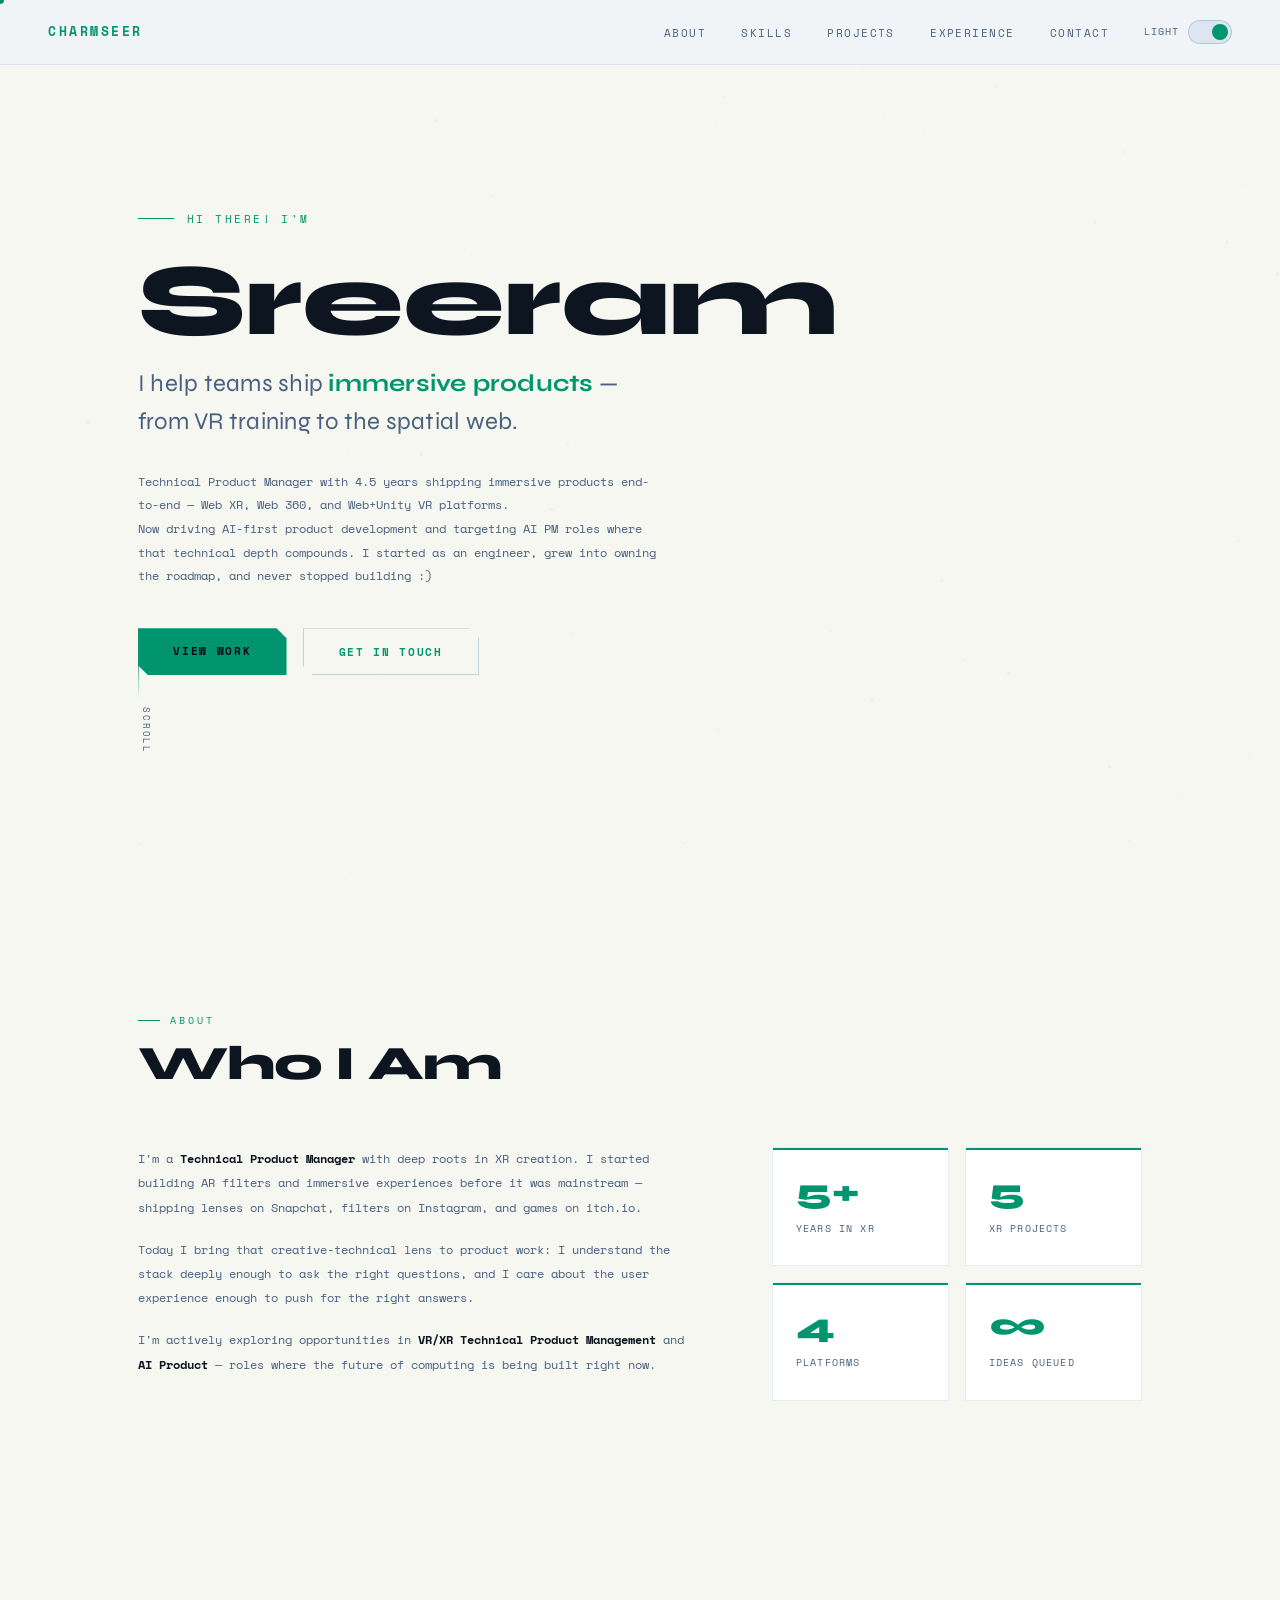
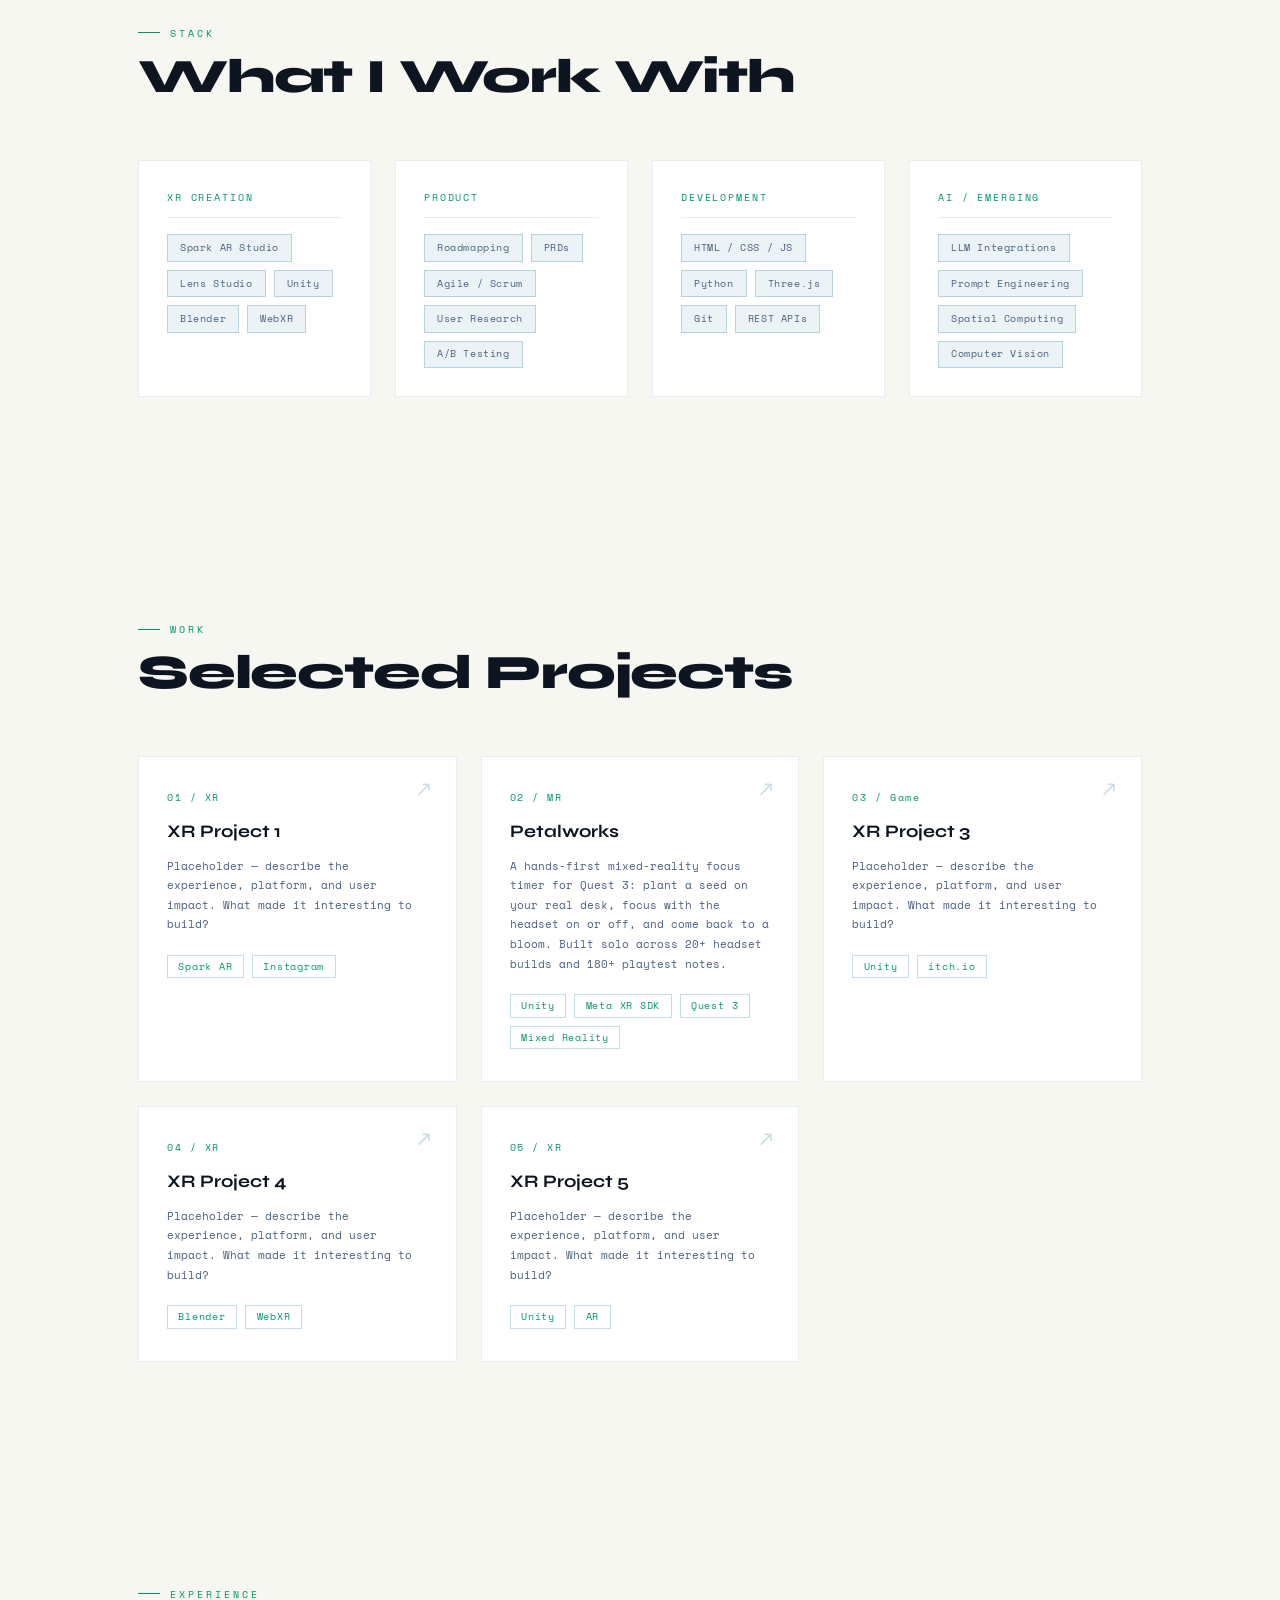
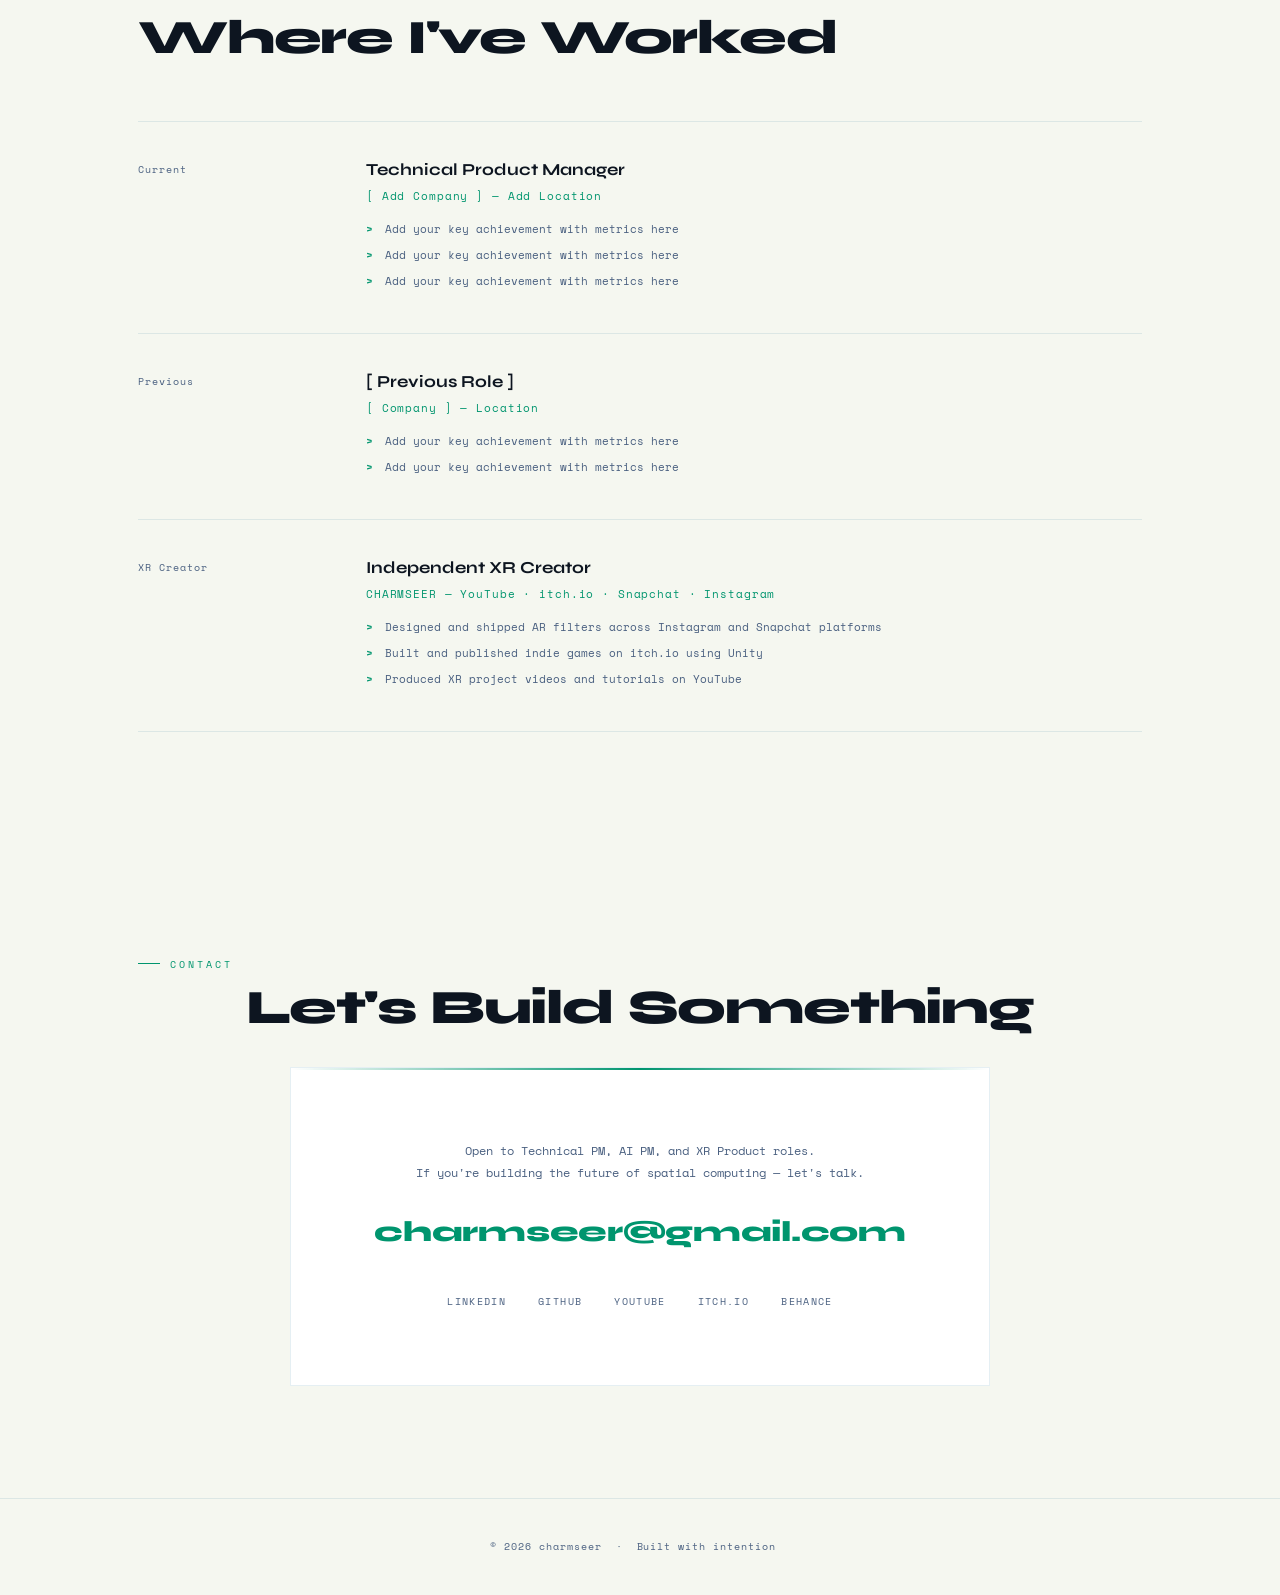
==== index.html @ 752b2494 "Restore Petalworks hero icon and version CSS/JS links Bring back the large app icon beside the hero " ====
<!DOCTYPE html>
<html lang="en">
<head>
  <meta charset="utf-8"/>
  <meta name="viewport" content="width=device-width, initial-scale=1.0"/>
  <meta name="description" content="Sreeram Hrithwik — Technical Product Manager & XR Producer. Building the spatial web with AR, VR, and immersive experiences."/>
  <title>Sreeram Hrithwik — TPM & XR Producer</title>
  <link rel="shortcut icon" type="image/png" href="favicon.png"/>
  <link rel="preconnect" href="https://fonts.googleapis.com"/>
  <link href="https://fonts.googleapis.com/css2?family=Space+Mono:wght@400;700&family=Syne:wght@400;700;800&display=swap" rel="stylesheet"/>
  <link rel="stylesheet" href="style.css?v=2026-11-18"/>
</head>
<body>

  <div class="cursor" id="cursor"></div>
  <canvas id="starfield"></canvas>

  <!-- NAV -->
  <nav id="navbar">
    <div class="nav-logo">CHARMSEER</div>
    <ul class="nav-links">
      <li><a href="#about">About</a></li>
      <li><a href="#skills">Skills</a></li>
      <li><a href="#projects">Projects</a></li>
      <li><a href="#experience">Experience</a></li>
      <li><a href="#contact">Contact</a></li>
      <li>
        <div class="toggle-wrap">
          <span class="toggle-label" id="mode-label">Dark</span>
          <div class="toggle" id="theme-toggle" role="button" aria-label="Toggle light/dark theme">
            <div class="toggle-thumb"></div>
          </div>
        </div>
      </li>
    </ul>
    <button class="nav-mobile-btn" id="nav-mobile-btn" aria-label="Open menu">&#9776;</button>
  </nav>

  <!-- MOBILE MENU -->
  <div class="mobile-menu" id="mobile-menu">
    <a href="#about" class="mobile-link">About</a>
    <a href="#skills" class="mobile-link">Skills</a>
    <a href="#projects" class="mobile-link">Projects</a>
    <a href="#experience" class="mobile-link">Experience</a>
    <a href="#contact" class="mobile-link">Contact</a>
    <div class="toggle-wrap" style="justify-content:center;margin-top:1rem;">
      <span class="toggle-label" id="mode-label-mobile">Dark</span>
      <div class="toggle" id="theme-toggle-mobile" role="button" aria-label="Toggle light/dark theme">
        <div class="toggle-thumb"></div>
      </div>
    </div>
  </div>

  <main>

    <!-- HERO -->
    <section id="hero">
      <div class="hero-tag"> Hi there! I'm </div>
      <h1 class="hero-name">Sreeram</h1>
      <h2 class="hero-title">I help teams ship <span>immersive products</span> —<br>from VR training to the spatial web.</h2>
      <p class="hero-desc">
        Technical Product Manager with 4.5 years shipping immersive products end-to-end — Web XR, Web 360, and Web+Unity VR platforms.<br>
        Now driving AI-first product development and targeting AI PM roles where that technical depth compounds. I started as an engineer, grew into owning the roadmap, and never stopped building :)
      </p>
      <div class="hero-cta">
        <a href="#projects" class="btn-primary">View Work</a>
        <a href="#contact" class="btn-outline">Get in Touch</a>
      </div>
      <div class="hero-scroll-hint">
        <span class="scroll-line"></span>
        <span class="scroll-text">scroll</span>
      </div>
    </section>

    <!-- ABOUT -->
    <section id="about">
      <div class="reveal">
        <div class="section-tag">About</div>
        <h3 class="section-heading">Who I Am</h3>
      </div>
      <div class="about-grid reveal">
        <div class="about-text">
          <p>I'm a <strong>Technical Product Manager</strong> with deep roots in XR creation. I started building AR filters and immersive experiences before it was mainstream — shipping lenses on Snapchat, filters on Instagram, and games on itch.io.</p>
          <p>Today I bring that creative-technical lens to product work: I understand the stack deeply enough to ask the right questions, and I care about the user experience enough to push for the right answers.</p>
          <p>I'm actively exploring opportunities in <strong>VR/XR Technical Product Management</strong> and <strong>AI Product</strong> — roles where the future of computing is being built right now.</p>
        </div>
        <div class="about-stats">
          <div class="stat-card">
            <span class="stat-number">5+</span>
            <span class="stat-label">Years in XR</span>
          </div>
          <div class="stat-card">
            <span class="stat-number">5</span>
            <span class="stat-label">XR Projects</span>
          </div>
          <div class="stat-card">
            <span class="stat-number">4</span>
            <span class="stat-label">Platforms</span>
          </div>
          <div class="stat-card">
            <span class="stat-number">∞</span>
            <span class="stat-label">Ideas Queued</span>
          </div>
        </div>
      </div>
    </section>

    <!-- SKILLS -->
    <section id="skills">
      <div class="reveal">
        <div class="section-tag">Stack</div>
        <h3 class="section-heading">What I Work With</h3>
      </div>
      <div class="skills-grid reveal">
        <div class="skill-group">
          <div class="skill-group-title">XR Creation</div>
          <div class="skill-tags">
            <span class="skill-tag">Spark AR Studio</span>
            <span class="skill-tag">Lens Studio</span>
            <span class="skill-tag">Unity</span>
            <span class="skill-tag">Blender</span>
            <span class="skill-tag">WebXR</span>
          </div>
        </div>
        <div class="skill-group">
          <div class="skill-group-title">Product</div>
          <div class="skill-tags">
            <span class="skill-tag">Roadmapping</span>
            <span class="skill-tag">PRDs</span>
            <span class="skill-tag">Agile / Scrum</span>
            <span class="skill-tag">User Research</span>
            <span class="skill-tag">A/B Testing</span>
          </div>
        </div>
        <div class="skill-group">
          <div class="skill-group-title">Development</div>
          <div class="skill-tags">
            <span class="skill-tag">HTML / CSS / JS</span>
            <span class="skill-tag">Python</span>
            <span class="skill-tag">Three.js</span>
            <span class="skill-tag">Git</span>
            <span class="skill-tag">REST APIs</span>
          </div>
        </div>
        <div class="skill-group">
          <div class="skill-group-title">AI / Emerging</div>
          <div class="skill-tags">
            <span class="skill-tag">LLM Integrations</span>
            <span class="skill-tag">Prompt Engineering</span>
            <span class="skill-tag">Spatial Computing</span>
            <span class="skill-tag">Computer Vision</span>
          </div>
        </div>
      </div>
    </section>

    <!-- PROJECTS -->
    <section id="projects">
      <div class="reveal">
        <div class="section-tag">Work</div>
        <h3 class="section-heading">Selected Projects</h3>
      </div>
      <div class="projects-grid reveal">

        <div class="project-card">
          <span class="project-num">01 / XR</span>
          <div class="project-arrow">&#8599;</div>
          <div class="project-name">XR Project 1</div>
          <p class="project-desc">Placeholder — describe the experience, platform, and user impact. What made it interesting to build?</p>
          <div class="project-tags">
            <span class="project-tag">Spark AR</span>
            <span class="project-tag">Instagram</span>
          </div>
        </div>

        <a href="petalworks/" class="project-card">
          <span class="project-num">02 / MR</span>
          <div class="project-arrow">&#8599;</div>
          <div class="project-name">Petalworks</div>
          <p class="project-desc">A hands-first mixed-reality focus timer for Quest 3: plant a seed on your real desk, focus with the headset on or off, and come back to a bloom. Built solo across 20+ headset builds and 180+ playtest notes.</p>
          <div class="project-tags">
            <span class="project-tag">Unity</span>
            <span class="project-tag">Meta XR SDK</span>
            <span class="project-tag">Quest 3</span>
            <span class="project-tag">Mixed Reality</span>
          </div>
        </a>

        <div class="project-card">
          <span class="project-num">03 / Game</span>
          <div class="project-arrow">&#8599;</div>
          <div class="project-name">XR Project 3</div>
          <p class="project-desc">Placeholder — describe the experience, platform, and user impact. What made it interesting to build?</p>
          <div class="project-tags">
            <span class="project-tag">Unity</span>
            <span class="project-tag">itch.io</span>
          </div>
        </div>

        <div class="project-card">
          <span class="project-num">04 / XR</span>
          <div class="project-arrow">&#8599;</div>
          <div class="project-name">XR Project 4</div>
          <p class="project-desc">Placeholder — describe the experience, platform, and user impact. What made it interesting to build?</p>
          <div class="project-tags">
            <span class="project-tag">Blender</span>
            <span class="project-tag">WebXR</span>
          </div>
        </div>

        <div class="project-card">
          <span class="project-num">05 / XR</span>
          <div class="project-arrow">&#8599;</div>
          <div class="project-name">XR Project 5</div>
          <p class="project-desc">Placeholder — describe the experience, platform, and user impact. What made it interesting to build?</p>
          <div class="project-tags">
            <span class="project-tag">Unity</span>
            <span class="project-tag">AR</span>
          </div>
        </div>

      </div>
    </section>

    <!-- EXPERIENCE -->
    <section id="experience">
      <div class="reveal">
        <div class="section-tag">Experience</div>
        <h3 class="section-heading">Where I've Worked</h3>
      </div>
      <div class="exp-list reveal">

        <div class="exp-item">
          <div class="exp-period">Current</div>
          <div class="exp-content">
            <div class="exp-role">Technical Product Manager</div>
            <div class="exp-company">[ Add Company ] — Add Location</div>
            <ul class="exp-bullets">
              <li>Add your key achievement with metrics here</li>
              <li>Add your key achievement with metrics here</li>
              <li>Add your key achievement with metrics here</li>
            </ul>
          </div>
        </div>

        <div class="exp-item">
          <div class="exp-period">Previous</div>
          <div class="exp-content">
            <div class="exp-role">[ Previous Role ]</div>
            <div class="exp-company">[ Company ] — Location</div>
            <ul class="exp-bullets">
              <li>Add your key achievement with metrics here</li>
              <li>Add your key achievement with metrics here</li>
            </ul>
          </div>
        </div>

        <div class="exp-item">
          <div class="exp-period">XR Creator</div>
          <div class="exp-content">
            <div class="exp-role">Independent XR Creator</div>
            <div class="exp-company">CHARMSEER — YouTube · itch.io · Snapchat · Instagram</div>
            <ul class="exp-bullets">
              <li>Designed and shipped AR filters across Instagram and Snapchat platforms</li>
              <li>Built and published indie games on itch.io using Unity</li>
              <li>Produced XR project videos and tutorials on YouTube</li>
            </ul>
          </div>
        </div>

      </div>
    </section>

    <!-- CONTACT -->
    <section id="contact">
      <div class="reveal">
        <div class="section-tag">Contact</div>
        <h3 class="section-heading">Let's Build Something</h3>
        <div class="contact-inner">
          <p class="contact-sub">
            Open to Technical PM, AI PM, and XR Product roles.<br>
            If you're building the future of spatial computing — let's talk.
          </p>
          <a href="mailto:charmseer@gmail.com" class="contact-email">charmseer@gmail.com</a>
          <ul class="socials">
            <li><a href="https://www.linkedin.com/in/sreeram-hrithwik/" target="_blank" rel="noopener">LinkedIn</a></li>
            <li><a href="https://github.com/charmseer" target="_blank" rel="noopener">GitHub</a></li>
            <li><a href="https://www.youtube.com/channel/UCFRmp2Rfzau80TyzDO3rfqA" target="_blank" rel="noopener">YouTube</a></li>
            <li><a href="https://charmseer.itch.io/" target="_blank" rel="noopener">itch.io</a></li>
            <li><a href="https://www.behance.net/charmseer" target="_blank" rel="noopener">Behance</a></li>
          </ul>
        </div>
      </div>
    </section>

  </main>

  <footer>
    <span>© 2026 charmseer &nbsp;·&nbsp; Built with intention &nbsp;</span>
  </footer>

  <script src="script.js?v=2026-11-18"></script>
</body>
</html>
---- style.css ----
/* ============================================================
   CHARMSEER PORTFOLIO — style.css
   Theme: Clean Futuristic · Dark/Light Toggle
   ============================================================ */

/* === CSS VARIABLES === */
:root {
  --bg:           #080c12;
  --bg2:          #0d1520;
  --bg3:          #111d2e;
  --text:         #e8edf5;
  --text2:        #8a9ab5;
  --accent:       #00c896; /* #00d4ff; cool cyan*/
  --accent2:      #00a07a; /* #0099bb; */
  --accent-glow:  rgba(0, 200, 150, 0.12);
  --border:       rgba(0, 200, 150, 0.18);
  --border2:      rgba(0, 200, 150, 0.08); 
  /* --accent-glow:  rgba(0, 212, 255, 0.12);
  --border:       rgba(0, 212, 255, 0.18);
  --border2:      rgba(0, 212, 255, 0.08); */
  --card:         rgba(13, 21, 32, 0.95);
  --toggle-bg:    #1a2a3a;
  --nav-bg:       rgba(8, 12, 18, 0.88);
  --clip:         polygon(0 0, calc(100% - 10px) 0, 100% 10px, 100% 100%, 10px 100%, 0 calc(100% - 10px));
}

[data-theme="light"] {
  /* --bg:           #f0f4f8; */
  --bg:           #f5f7f0;  
  --bg2:          #ffffff;
  /* --bg3:          #e4ecf5; */
  --bg3:          #eaf0e8;
  --text:         #0d1520;
  --text2:        #4a6080;
  /* --accent:       #006688;
  --accent2:      #0088aa; */
  --accent:       #00956e;
  --accent2:      #007a5a;
  --accent-glow:  rgba(0, 102, 136, 0.08);
  --border:       rgba(0, 102, 136, 0.22);
  --border2:      rgba(0, 102, 136, 0.10);
  --card:         rgba(255, 255, 255, 0.97);
  --toggle-bg:    #dde6f0;
  --nav-bg:       rgba(240, 244, 248, 0.92);
}

/* === RESET & BASE === */
*, *::before, *::after {
  margin: 0;
  padding: 0;
  box-sizing: border-box;
}

html {
  scroll-behavior: smooth;
  font-size: 16px;
}

body {
  font-family: 'Syne', sans-serif;
  background: var(--bg);
  color: var(--text);
  transition: background 0.4s ease, color 0.4s ease;
  overflow-x: hidden;
  line-height: 1.6;
}

/* === STARFIELD CANVAS === */
#starfield {
  position: fixed;
  top: 0; left: 0;
  width: 100%; height: 100%;
  pointer-events: none;
  z-index: 0;
  opacity: 0.55;
  transition: opacity 0.4s;
}
[data-theme="light"] #starfield {
  opacity: 0.12;
}

/* === CUSTOM CURSOR === */
.cursor {
  width: 8px;
  height: 8px;
  background: var(--accent);
  border-radius: 50%;
  position: fixed;
  pointer-events: none;
  z-index: 9999;
  transform: translate(-50%, -50%);
  transition: transform 0.08s linear;
  mix-blend-mode: screen;
}
[data-theme="light"] .cursor {
  mix-blend-mode: multiply;
}

/* === NAVIGATION === */
nav {
  position: fixed;
  top: 0; left: 0; right: 0;
  z-index: 200;
  display: flex;
  align-items: center;
  justify-content: space-between;
  padding: 1.2rem 3rem;
  background: var(--nav-bg);
  backdrop-filter: blur(18px);
  -webkit-backdrop-filter: blur(18px);
  border-bottom: 1px solid var(--border2);
  transition: background 0.4s, border-color 0.4s;
}

.nav-logo {
  font-family: 'Space Mono', monospace;
  font-size: 0.8rem;
  font-weight: 700;
  color: var(--accent);
  letter-spacing: 0.2em;
  text-transform: uppercase;
  text-decoration: none;
}

.nav-links {
  display: flex;
  gap: 2.2rem;
  list-style: none;
  align-items: center;
}

.nav-links a {
  font-family: 'Space Mono', monospace;
  font-size: 0.7rem;
  letter-spacing: 0.13em;
  text-transform: uppercase;
  color: var(--text2);
  text-decoration: none;
  transition: color 0.2s;
  position: relative;
}
.nav-links a::after {
  content: '';
  position: absolute;
  bottom: -3px; left: 0; right: 0;
  height: 1px;
  background: var(--accent);
  transform: scaleX(0);
  transition: transform 0.2s;
  transform-origin: left;
}
.nav-links a:hover { color: var(--accent); }
.nav-links a:hover::after { transform: scaleX(1); }

/* Dark/light toggle */
.toggle-wrap {
  display: flex;
  align-items: center;
  gap: 0.55rem;
}
.toggle-label {
  font-family: 'Space Mono', monospace;
  font-size: 0.62rem;
  color: var(--text2);
  letter-spacing: 0.1em;
  text-transform: uppercase;
  user-select: none;
}
.toggle {
  width: 44px;
  height: 24px;
  background: var(--toggle-bg);
  border-radius: 12px;
  border: 1px solid var(--border);
  cursor: pointer;
  position: relative;
  transition: background 0.3s, border-color 0.3s;
  flex-shrink: 0;
}
.toggle-thumb {
  position: absolute;
  top: 3px; left: 3px;
  width: 16px; height: 16px;
  border-radius: 50%;
  background: var(--accent);
  transition: transform 0.3s ease, background 0.3s;
}
[data-theme="light"] .toggle-thumb {
  transform: translateX(20px);
}

/* Mobile hamburger */
.nav-mobile-btn {
  display: none;
  background: none;
  border: 1px solid var(--border);
  color: var(--accent);
  font-size: 1.2rem;
  padding: 0.3rem 0.6rem;
  cursor: pointer;
  border-radius: 4px;
}

/* Mobile menu overlay */
.mobile-menu {
  display: none;
  position: fixed;
  top: 65px; left: 0; right: 0;
  z-index: 190;
  background: var(--nav-bg);
  backdrop-filter: blur(18px);
  -webkit-backdrop-filter: blur(18px);
  border-bottom: 1px solid var(--border2);
  flex-direction: column;
  padding: 1.5rem 2rem;
  gap: 1.2rem;
}
.mobile-menu.open { display: flex; }
.mobile-link {
  font-family: 'Space Mono', monospace;
  font-size: 0.78rem;
  letter-spacing: 0.12em;
  text-transform: uppercase;
  color: var(--text2);
  text-decoration: none;
  transition: color 0.2s;
}
.mobile-link:hover { color: var(--accent); }

/* === MAIN WRAPPER === */
main { position: relative; z-index: 1; }

/* === SECTIONS COMMON === */
section {
  max-width: 1100px;
  margin: 0 auto;
  padding: 7rem 3rem;
}

.section-tag {
  font-family: 'Space Mono', monospace;
  font-size: 0.65rem;
  letter-spacing: 0.28em;
  text-transform: uppercase;
  color: var(--accent);
  margin-bottom: 0.6rem;
  display: flex;
  align-items: center;
  gap: 0.65rem;
}
.section-tag::before {
  content: '';
  display: inline-block;
  width: 22px;
  height: 1px;
  background: var(--accent);
  flex-shrink: 0;
}

h3.section-heading {
  font-size: clamp(1.9rem, 4.5vw, 3rem);
  font-weight: 800;
  color: var(--text);
  margin-bottom: 3.5rem;
  letter-spacing: -0.025em;
  line-height: 1.1;
}

/* === HERO === */
#hero {
  min-height: 100vh;
  display: flex;
  flex-direction: column;
  justify-content: center;
  align-items: flex-start;
  padding: 9rem 3rem 5rem;
  max-width: 1100px;
  margin: 0 auto;
  position: relative;
}

.hero-tag {
  font-family: 'Space Mono', monospace;
  font-size: 0.7rem;
  letter-spacing: 0.22em;
  text-transform: uppercase;
  color: var(--accent);
  margin-bottom: 1.5rem;
  display: flex;
  align-items: center;
  gap: 0.8rem;
  opacity: 0;
  animation: fadeUp 0.8s 0.2s forwards;
}
.hero-tag::before {
  content: '';
  display: inline-block;
  width: 36px;
  height: 1px;
  background: var(--accent);
}

h1.hero-name {
  font-size: clamp(3.2rem, 8vw, 6.5rem);
  font-weight: 800;
  line-height: 0.95;
  letter-spacing: -0.01em; /* default was -0.03em */
  color: var(--text);
  margin-bottom: 1rem;
  opacity: 0;
  animation: fadeUp 0.8s 0.35s forwards;
}

h2.hero-title {
  font-size: clamp(1rem, 2.5vw, 1.5rem);
  font-weight: 400;
  color: var(--text2);
  margin-bottom: 1.75rem;
  letter-spacing: 0.01em;
  line-height: 1.6;  /* default was -0.03em */
  opacity: 0;
  animation: fadeUp 0.8s 0.5s forwards;
}
h2.hero-title span {
  color: var(--accent);
  font-weight: 700;
}

.hero-desc {
  font-family: 'Space Mono', monospace;
  font-size: 0.78rem;
  color: var(--text2);
  line-height: 1.9;
  max-width: 520px;
  margin-bottom: 2.5rem;
  opacity: 0;
  animation: fadeUp 0.8s 0.65s forwards;
}

.hero-cta {
  display: flex;
  gap: 1rem;
  flex-wrap: wrap;
  opacity: 0;
  animation: fadeUp 0.8s 0.8s forwards;
}

/* Scroll hint */
.hero-scroll-hint {
  position: relative;
  bottom: auto;
  left: auto;
  display: flex;
  flex-direction: column;
  align-items: flex-start;
  gap: 0.5rem;
  margin-top: -1.5rem;
  opacity: 0;
  animation: fadeIn 1s 1.4s forwards;
}
/* .hero-scroll-hint {
  position: absolute;
  bottom: 3rem;
  left: 3rem;
  display: flex;
  flex-direction: column;
  align-items: center;
  gap: 0.5rem;
  opacity: 0;
  animation: fadeIn 1s 1.4s forwards;
} */

.scroll-line {
  width: 1px;
  height: 48px;
  background: linear-gradient(to bottom, var(--accent), transparent);
  animation: scrollPulse 2s ease-in-out infinite;
}
.scroll-text {
  font-family: 'Space Mono', monospace;
  font-size: 0.58rem;
  letter-spacing: 0.2em;
  text-transform: uppercase;
  color: var(--text2);
  writing-mode: vertical-rl;
}

/* === BUTTONS === */
.btn-primary {
  display: inline-block;
  padding: 0.85rem 2.2rem;
  background: var(--accent);
  color: #080c12;
  font-family: 'Space Mono', monospace;
  font-size: 0.7rem;
  font-weight: 700;
  letter-spacing: 0.15em;
  text-transform: uppercase;
  text-decoration: none;
  border: none;
  cursor: pointer;
  clip-path: var(--clip);
  transition: opacity 0.2s, transform 0.2s;
}
.btn-primary:hover {
  opacity: 0.85;
  transform: translateY(-2px);
}

.btn-outline {
  display: inline-block;
  padding: 0.85rem 2.2rem;
  background: transparent;
  color: var(--accent);
  font-family: 'Space Mono', monospace;
  font-size: 0.7rem;
  font-weight: 700;
  letter-spacing: 0.15em;
  text-transform: uppercase;
  text-decoration: none;
  border: 1px solid var(--border);
  cursor: pointer;
  clip-path: var(--clip);
  transition: background 0.2s, transform 0.2s;
}
.btn-outline:hover {
  background: var(--accent-glow);
  transform: translateY(-2px);
}

/* === ABOUT === */
#about .about-grid {
  display: grid;
  grid-template-columns: 1.2fr 0.8fr;
  gap: 5rem;
  align-items: start;
}

.about-text p {
  font-family: 'Space Mono', monospace;
  font-size: 0.78rem;
  line-height: 1.95;
  color: var(--text2);
  margin-bottom: 1.1rem;
}
.about-text p strong { color: var(--text); }

.about-stats {
  display: grid;
  grid-template-columns: 1fr 1fr;
  gap: 1rem;
}

.stat-card {
  background: var(--card);
  border: 1px solid var(--border2);
  padding: 1.6rem 1.4rem;
  position: relative;
  overflow: hidden;
  transition: border-color 0.3s;
}
.stat-card::before {
  content: '';
  position: absolute;
  top: 0; left: 0; right: 0;
  height: 2px;
  background: var(--accent);
}
.stat-card:hover { border-color: var(--border); }

.stat-number {
  font-size: 2.2rem;
  font-weight: 800;
  color: var(--accent);
  display: block;
  margin-bottom: 0.3rem;
  line-height: 1;
}
.stat-label {
  font-family: 'Space Mono', monospace;
  font-size: 0.62rem;
  letter-spacing: 0.12em;
  text-transform: uppercase;
  color: var(--text2);
}

/* === SKILLS === */
#skills .skills-grid {
  display: grid;
  grid-template-columns: repeat(auto-fit, minmax(220px, 1fr));
  gap: 1.5rem;
}

.skill-group {
  background: var(--card);
  border: 1px solid var(--border2);
  padding: 1.75rem;
  transition: border-color 0.3s, transform 0.3s;
}
.skill-group:hover {
  border-color: var(--accent);
  transform: translateY(-3px);
}

.skill-group-title {
  font-family: 'Space Mono', monospace;
  font-size: 0.65rem;
  letter-spacing: 0.18em;
  text-transform: uppercase;
  color: var(--accent);
  margin-bottom: 1rem;
  padding-bottom: 0.75rem;
  border-bottom: 1px solid var(--border2);
}

.skill-tags {
  display: flex;
  flex-wrap: wrap;
  gap: 0.5rem;
}

.skill-tag {
  font-family: 'Space Mono', monospace;
  font-size: 0.62rem;
  padding: 0.3rem 0.75rem;
  background: var(--accent-glow);
  border: 1px solid var(--border);
  color: var(--text2);
  letter-spacing: 0.06em;
  transition: color 0.2s, border-color 0.2s;
}
.skill-tag:hover { color: var(--accent); border-color: var(--accent); }

/* === PROJECTS === */
#projects .projects-grid {
  display: grid;
  grid-template-columns: repeat(auto-fit, minmax(300px, 1fr));
  gap: 1.5rem;
}

.project-card {
  background: var(--card);
  border: 1px solid var(--border2);
  padding: 2rem 1.75rem;
  position: relative;
  overflow: hidden;
  transition: border-color 0.3s, transform 0.3s;
  text-decoration: none;
  display: block;
  color: inherit;
}
.project-card::after {
  content: '';
  position: absolute;
  inset: 0;
  background: linear-gradient(135deg, var(--accent-glow) 0%, transparent 60%);
  opacity: 0;
  transition: opacity 0.3s;
  pointer-events: none;
}
.project-card:hover {
  border-color: var(--accent);
  transform: translateY(-5px);
}
.project-card:hover::after { opacity: 1; }

.project-num {
  font-family: 'Space Mono', monospace;
  font-size: 0.65rem;
  color: var(--accent);
  letter-spacing: 0.15em;
  margin-bottom: 0.75rem;
  display: block;
}

.project-arrow {
  position: absolute;
  top: 1.5rem; right: 1.5rem;
  font-size: 1.3rem;
  color: var(--border);
  transition: color 0.3s, transform 0.3s;
  line-height: 1;
}
.project-card:hover .project-arrow {
  color: var(--accent);
  transform: translate(3px, -3px);
}

.project-name {
  font-size: 1.1rem;
  font-weight: 700;
  color: var(--text);
  margin-bottom: 0.6rem;
  padding-right: 2rem;
}

.project-desc {
  font-family: 'Space Mono', monospace;
  font-size: 0.7rem;
  color: var(--text2);
  line-height: 1.75;
  margin-bottom: 1.3rem;
}

.project-tags {
  display: flex;
  gap: 0.5rem;
  flex-wrap: wrap;
}

.project-tag {
  font-family: 'Space Mono', monospace;
  font-size: 0.6rem;
  padding: 0.2rem 0.65rem;
  border: 1px solid var(--border);
  color: var(--accent);
  letter-spacing: 0.08em;
}

/* === EXPERIENCE === */
#experience .exp-list {
  display: flex;
  flex-direction: column;
}

.exp-item {
  display: grid;
  grid-template-columns: 180px 1fr;
  gap: 3rem;
  padding: 2.2rem 0;
  border-bottom: 1px solid var(--border2);
  transition: border-color 0.3s;
}
.exp-item:first-child { border-top: 1px solid var(--border2); }
.exp-item:hover { border-color: var(--border); }

.exp-period {
  font-family: 'Space Mono', monospace;
  font-size: 0.65rem;
  color: var(--text2);
  letter-spacing: 0.1em;
  padding-top: 0.25rem;
  flex-shrink: 0;
}

.exp-role {
  font-size: 1.05rem;
  font-weight: 700;
  color: var(--text);
  margin-bottom: 0.25rem;
}

.exp-company {
  font-family: 'Space Mono', monospace;
  font-size: 0.68rem;
  color: var(--accent);
  margin-bottom: 0.9rem;
  letter-spacing: 0.08em;
}

.exp-bullets {
  list-style: none;
}
.exp-bullets li {
  font-family: 'Space Mono', monospace;
  font-size: 0.7rem;
  color: var(--text2);
  line-height: 1.75;
  padding-left: 1.2rem;
  position: relative;
  margin-bottom: 0.4rem;
}
.exp-bullets li::before {
  content: '>';
  position: absolute;
  left: 0;
  color: var(--accent);
  font-weight: 700;
}

/* === CONTACT === */
#contact { text-align: center; }

.contact-inner {
  background: var(--card);
  border: 1px solid var(--border2);
  padding: 4.5rem 3rem;
  position: relative;
  overflow: hidden;
  max-width: 700px;
  margin: 0 auto;
}
.contact-inner::before {
  content: '';
  position: absolute;
  top: 0; left: 0; right: 0;
  height: 2px;
  background: linear-gradient(90deg, transparent, var(--accent), transparent);
}

#contact h3.section-heading { margin-bottom: 2rem; }

.contact-sub {
  font-family: 'Space Mono', monospace;
  font-size: 0.75rem;
  color: var(--text2);
  line-height: 1.9;
  margin-bottom: 0.5rem;
}

.contact-email {
  font-size: clamp(1.1rem, 3vw, 1.8rem);
  font-weight: 800;
  color: var(--accent);
  text-decoration: none;
  letter-spacing: -0.01em;
  display: block;
  margin: 1.5rem 0 2rem;
  transition: opacity 0.2s;
}
.contact-email:hover { opacity: 0.65; }

.socials {
  display: flex;
  justify-content: center;
  gap: 2rem;
  list-style: none;
  flex-wrap: wrap;
}
.socials a {
  font-family: 'Space Mono', monospace;
  font-size: 0.65rem;
  letter-spacing: 0.13em;
  text-transform: uppercase;
  color: var(--text2);
  text-decoration: none;
  transition: color 0.2s;
  position: relative;
}
.socials a::after {
  content: '';
  position: absolute;
  bottom: -2px; left: 0; right: 0;
  height: 1px;
  background: var(--accent);
  transform: scaleX(0);
  transition: transform 0.2s;
}
.socials a:hover { color: var(--accent); }
.socials a:hover::after { transform: scaleX(1); }

/* === FOOTER === */
footer {
  text-align: center;
  padding: 2.5rem 3rem;
  border-top: 1px solid var(--border2);
  font-family: 'Space Mono', monospace;
  font-size: 0.62rem;
  letter-spacing: 0.1em;
  color: var(--text2);
  position: relative;
  z-index: 1;
}

/* === SCROLL REVEAL === */
.reveal {
  opacity: 0;
  transform: translateY(28px);
  transition: opacity 0.75s ease, transform 0.75s ease;
}
.reveal.visible {
  opacity: 1;
  transform: translateY(0);
}

/* === KEYFRAMES === */
@keyframes fadeUp {
  to { opacity: 1; transform: translateY(0); }
  from { opacity: 0; transform: translateY(20px); }
}
@keyframes fadeIn {
  to { opacity: 1; }
  from { opacity: 0; }
}
@keyframes scrollPulse {
  0%, 100% { opacity: 1; transform: scaleY(1); }
  50%       { opacity: 0.4; transform: scaleY(0.7); }
}

/* === RESPONSIVE === */
@media (max-width: 768px) {
  nav { padding: 1rem 1.5rem; }

  .nav-links { display: none; }
  .nav-mobile-btn { display: block; }

  #hero { padding: 7rem 1.5rem 4rem; }
  section { padding: 5rem 1.5rem; }

  #about .about-grid {
    grid-template-columns: 1fr;
    gap: 2.5rem;
  }

  .exp-item {
    grid-template-columns: 1fr;
    gap: 0.4rem;
  }
  .exp-period { padding-top: 0; }

  .contact-inner { padding: 3rem 1.5rem; }

  .socials { gap: 1.25rem; }

  .hero-scroll-hint { display: none; }
}

@media (max-width: 480px) {
  h1.hero-name { font-size: 2.8rem; }
  .about-stats { grid-template-columns: 1fr 1fr; }
  .projects-grid { grid-template-columns: 1fr; }
}

/* ============================================================
   PETALWORKS PROJECT PAGE  (petalworks/index.html)
   Portfolio layout with the Petalworks palette as accents:
   Sage #8FAE8B · Deep fern #46634A · Clay #C97B5A · Cream #F4EFE6
   ============================================================ */
.page-petalworks {
  --accent:       #8FAE8B;
  --accent2:      #6F9070;
  --accent-glow:  rgba(143, 174, 139, 0.12);
  --border:       rgba(143, 174, 139, 0.24);
  --border2:      rgba(143, 174, 139, 0.10);
  --pw-clay:      #C97B5A;
  --pw-on-accent: #080c12;
  --star-colors:  143,174,139 | 201,123,90 | 242,181,196;
}
[data-theme="light"] .page-petalworks {
  --bg:           #F4EFE6;
  --bg2:          #FBF8F2;
  --bg3:          #EBE4D6;
  --text:         #2E2A26;
  --text2:        #6E665E;
  --accent:       #46634A;
  --accent2:      #3A523E;
  --accent-glow:  rgba(70, 99, 74, 0.08);
  --border:       rgba(70, 99, 74, 0.26);
  --border2:      rgba(70, 99, 74, 0.12);
  --card:         rgba(251, 248, 242, 0.97);
  --toggle-bg:    #E2DACB;
  --nav-bg:       rgba(244, 239, 230, 0.92);
  --pw-clay:      #A65D3F;
  --pw-on-accent: #F4EFE6;
}
[data-theme="light"] .page-petalworks #starfield { opacity: 0.35; }

.page-petalworks .btn-primary { color: var(--pw-on-accent); }
.page-petalworks h2.hero-title span { color: var(--pw-clay); }
.page-petalworks .section-tag::before { background: var(--pw-clay); }

/* Hero */
.pw-hero { min-height: 92vh; }
h1.pw-wordmark {
  font-family: 'Fraunces', Georgia, serif;
  font-weight: 600;
  font-optical-sizing: auto;
  font-variation-settings: "SOFT" 100;
  letter-spacing: -0.02em;
}
.pw-hero .hero-desc { max-width: 560px; margin-bottom: 1.5rem; }
.pw-hero-grid {
  width: 100%;
  display: grid;
  grid-template-columns: 1fr auto;
  gap: 4rem;
  align-items: center;
}
.pw-hero-art {
  opacity: 0;
  animation: fadeUp 0.9s 0.5s forwards;
}
.pw-hero-art img {
  display: block;
  width: clamp(180px, 24vw, 280px);
  height: auto;
  border-radius: 22%;
  box-shadow: 0 24px 60px rgba(29, 181, 132, 0.25), 0 0 0 1px var(--border2);
  transform: rotate(-4deg);
  transition: transform 0.4s ease;
}
.pw-hero-art img:hover { transform: rotate(0deg) scale(1.03); }
.pw-hero-tags {
  display: flex;
  flex-wrap: wrap;
  gap: 0.5rem;
  margin-bottom: 2.2rem;
  opacity: 0;
  animation: fadeUp 0.8s 0.72s forwards;
}

/* Shared prose (long-form text, same voice as .about-text) */
.pw-prose p,
.pw-prose li {
  font-family: 'Space Mono', monospace;
  font-size: 0.78rem;
  line-height: 1.95;
  color: var(--text2);
}
.pw-prose p { margin-bottom: 1.1rem; }
.pw-prose p:last-child { margin-bottom: 0; }
.pw-prose strong { color: var(--text); }
.pw-prose em { color: var(--text); font-style: italic; }
.pw-prose ul { list-style: none; margin-bottom: 1.1rem; }
.pw-prose ul:last-child { margin-bottom: 0; }
.pw-prose li {
  position: relative;
  padding-left: 1.2rem;
  margin-bottom: 0.55rem;
}
.pw-prose li::before {
  content: '>';
  position: absolute;
  left: 0;
  color: var(--accent);
  font-weight: 700;
}

/* Video */
.pw-video {
  position: relative;
  aspect-ratio: 16 / 9;
  background: var(--card);
  border: 1px solid var(--border);
  overflow: hidden;
}
.pw-video iframe,
.pw-video video {
  position: absolute;
  inset: 0;
  width: 100%;
  height: 100%;
  border: 0;
}
.pw-video-placeholder {
  position: absolute;
  inset: 0;
  display: flex;
  flex-direction: column;
  align-items: center;
  justify-content: center;
  gap: 0.6rem;
  text-align: center;
  padding: 1rem;
  background:
    linear-gradient(rgba(8, 12, 18, 0.55), rgba(8, 12, 18, 0.55)),
    url('petalworks/images/banner.webp') center / cover no-repeat,
    var(--bg3);
}
/* With the banner behind it, the play button and label sit in a strip under the logo */
.pw-video-placeholder {
  justify-content: flex-end;
  padding-bottom: 5%;
  background:
    linear-gradient(to bottom, rgba(8, 12, 18, 0) 55%, rgba(8, 12, 18, 0.7)),
    url('petalworks/images/banner.webp') center / cover no-repeat,
    var(--bg3);
}
.pw-video-placeholder .pw-play {
  width: 56px;
  height: 56px;
  font-size: 1.1rem;
  margin-bottom: 0.2rem;
  border-color: #fff;
  color: #fff;
  background: rgba(8, 12, 18, 0.35);
}
.pw-video-placeholder .pw-ph-label { color: #fff; }
.pw-video-placeholder .pw-ph-sub { color: rgba(255, 255, 255, 0.82); }
.pw-play {
  width: 72px;
  height: 72px;
  border-radius: 50%;
  border: 1px solid var(--accent);
  color: var(--accent);
  display: flex;
  align-items: center;
  justify-content: center;
  font-size: 1.4rem;
  padding-left: 0.3rem;
  margin-bottom: 0.4rem;
  background: var(--accent-glow);
}
.pw-ph-label {
  font-family: 'Space Mono', monospace;
  font-size: 0.72rem;
  font-weight: 700;
  letter-spacing: 0.18em;
  text-transform: uppercase;
  color: var(--text);
}
.pw-ph-sub {
  font-family: 'Space Mono', monospace;
  font-size: 0.62rem;
  letter-spacing: 0.08em;
  color: var(--text2);
}

/* At a glance */
.pw-glance {
  display: grid;
  grid-template-columns: 1fr 1fr;
  gap: 3rem;
  align-items: start;
}
.pw-stats {
  display: grid;
  grid-template-columns: 1fr 1fr;
  gap: 1rem;
}
.pw-stats .stat-card:nth-child(even)::before { background: var(--pw-clay); }
.pw-facts { border-top: 1px solid var(--border2); }
.pw-facts > div {
  display: grid;
  grid-template-columns: 110px 1fr;
  gap: 1.5rem;
  padding: 1.15rem 0;
  border-bottom: 1px solid var(--border2);
}
.pw-facts dt {
  font-family: 'Space Mono', monospace;
  font-size: 0.62rem;
  letter-spacing: 0.15em;
  text-transform: uppercase;
  color: var(--accent);
  padding-top: 0.15rem;
}
.pw-facts dd {
  font-family: 'Space Mono', monospace;
  font-size: 0.74rem;
  line-height: 1.7;
  color: var(--text);
}

/* Story blocks (same rhythm as the Experience list) */
.pw-blocks { border-top: 1px solid var(--border2); }
.pw-block {
  display: grid;
  grid-template-columns: 180px 1fr;
  gap: 3rem;
  padding: 2.4rem 0;
  border-bottom: 1px solid var(--border2);
  transition: border-color 0.3s;
}
.pw-block:hover { border-color: var(--border); }
h4.pw-block-title {
  font-size: 1.05rem;
  font-weight: 700;
  color: var(--text);
  line-height: 1.3;
  padding-top: 0.1rem;
}

/* Gallery placeholders */
.pw-gallery {
  display: grid;
  grid-template-columns: repeat(3, 1fr);
  gap: 1.5rem;
}
.pw-shot { margin: 0; }
.pw-shot img,
.pw-shot-ph {
  display: block;
  width: 100%;
  aspect-ratio: 16 / 9;
  object-fit: cover;
  border: 1px solid var(--border2);
  transition: border-color 0.3s, transform 0.3s;
}
.pw-shot:hover img,
.pw-shot:hover .pw-shot-ph {
  border-color: var(--accent);
  transform: translateY(-3px);
}
.pw-shot-ph {
  position: relative;
  background: linear-gradient(160deg, var(--bg3), var(--card));
}
.pw-shot-ph::before {
  content: '';
  position: absolute;
  inset: 34% 0 30%;
  background: url('petalworks/images/logo-white.png') center / contain no-repeat;
  opacity: 0.09;
}
[data-theme="light"] .pw-shot-ph::before { filter: brightness(0.3) sepia(1) hue-rotate(60deg); opacity: 0.1; }
.pw-shot-ph span {
  position: absolute;
  top: 0.8rem;
  left: 0.9rem;
  font-family: 'Space Mono', monospace;
  font-size: 0.6rem;
  letter-spacing: 0.15em;
  color: var(--accent);
}
.pw-shot-ph::after {
  content: 'Screenshot coming soon';
  position: absolute;
  bottom: 0.8rem;
  right: 0.9rem;
  font-family: 'Space Mono', monospace;
  font-size: 0.55rem;
  letter-spacing: 0.12em;
  text-transform: uppercase;
  color: var(--text2);
}
.pw-shot figcaption {
  font-family: 'Space Mono', monospace;
  font-size: 0.66rem;
  line-height: 1.6;
  color: var(--text2);
  margin-top: 0.75rem;
}

/* Hand interactions */
.pw-lead { max-width: 760px; margin-bottom: 2.5rem; }
.pw-steps {
  display: grid;
  grid-template-columns: repeat(auto-fit, minmax(170px, 1fr));
  gap: 1rem;
  margin-bottom: 1.5rem;
}
.pw-step {
  background: var(--card);
  border: 1px solid var(--border2);
  padding: 1.5rem 1.35rem;
  position: relative;
  transition: border-color 0.3s, transform 0.3s;
}
.pw-step::before {
  content: '';
  position: absolute;
  top: 0; left: 0; right: 0;
  height: 2px;
  background: var(--accent);
}
.pw-step:hover { border-color: var(--accent); transform: translateY(-3px); }
.pw-step-num {
  display: block;
  font-family: 'Space Mono', monospace;
  font-size: 0.65rem;
  letter-spacing: 0.18em;
  text-transform: uppercase;
  color: var(--accent);
  margin-bottom: 0.8rem;
}
.pw-step p,
.pw-caps .skill-group p {
  font-family: 'Space Mono', monospace;
  font-size: 0.68rem;
  line-height: 1.8;
  color: var(--text2);
}
.pw-callout {
  background: var(--card);
  border: 1px solid var(--border2);
  border-left: 2px solid var(--pw-clay);
  padding: 1.75rem 2rem;
}
.pw-callout-title {
  font-family: 'Space Mono', monospace;
  font-size: 0.65rem;
  letter-spacing: 0.18em;
  text-transform: uppercase;
  color: var(--pw-clay);
  margin-bottom: 0.8rem;
}
.pw-callout p {
  font-family: 'Space Mono', monospace;
  font-size: 0.74rem;
  line-height: 1.9;
  color: var(--text2);
}

/* Get it / Meta Quest Store */
.pw-store {
  background: var(--card);
  border: 1px solid var(--border2);
  padding: 2.5rem;
  position: relative;
  overflow: hidden;
}
.pw-store::before {
  content: '';
  position: absolute;
  top: 0; left: 0; right: 0;
  height: 2px;
  background: linear-gradient(90deg, #FFD59A, #8FC46A, #1DB584);
}
.pw-store-head {
  display: flex;
  flex-wrap: wrap;
  align-items: center;
  gap: 1rem 1.1rem;
  padding-bottom: 1.6rem;
  margin-bottom: 1.6rem;
  border-bottom: 1px solid var(--border2);
}
.pw-store-icon {
  width: 56px;
  height: 56px;
  border-radius: 22%;
  box-shadow: 0 0 0 1px var(--border2);
}
.pw-store-title {
  display: flex;
  flex-direction: column;
  gap: 0.15rem;
}
.pw-store-name {
  font-family: 'Fraunces', Georgia, serif;
  font-weight: 600;
  font-variation-settings: "SOFT" 100;
  font-size: 1.35rem;
  line-height: 1.1;
  color: var(--text);
}
.pw-store-meta {
  font-family: 'Space Mono', monospace;
  font-size: 0.62rem;
  letter-spacing: 0.08em;
  color: var(--text2);
}
.pw-store-badge {
  display: inline-block;
  margin-left: auto;
  font-family: 'Space Mono', monospace;
  font-size: 0.6rem;
  font-weight: 700;
  letter-spacing: 0.15em;
  text-transform: uppercase;
  color: var(--pw-clay);
  border: 1px solid var(--pw-clay);
  padding: 0.3rem 0.75rem;
}
.pw-store-lead {
  font-size: clamp(1.15rem, 2.2vw, 1.5rem);
  font-weight: 700;
  line-height: 1.35;
  color: var(--text);
  margin-bottom: 1.4rem;
  max-width: 520px;
}
.pw-store-facts {
  list-style: none;
  display: grid;
  grid-template-columns: 1fr 1fr;
  gap: 0 2rem;
  margin-bottom: 2rem;
}
.pw-store-facts li {
  font-family: 'Space Mono', monospace;
  font-size: 0.72rem;
  line-height: 1.8;
  color: var(--text2);
  padding-left: 1.2rem;
  position: relative;
  margin-bottom: 0.3rem;
}
.pw-store-facts li::before {
  content: '>';
  position: absolute;
  left: 0;
  color: var(--accent);
  font-weight: 700;
}
.pw-store-btn { margin-right: 1rem; }
.pw-store-note {
  display: inline-block;
  font-family: 'Space Mono', monospace;
  font-size: 0.6rem;
  letter-spacing: 0.08em;
  color: var(--text2);
  margin-top: 0.8rem;
}

/* Meta capabilities */
.pw-caps {
  display: grid;
  grid-template-columns: repeat(3, 1fr);
  gap: 1.5rem;
}

/* Why VR */
.pw-why {
  background: var(--card);
  border: 1px solid var(--border2);
  padding: 3.5rem 3rem;
  position: relative;
  overflow: hidden;
}
.pw-why::before {
  content: '';
  position: absolute;
  top: 0; left: 0; right: 0;
  height: 2px;
  background: linear-gradient(90deg, transparent, var(--accent), var(--pw-clay), transparent);
}
.pw-why .pw-prose { max-width: 760px; }
.pw-why-cta {
  display: flex;
  flex-wrap: wrap;
  gap: 1rem;
  margin-top: 2.5rem;
}

.pw-footer-link { color: var(--accent); text-decoration: none; }
.pw-footer-link:hover { text-decoration: underline; }

/* This page has more nav links than the homepage, so it switches to the menu button sooner */
.page-petalworks .nav-links a { white-space: nowrap; }
@media (max-width: 1024px) {
  .page-petalworks .nav-links { display: none; }
  .page-petalworks .nav-mobile-btn { display: block; }
}

@media (max-width: 900px) {
  .pw-glance { grid-template-columns: 1fr; gap: 2.5rem; }
  .pw-gallery,
  .pw-caps { grid-template-columns: repeat(2, 1fr); }
}
@media (max-width: 768px) {
  .pw-hero { min-height: auto; }
  .pw-hero-grid { grid-template-columns: 1fr; gap: 0; }
  .pw-hero-art { order: -1; margin-bottom: 1.75rem; }
  .pw-hero-art img { width: 96px; transform: none; border-radius: 22%; }
  .pw-store { padding: 1.75rem 1.5rem; }
  .pw-store-badge { margin-left: 0; }
  .pw-store-facts { grid-template-columns: 1fr; }
  .pw-block { grid-template-columns: 1fr; gap: 0.8rem; padding: 2rem 0; }
  .pw-why { padding: 2.5rem 1.5rem; }
  .pw-callout { padding: 1.5rem 1.25rem; }
}
@media (max-width: 560px) {
  .pw-gallery,
  .pw-caps { grid-template-columns: 1fr; }
  .pw-facts > div { grid-template-columns: 1fr; gap: 0.3rem; }
}
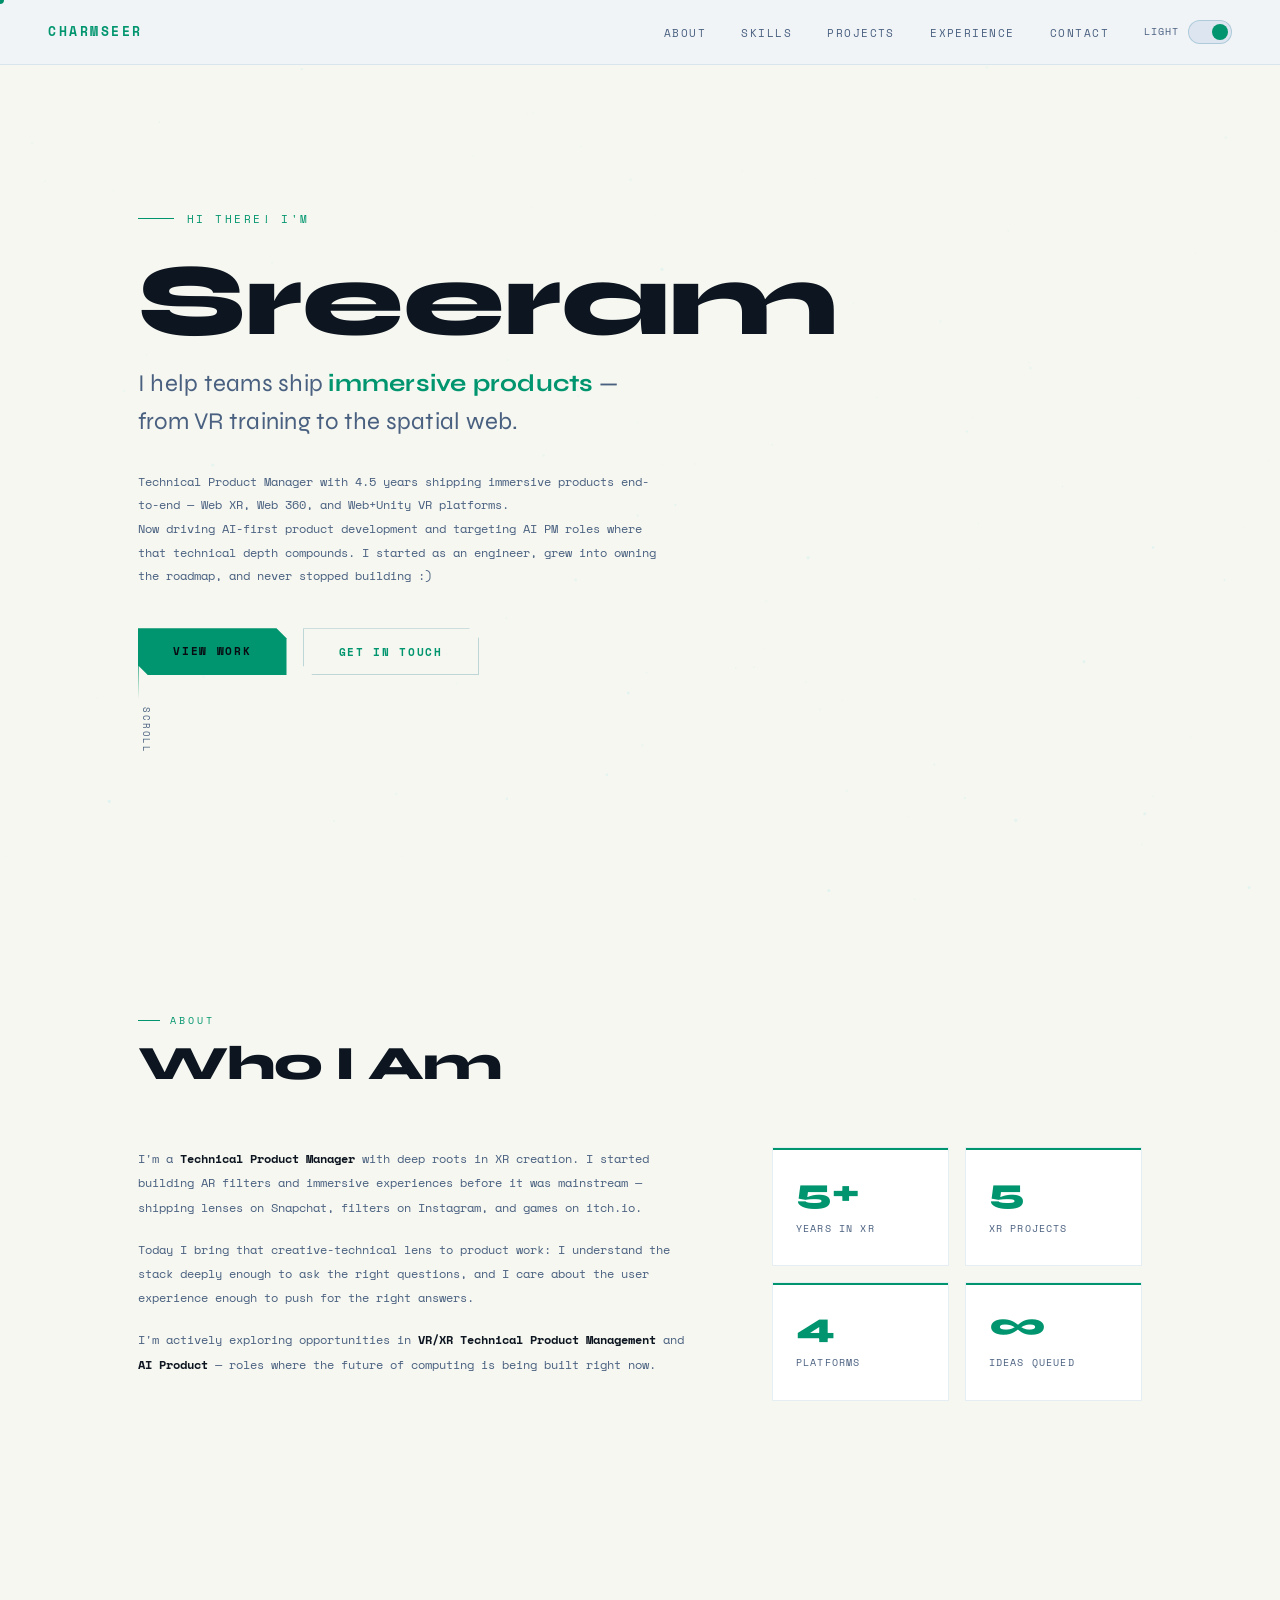
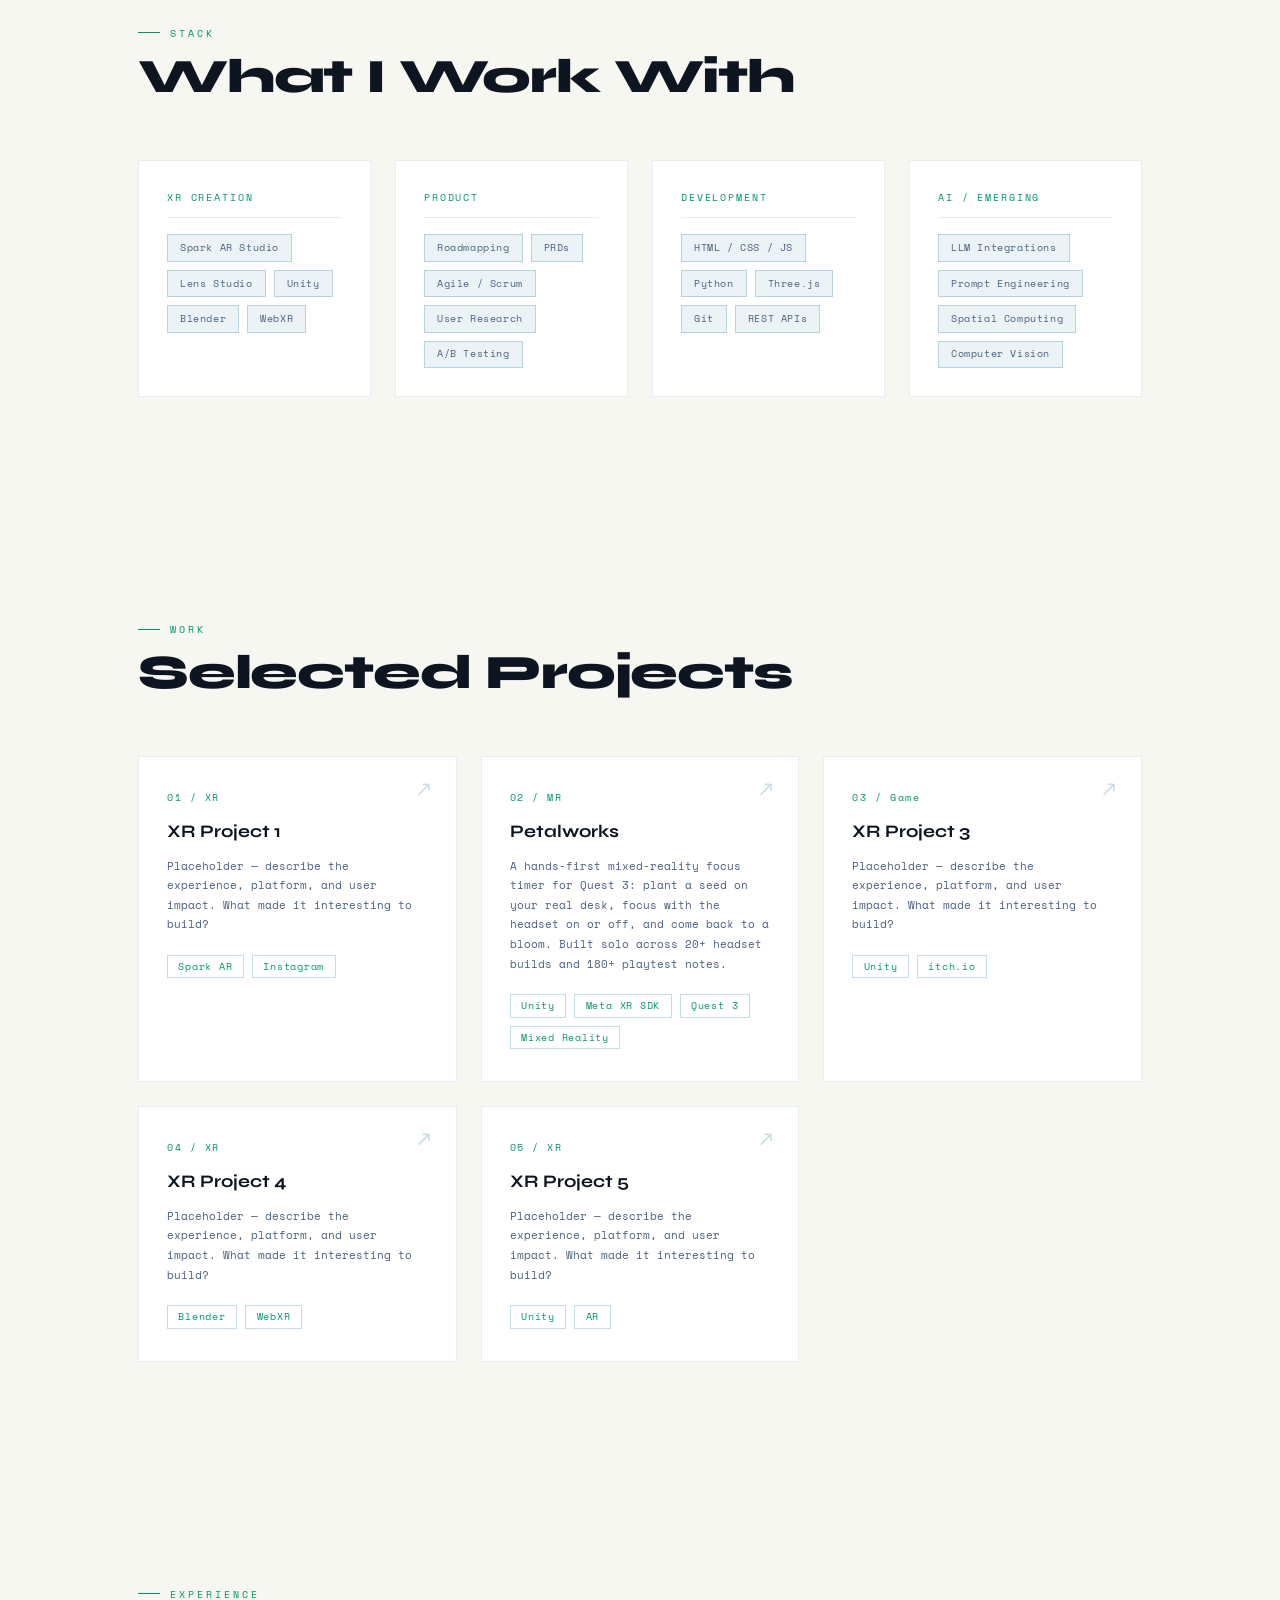
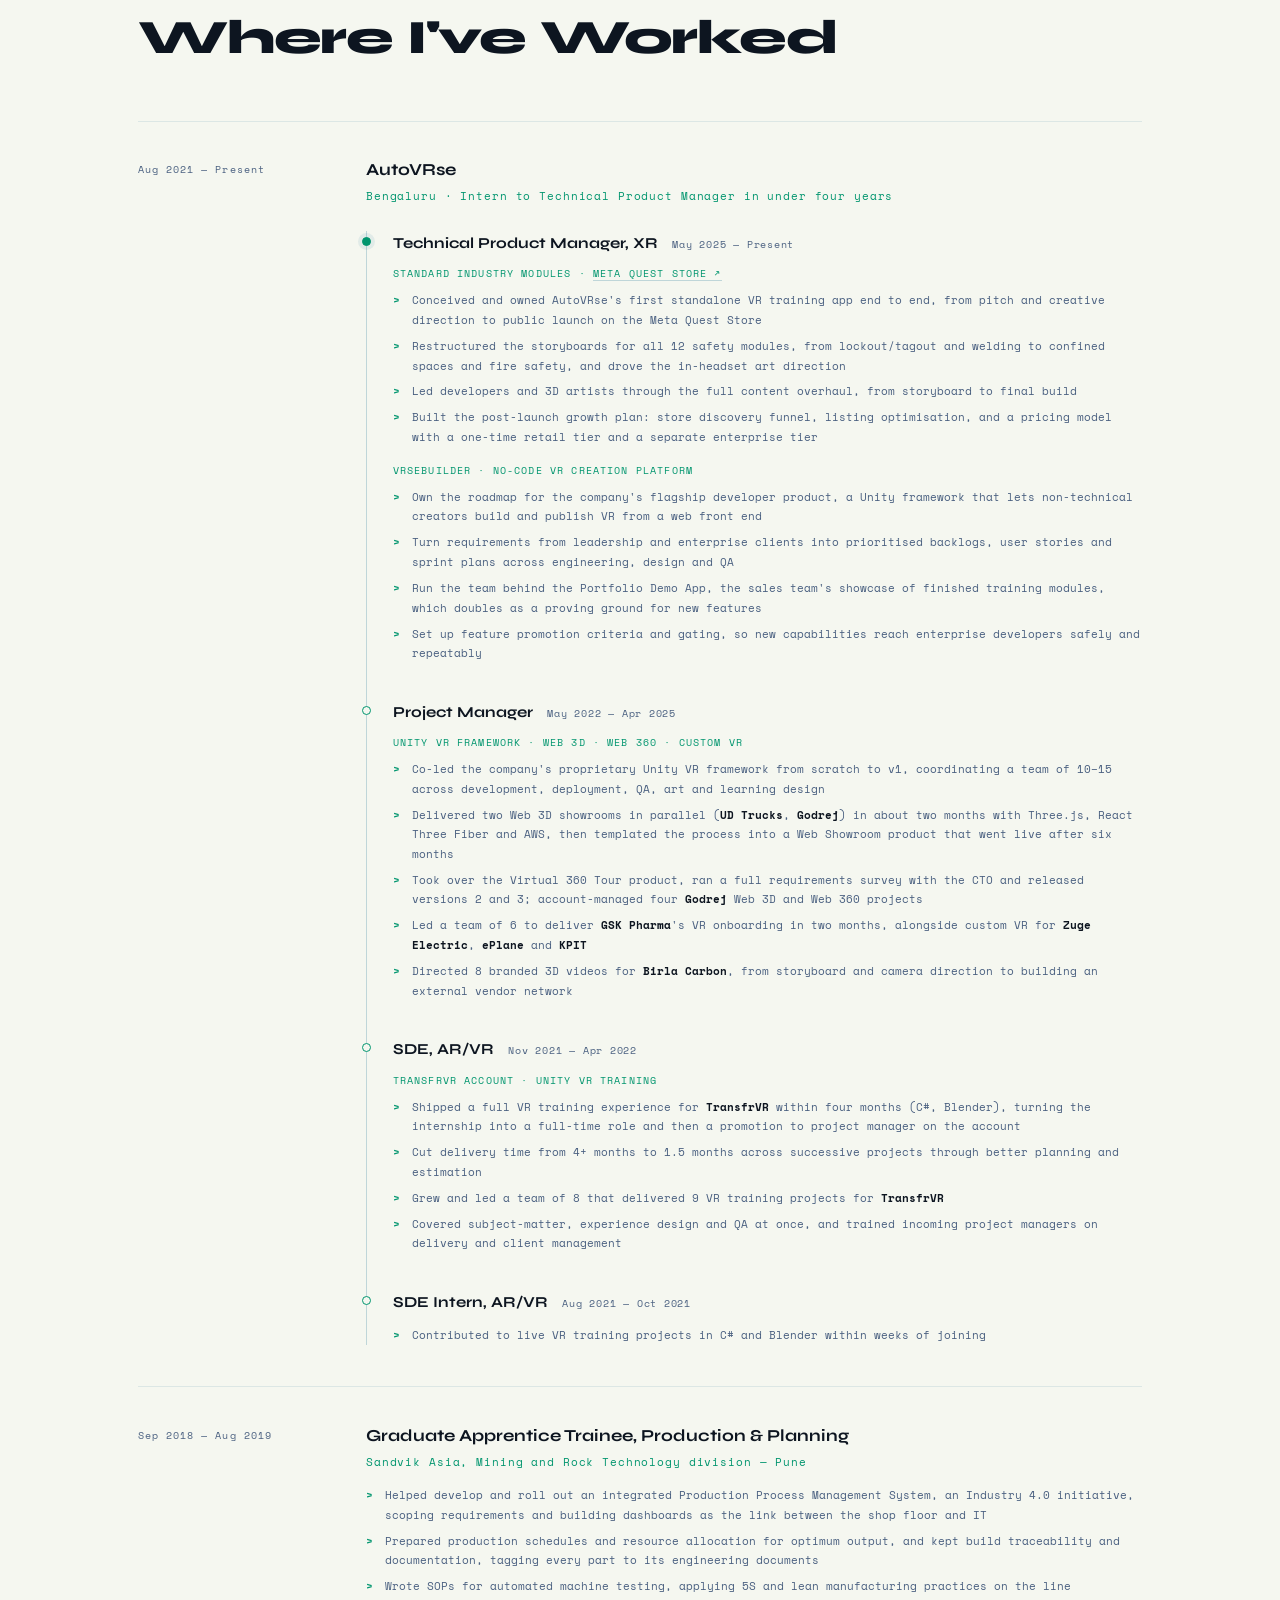
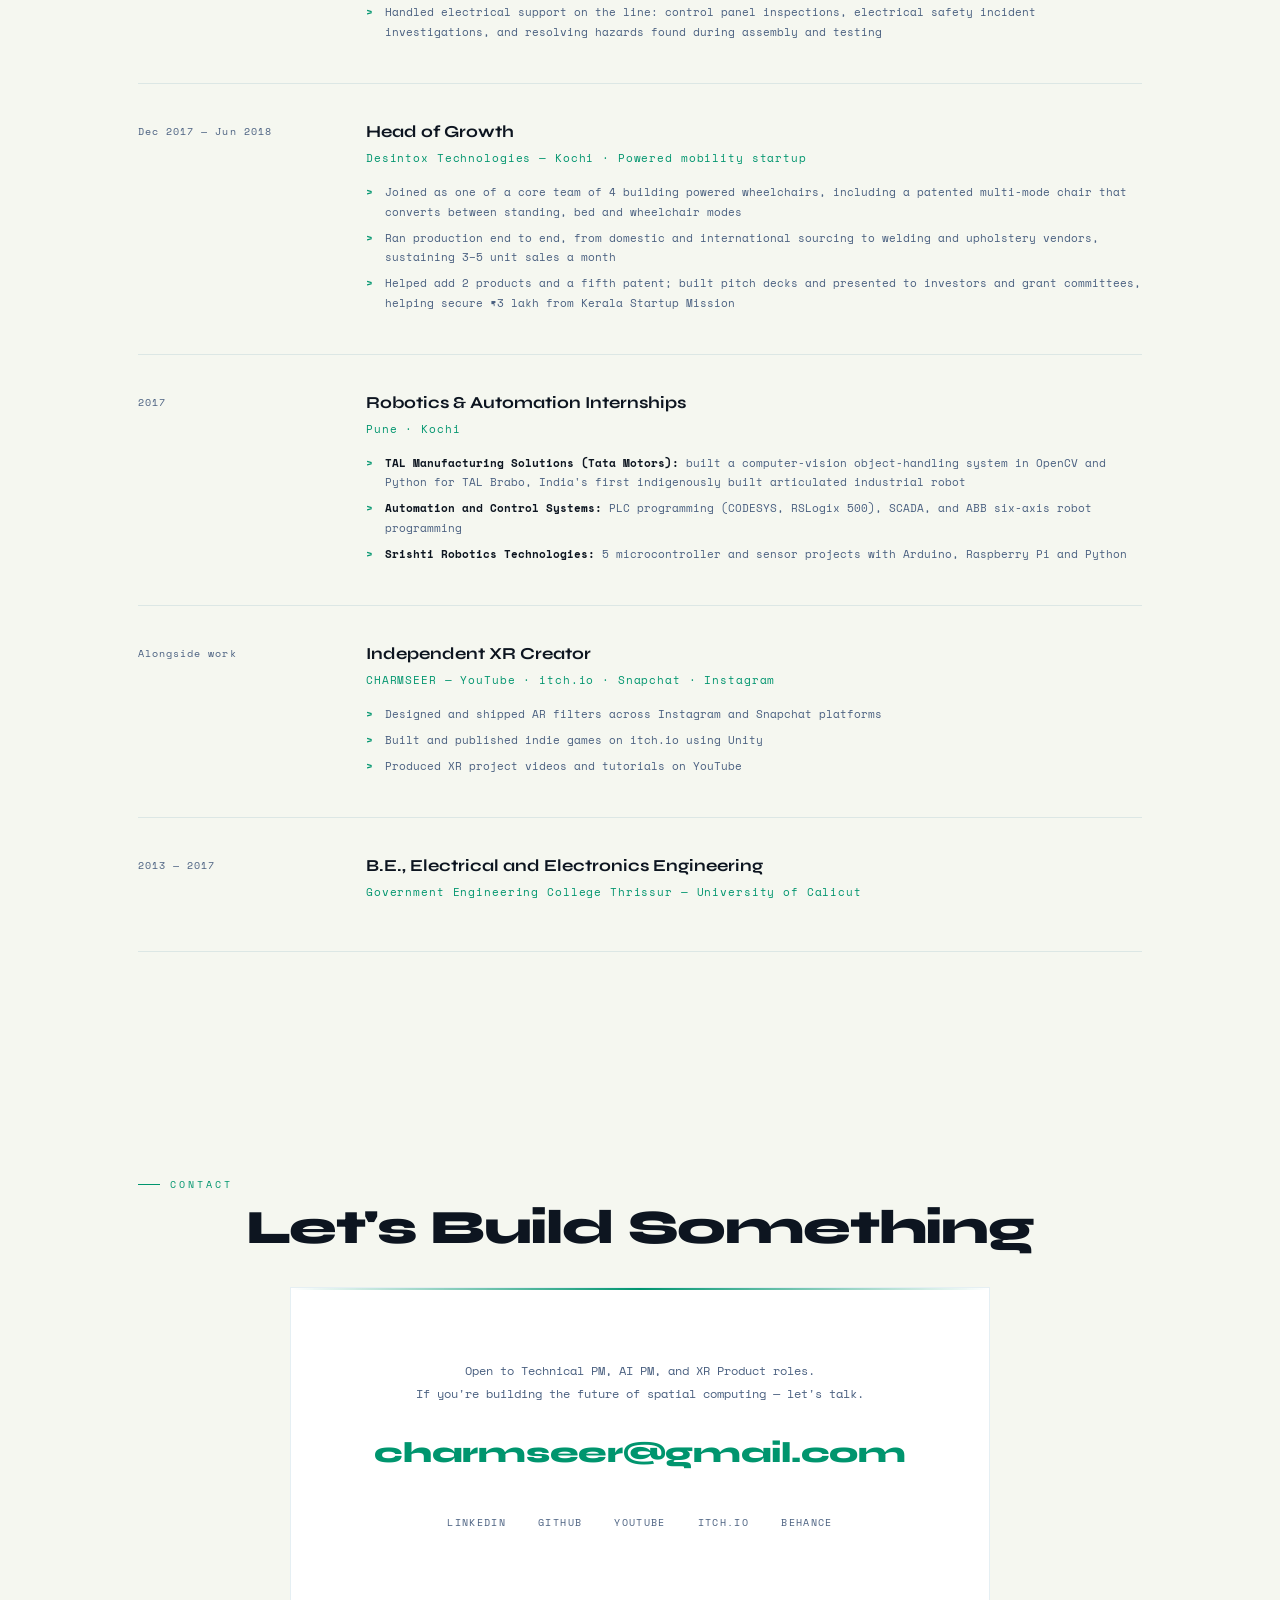
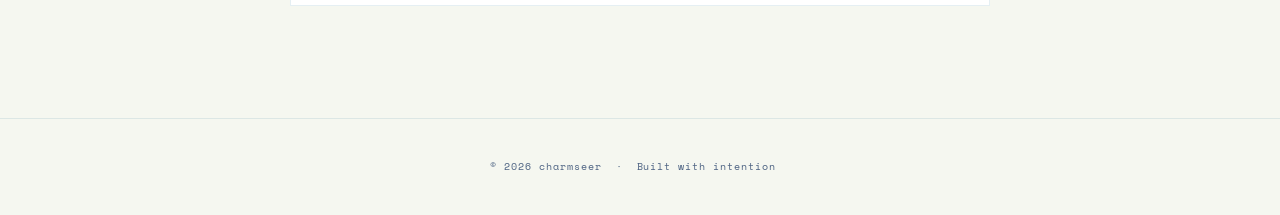
==== commit 47b75614: "Fill in the Experience section with real work history Replace the placeholder jobs with AutoVRse (sh" ====
--- a/index.html
+++ b/index.html
@@ -8,7 +8,7 @@
   <link rel="shortcut icon" type="image/png" href="favicon.png"/>
   <link rel="preconnect" href="https://fonts.googleapis.com"/>
   <link href="https://fonts.googleapis.com/css2?family=Space+Mono:wght@400;700&family=Syne:wght@400;700;800&display=swap" rel="stylesheet"/>
-  <link rel="stylesheet" href="style.css?v=2026-11-18"/>
+  <link rel="stylesheet" href="style.css?v=2026-11-26"/>
 </head>
 <body>
 
@@ -230,33 +230,123 @@
       </div>
       <div class="exp-list reveal">
 
-        <div class="exp-item">
-          <div class="exp-period">Current</div>
-          <div class="exp-content">
-            <div class="exp-role">Technical Product Manager</div>
-            <div class="exp-company">[ Add Company ] — Add Location</div>
+        <!-- AutoVRse: one company, four roles shown as a ladder (newest first) -->
+        <div class="exp-item">
+          <div class="exp-period">Aug 2021 — Present</div>
+          <div class="exp-content">
+            <div class="exp-role">AutoVRse</div>
+            <div class="exp-company">Bengaluru · Intern to Technical Product Manager in under four years</div>
+
+            <div class="exp-ladder">
+
+              <div class="exp-step exp-step-current">
+                <div class="exp-step-head">
+                  <span class="exp-step-title">Technical Product Manager, XR</span>
+                  <span class="exp-step-date">May 2025 — Present</span>
+                </div>
+
+                <div class="exp-project">Standard Industry Modules · <a href="https://www.meta.com/en-gb/experiences/autovrse-standard-industry-modules/1046743811173548/" target="_blank" rel="noopener">Meta Quest Store &#8599;</a></div>
+                <ul class="exp-bullets">
+                  <li>Conceived and owned AutoVRse's first standalone VR training app end to end, from pitch and creative direction to public launch on the Meta Quest Store</li>
+                  <li>Restructured the storyboards for all 12 safety modules, from lockout/tagout and welding to confined spaces and fire safety, and drove the in-headset art direction</li>
+                  <li>Led developers and 3D artists through the full content overhaul, from storyboard to final build</li>
+                  <li>Built the post-launch growth plan: store discovery funnel, listing optimisation, and a pricing model with a one-time retail tier and a separate enterprise tier</li>
+                </ul>
+
+                <div class="exp-project">VRsebuilder · No-code VR creation platform</div>
+                <ul class="exp-bullets">
+                  <li>Own the roadmap for the company's flagship developer product, a Unity framework that lets non-technical creators build and publish VR from a web front end</li>
+                  <li>Turn requirements from leadership and enterprise clients into prioritised backlogs, user stories and sprint plans across engineering, design and QA</li>
+                  <li>Run the team behind the Portfolio Demo App, the sales team's showcase of finished training modules, which doubles as a proving ground for new features</li>
+                  <li>Set up feature promotion criteria and gating, so new capabilities reach enterprise developers safely and repeatably</li>
+                </ul>
+              </div>
+
+              <div class="exp-step">
+                <div class="exp-step-head">
+                  <span class="exp-step-title">Project Manager</span>
+                  <span class="exp-step-date">May 2022 — Apr 2025</span>
+                </div>
+                <div class="exp-project">Unity VR framework · Web 3D · Web 360 · Custom VR</div>
+                <ul class="exp-bullets">
+                  <li>Co-led the company's proprietary Unity VR framework from scratch to v1, coordinating a team of 10–15 across development, deployment, QA, art and learning design</li>
+                  <li>Delivered two Web 3D showrooms in parallel (<strong>UD Trucks</strong>, <strong>Godrej</strong>) in about two months with Three.js, React Three Fiber and AWS, then templated the process into a Web Showroom product that went live after six months</li>
+                  <li>Took over the Virtual 360 Tour product, ran a full requirements survey with the CTO and released versions 2 and 3; account-managed four <strong>Godrej</strong> Web 3D and Web 360 projects</li>
+                  <li>Led a team of 6 to deliver <strong>GSK Pharma</strong>'s VR onboarding in two months, alongside custom VR for <strong>Zuge Electric</strong>, <strong>ePlane</strong> and <strong>KPIT</strong></li>
+                  <li>Directed 8 branded 3D videos for <strong>Birla Carbon</strong>, from storyboard and camera direction to building an external vendor network</li>
+                </ul>
+              </div>
+
+              <div class="exp-step">
+                <div class="exp-step-head">
+                  <span class="exp-step-title">SDE, AR/VR</span>
+                  <span class="exp-step-date">Nov 2021 — Apr 2022</span>
+                </div>
+                <div class="exp-project">TransfrVR account · Unity VR training</div>
+                <ul class="exp-bullets">
+                  <li>Shipped a full VR training experience for <strong>TransfrVR</strong> within four months (C#, Blender), turning the internship into a full-time role and then a promotion to project manager on the account</li>
+                  <li>Cut delivery time from 4+ months to 1.5 months across successive projects through better planning and estimation</li>
+                  <li>Grew and led a team of 8 that delivered 9 VR training projects for <strong>TransfrVR</strong></li>
+                  <li>Covered subject-matter, experience design and QA at once, and trained incoming project managers on delivery and client management</li>
+                </ul>
+              </div>
+
+              <div class="exp-step">
+                <div class="exp-step-head">
+                  <span class="exp-step-title">SDE Intern, AR/VR</span>
+                  <span class="exp-step-date">Aug 2021 — Oct 2021</span>
+                </div>
+                <ul class="exp-bullets">
+                  <li>Contributed to live VR training projects in C# and Blender within weeks of joining</li>
+                </ul>
+              </div>
+
+            </div>
+          </div>
+        </div>
+
+        <div class="exp-item">
+          <div class="exp-period">Sep 2018 — Aug 2019</div>
+          <div class="exp-content">
+            <div class="exp-role">Graduate Apprentice Trainee, Production &amp; Planning</div>
+            <div class="exp-company">Sandvik Asia, Mining and Rock Technology division — Pune</div>
             <ul class="exp-bullets">
-              <li>Add your key achievement with metrics here</li>
-              <li>Add your key achievement with metrics here</li>
-              <li>Add your key achievement with metrics here</li>
+              <li>Helped develop and roll out an integrated Production Process Management System, an Industry 4.0 initiative, scoping requirements and building dashboards as the link between the shop floor and IT</li>
+              <li>Prepared production schedules and resource allocation for optimum output, and kept build traceability and documentation, tagging every part to its engineering documents</li>
+              <li>Wrote SOPs for automated machine testing, applying 5S and lean manufacturing practices on the line</li>
+              <li>Handled electrical support on the line: control panel inspections, electrical safety incident investigations, and resolving hazards found during assembly and testing</li>
             </ul>
           </div>
         </div>
 
         <div class="exp-item">
-          <div class="exp-period">Previous</div>
-          <div class="exp-content">
-            <div class="exp-role">[ Previous Role ]</div>
-            <div class="exp-company">[ Company ] — Location</div>
+          <div class="exp-period">Dec 2017 — Jun 2018</div>
+          <div class="exp-content">
+            <div class="exp-role">Head of Growth</div>
+            <div class="exp-company">Desintox Technologies — Kochi · Powered mobility startup</div>
             <ul class="exp-bullets">
-              <li>Add your key achievement with metrics here</li>
-              <li>Add your key achievement with metrics here</li>
+              <li>Joined as one of a core team of 4 building powered wheelchairs, including a patented multi-mode chair that converts between standing, bed and wheelchair modes</li>
+              <li>Ran production end to end, from domestic and international sourcing to welding and upholstery vendors, sustaining 3–5 unit sales a month</li>
+              <li>Helped add 2 products and a fifth patent; built pitch decks and presented to investors and grant committees, helping secure ₹3 lakh from Kerala Startup Mission</li>
             </ul>
           </div>
         </div>
 
         <div class="exp-item">
-          <div class="exp-period">XR Creator</div>
+          <div class="exp-period">2017</div>
+          <div class="exp-content">
+            <div class="exp-role">Robotics &amp; Automation Internships</div>
+            <div class="exp-company">Pune · Kochi</div>
+            <ul class="exp-bullets">
+              <li><strong>TAL Manufacturing Solutions (Tata Motors):</strong> built a computer-vision object-handling system in OpenCV and Python for TAL Brabo, India's first indigenously built articulated industrial robot</li>
+              <li><strong>Automation and Control Systems:</strong> PLC programming (CODESYS, RSLogix 500), SCADA, and ABB six-axis robot programming</li>
+              <li><strong>Srishti Robotics Technologies:</strong> 5 microcontroller and sensor projects with Arduino, Raspberry Pi and Python</li>
+            </ul>
+          </div>
+        </div>
+
+        <div class="exp-item">
+          <div class="exp-period">Alongside work</div>
           <div class="exp-content">
             <div class="exp-role">Independent XR Creator</div>
             <div class="exp-company">CHARMSEER — YouTube · itch.io · Snapchat · Instagram</div>
@@ -265,6 +355,14 @@
               <li>Built and published indie games on itch.io using Unity</li>
               <li>Produced XR project videos and tutorials on YouTube</li>
             </ul>
+          </div>
+        </div>
+
+        <div class="exp-item">
+          <div class="exp-period">2013 — 2017</div>
+          <div class="exp-content">
+            <div class="exp-role">B.E., Electrical and Electronics Engineering</div>
+            <div class="exp-company">Government Engineering College Thrissur — University of Calicut</div>
           </div>
         </div>
 
@@ -299,6 +397,6 @@
     <span>© 2026 charmseer &nbsp;·&nbsp; Built with intention &nbsp;</span>
   </footer>
 
-  <script src="script.js?v=2026-11-18"></script>
+  <script src="script.js?v=2026-11-26"></script>
 </body>
 </html>
--- a/style.css
+++ b/style.css
@@ -677,6 +677,69 @@
   color: var(--accent);
   font-weight: 700;
 }
+.exp-bullets strong { color: var(--text); font-weight: 700; }
+
+/* Several roles at one company, newest first, joined by a timeline line */
+.exp-ladder {
+  position: relative;
+  margin-top: 1.6rem;
+  padding-left: 1.6rem;
+  border-left: 1px solid var(--border);
+}
+.exp-step {
+  position: relative;
+  padding-bottom: 1.9rem;
+}
+.exp-step:last-child { padding-bottom: 0; }
+.exp-step::before {
+  content: '';
+  position: absolute;
+  left: calc(-1.6rem - 5px);
+  top: 0.38rem;
+  width: 9px;
+  height: 9px;
+  border-radius: 50%;
+  background: var(--bg);
+  border: 1px solid var(--accent);
+}
+.exp-step-current::before {
+  background: var(--accent);
+  box-shadow: 0 0 0 4px var(--accent-glow);
+}
+.exp-step-head {
+  display: flex;
+  flex-wrap: wrap;
+  align-items: baseline;
+  gap: 0.2rem 0.9rem;
+  margin-bottom: 0.7rem;
+}
+.exp-step-title {
+  font-size: 0.95rem;
+  font-weight: 700;
+  color: var(--text);
+}
+.exp-step-date {
+  font-family: 'Space Mono', monospace;
+  font-size: 0.62rem;
+  letter-spacing: 0.08em;
+  color: var(--text2);
+}
+.exp-project {
+  font-family: 'Space Mono', monospace;
+  font-size: 0.6rem;
+  letter-spacing: 0.12em;
+  text-transform: uppercase;
+  color: var(--accent);
+  margin: 1rem 0 0.55rem;
+}
+.exp-step-head + .exp-project { margin-top: 0; }
+.exp-project a {
+  color: inherit;
+  text-decoration: none;
+  border-bottom: 1px solid var(--border);
+  transition: border-color 0.2s;
+}
+.exp-project a:hover { border-color: var(--accent); }
 
 /* === CONTACT === */
 #contact { text-align: center; }
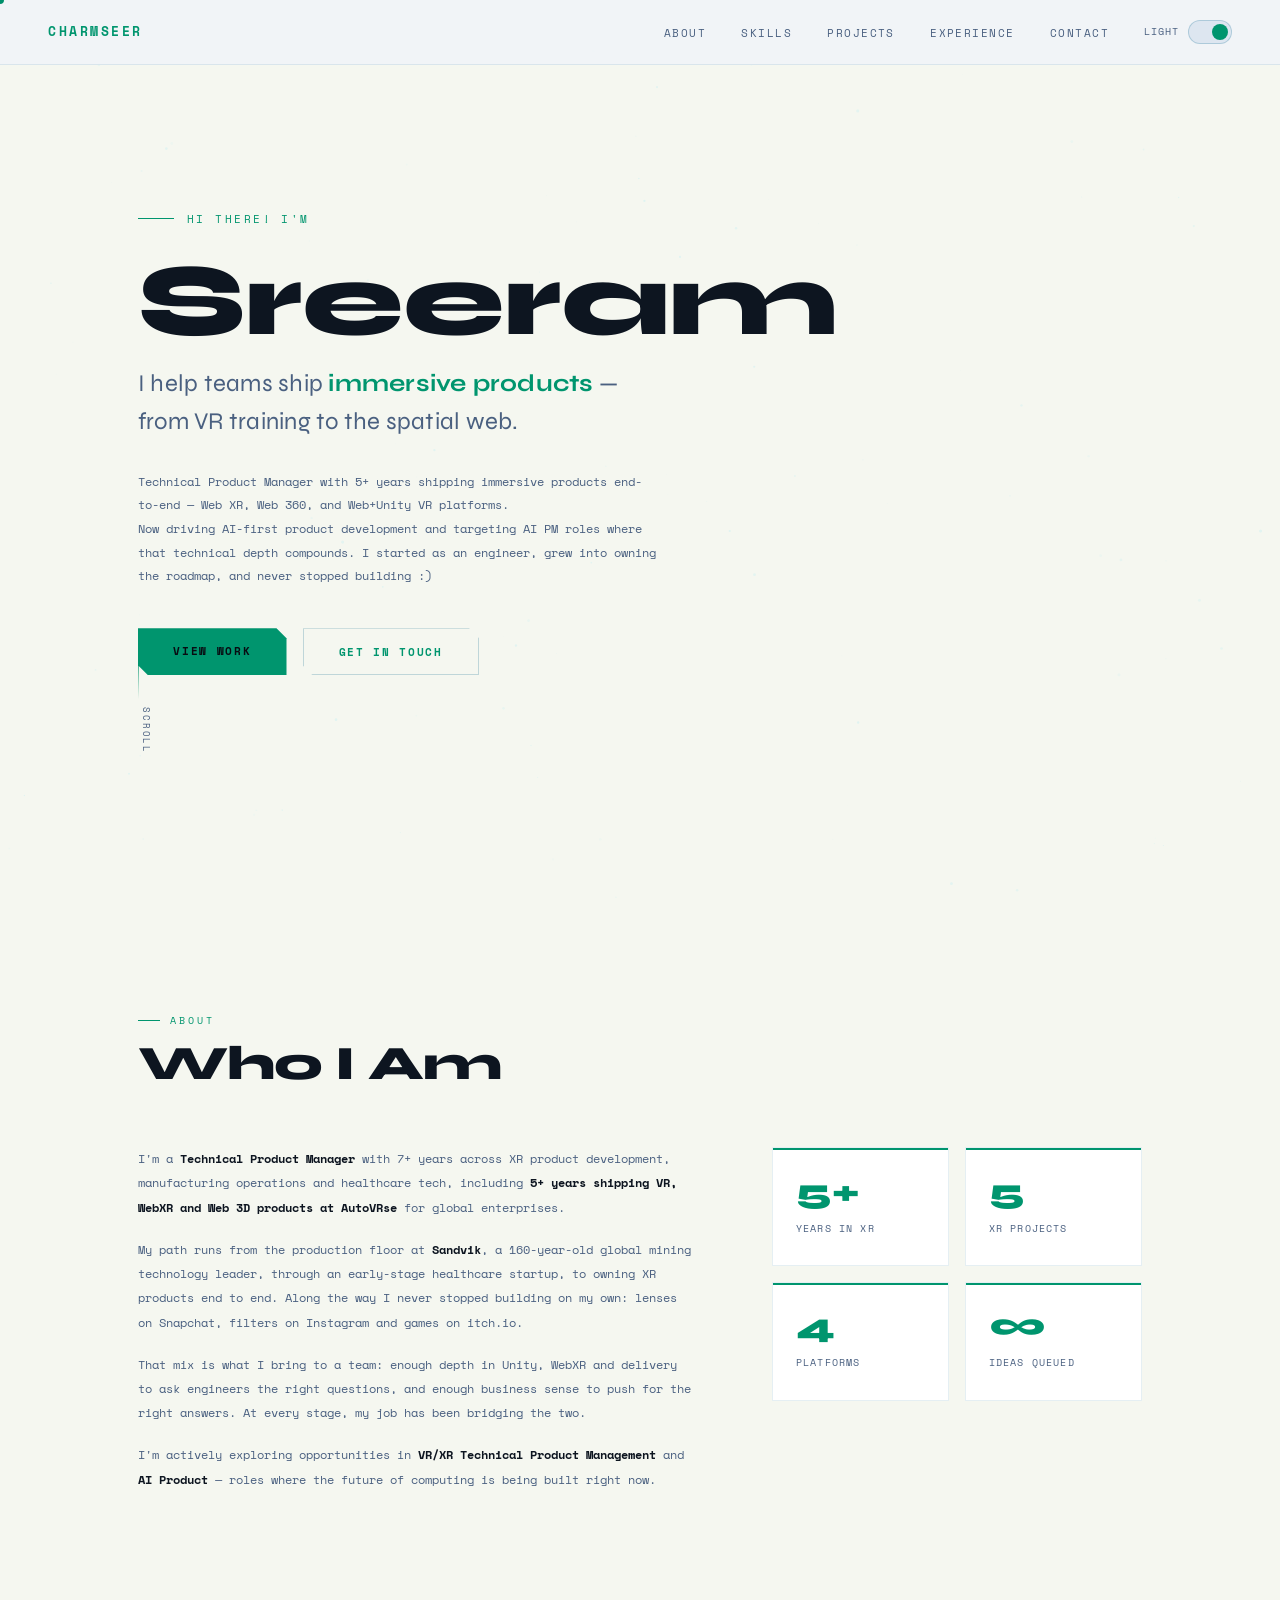
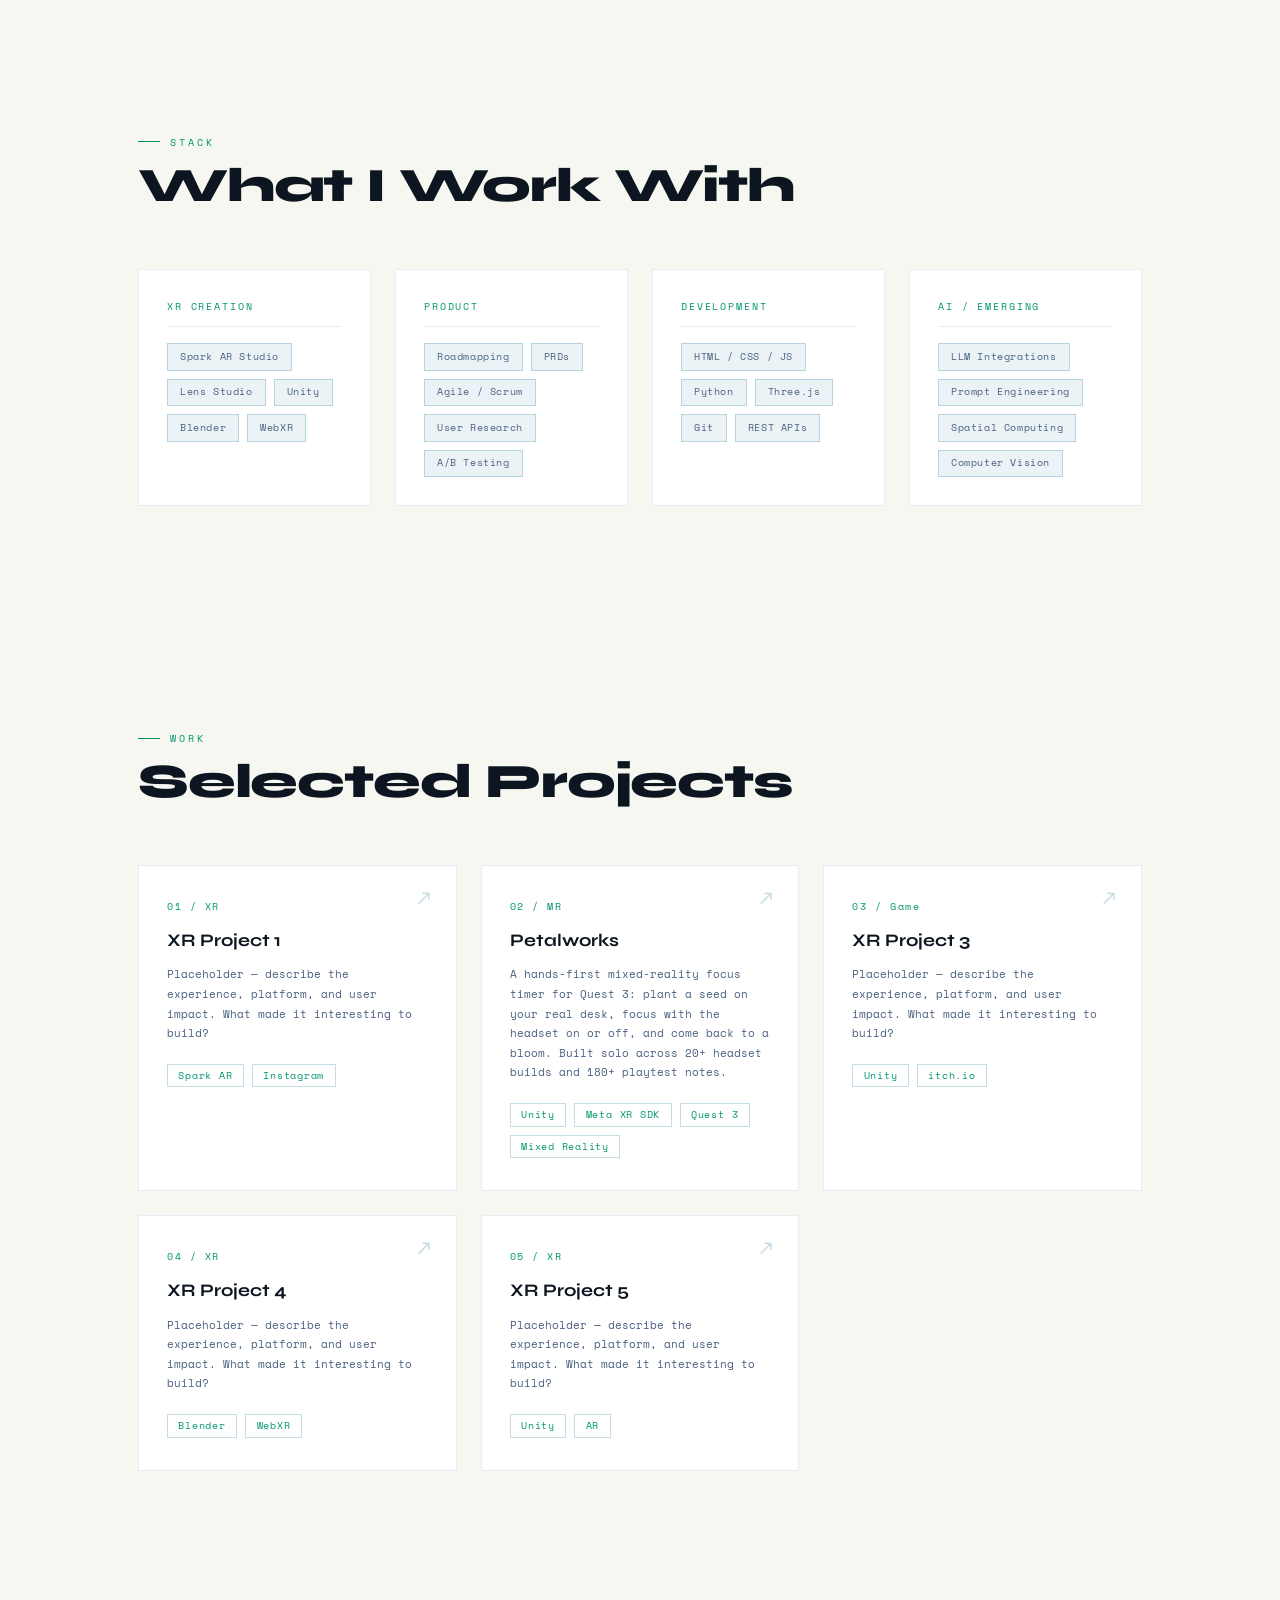
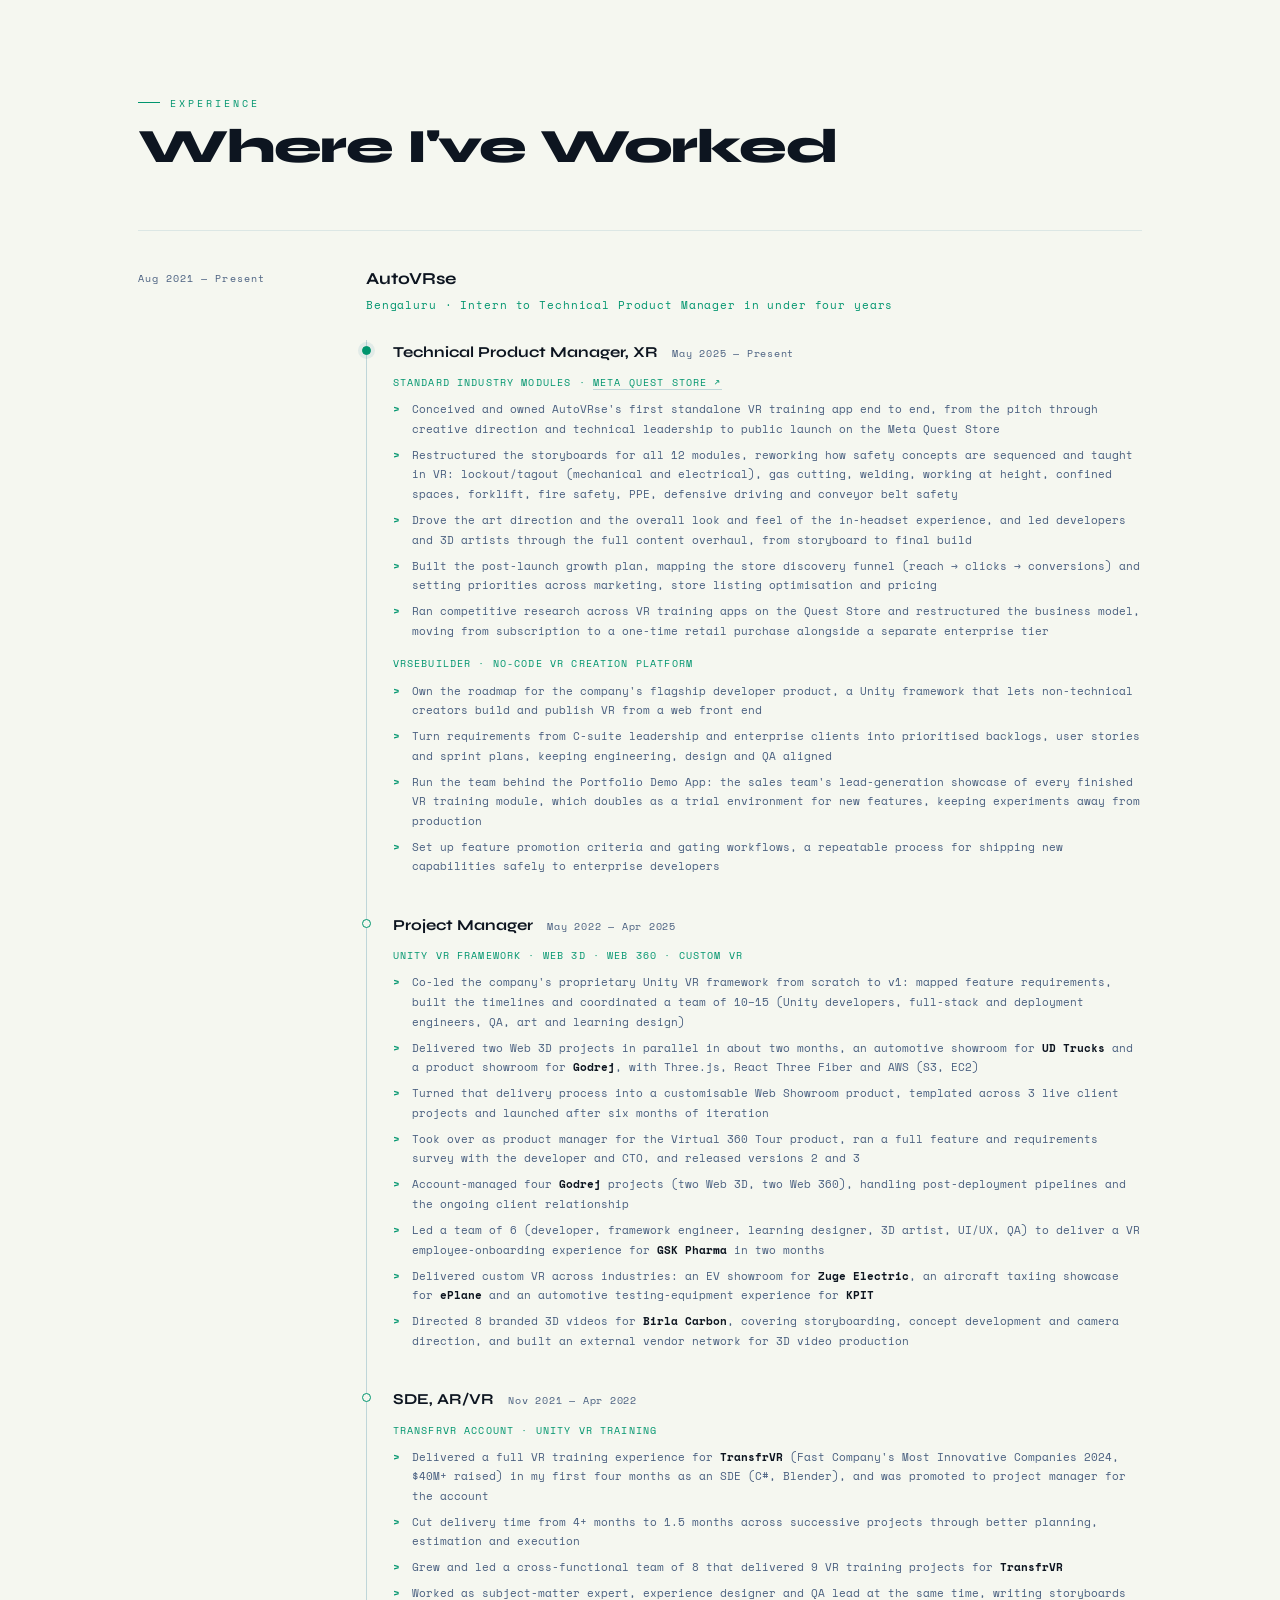
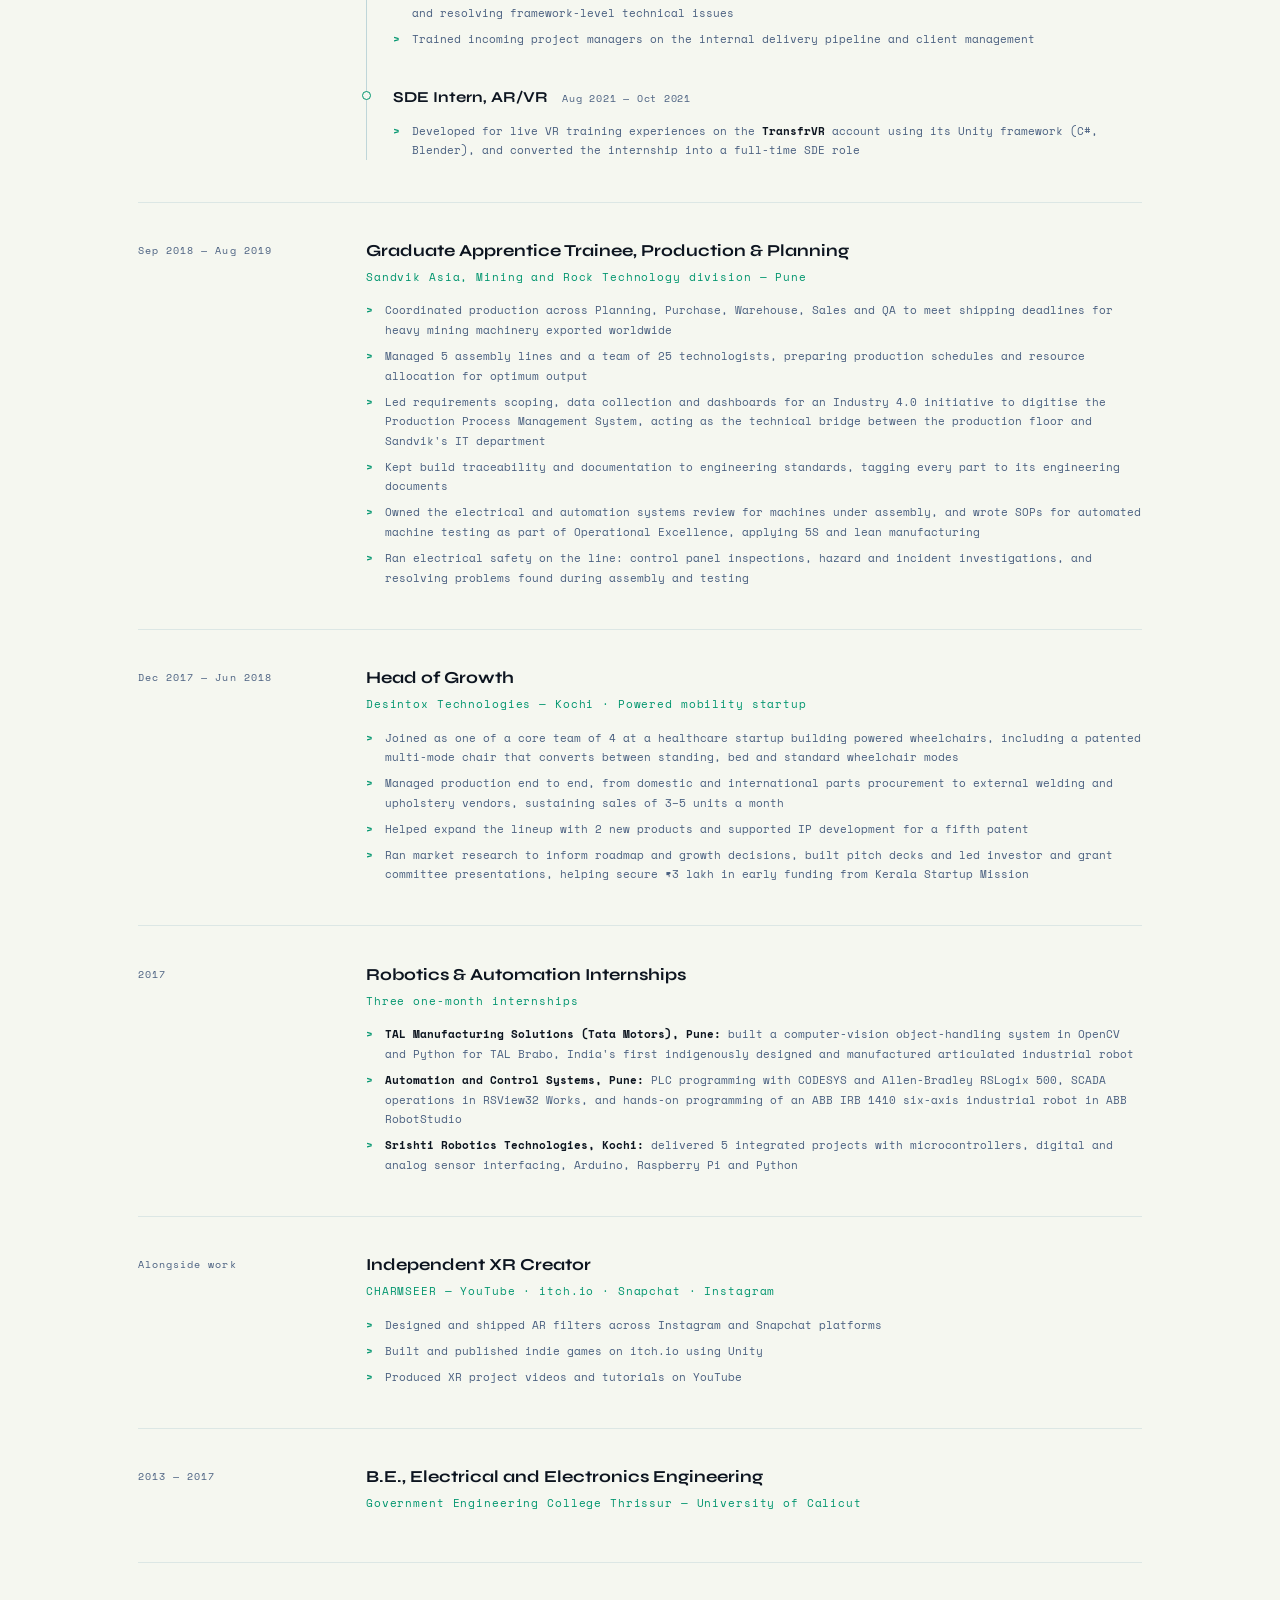
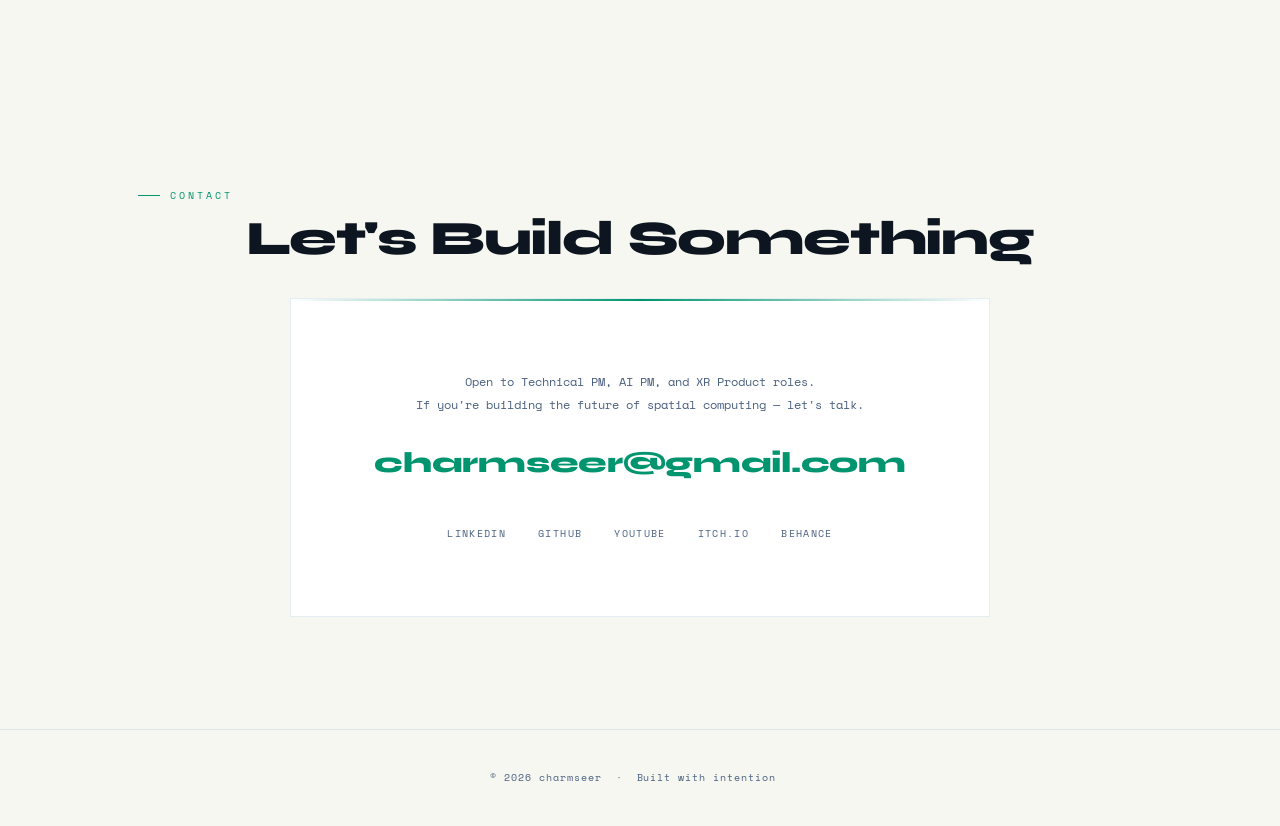
==== commit 249acba7: "Rewrite Who I Am and restore detail in Experience Draw the About text from the updated summary (7+ y" ====
--- a/index.html
+++ b/index.html
@@ -59,7 +59,7 @@
       <h1 class="hero-name">Sreeram</h1>
       <h2 class="hero-title">I help teams ship <span>immersive products</span> —<br>from VR training to the spatial web.</h2>
       <p class="hero-desc">
-        Technical Product Manager with 4.5 years shipping immersive products end-to-end — Web XR, Web 360, and Web+Unity VR platforms.<br>
+        Technical Product Manager with 5+ years shipping immersive products end-to-end — Web XR, Web 360, and Web+Unity VR platforms.<br>
         Now driving AI-first product development and targeting AI PM roles where that technical depth compounds. I started as an engineer, grew into owning the roadmap, and never stopped building :)
       </p>
       <div class="hero-cta">
@@ -80,8 +80,9 @@
       </div>
       <div class="about-grid reveal">
         <div class="about-text">
-          <p>I'm a <strong>Technical Product Manager</strong> with deep roots in XR creation. I started building AR filters and immersive experiences before it was mainstream — shipping lenses on Snapchat, filters on Instagram, and games on itch.io.</p>
-          <p>Today I bring that creative-technical lens to product work: I understand the stack deeply enough to ask the right questions, and I care about the user experience enough to push for the right answers.</p>
+          <p>I'm a <strong>Technical Product Manager</strong> with 7+ years across XR product development, manufacturing operations and healthcare tech, including <strong>5+ years shipping VR, WebXR and Web 3D products at AutoVRse</strong> for global enterprises.</p>
+          <p>My path runs from the production floor at <strong>Sandvik</strong>, a 160-year-old global mining technology leader, through an early-stage healthcare startup, to owning XR products end to end. Along the way I never stopped building on my own: lenses on Snapchat, filters on Instagram and games on itch.io.</p>
+          <p>That mix is what I bring to a team: enough depth in Unity, WebXR and delivery to ask engineers the right questions, and enough business sense to push for the right answers. At every stage, my job has been bridging the two.</p>
           <p>I'm actively exploring opportunities in <strong>VR/XR Technical Product Management</strong> and <strong>AI Product</strong> — roles where the future of computing is being built right now.</p>
         </div>
         <div class="about-stats">
@@ -247,18 +248,19 @@
 
                 <div class="exp-project">Standard Industry Modules · <a href="https://www.meta.com/en-gb/experiences/autovrse-standard-industry-modules/1046743811173548/" target="_blank" rel="noopener">Meta Quest Store &#8599;</a></div>
                 <ul class="exp-bullets">
-                  <li>Conceived and owned AutoVRse's first standalone VR training app end to end, from pitch and creative direction to public launch on the Meta Quest Store</li>
-                  <li>Restructured the storyboards for all 12 safety modules, from lockout/tagout and welding to confined spaces and fire safety, and drove the in-headset art direction</li>
-                  <li>Led developers and 3D artists through the full content overhaul, from storyboard to final build</li>
-                  <li>Built the post-launch growth plan: store discovery funnel, listing optimisation, and a pricing model with a one-time retail tier and a separate enterprise tier</li>
+                  <li>Conceived and owned AutoVRse's first standalone VR training app end to end, from the pitch through creative direction and technical leadership to public launch on the Meta Quest Store</li>
+                  <li>Restructured the storyboards for all 12 modules, reworking how safety concepts are sequenced and taught in VR: lockout/tagout (mechanical and electrical), gas cutting, welding, working at height, confined spaces, forklift, fire safety, PPE, defensive driving and conveyor belt safety</li>
+                  <li>Drove the art direction and the overall look and feel of the in-headset experience, and led developers and 3D artists through the full content overhaul, from storyboard to final build</li>
+                  <li>Built the post-launch growth plan, mapping the store discovery funnel (reach → clicks → conversions) and setting priorities across marketing, store listing optimisation and pricing</li>
+                  <li>Ran competitive research across VR training apps on the Quest Store and restructured the business model, moving from subscription to a one-time retail purchase alongside a separate enterprise tier</li>
                 </ul>
 
                 <div class="exp-project">VRsebuilder · No-code VR creation platform</div>
                 <ul class="exp-bullets">
                   <li>Own the roadmap for the company's flagship developer product, a Unity framework that lets non-technical creators build and publish VR from a web front end</li>
-                  <li>Turn requirements from leadership and enterprise clients into prioritised backlogs, user stories and sprint plans across engineering, design and QA</li>
-                  <li>Run the team behind the Portfolio Demo App, the sales team's showcase of finished training modules, which doubles as a proving ground for new features</li>
-                  <li>Set up feature promotion criteria and gating, so new capabilities reach enterprise developers safely and repeatably</li>
+                  <li>Turn requirements from C-suite leadership and enterprise clients into prioritised backlogs, user stories and sprint plans, keeping engineering, design and QA aligned</li>
+                  <li>Run the team behind the Portfolio Demo App: the sales team's lead-generation showcase of every finished VR training module, which doubles as a trial environment for new features, keeping experiments away from production</li>
+                  <li>Set up feature promotion criteria and gating workflows, a repeatable process for shipping new capabilities safely to enterprise developers</li>
                 </ul>
               </div>
 
@@ -269,11 +271,14 @@
                 </div>
                 <div class="exp-project">Unity VR framework · Web 3D · Web 360 · Custom VR</div>
                 <ul class="exp-bullets">
-                  <li>Co-led the company's proprietary Unity VR framework from scratch to v1, coordinating a team of 10–15 across development, deployment, QA, art and learning design</li>
-                  <li>Delivered two Web 3D showrooms in parallel (<strong>UD Trucks</strong>, <strong>Godrej</strong>) in about two months with Three.js, React Three Fiber and AWS, then templated the process into a Web Showroom product that went live after six months</li>
-                  <li>Took over the Virtual 360 Tour product, ran a full requirements survey with the CTO and released versions 2 and 3; account-managed four <strong>Godrej</strong> Web 3D and Web 360 projects</li>
-                  <li>Led a team of 6 to deliver <strong>GSK Pharma</strong>'s VR onboarding in two months, alongside custom VR for <strong>Zuge Electric</strong>, <strong>ePlane</strong> and <strong>KPIT</strong></li>
-                  <li>Directed 8 branded 3D videos for <strong>Birla Carbon</strong>, from storyboard and camera direction to building an external vendor network</li>
+                  <li>Co-led the company's proprietary Unity VR framework from scratch to v1: mapped feature requirements, built the timelines and coordinated a team of 10–15 (Unity developers, full-stack and deployment engineers, QA, art and learning design)</li>
+                  <li>Delivered two Web 3D projects in parallel in about two months, an automotive showroom for <strong>UD Trucks</strong> and a product showroom for <strong>Godrej</strong>, with Three.js, React Three Fiber and AWS (S3, EC2)</li>
+                  <li>Turned that delivery process into a customisable Web Showroom product, templated across 3 live client projects and launched after six months of iteration</li>
+                  <li>Took over as product manager for the Virtual 360 Tour product, ran a full feature and requirements survey with the developer and CTO, and released versions 2 and 3</li>
+                  <li>Account-managed four <strong>Godrej</strong> projects (two Web 3D, two Web 360), handling post-deployment pipelines and the ongoing client relationship</li>
+                  <li>Led a team of 6 (developer, framework engineer, learning designer, 3D artist, UI/UX, QA) to deliver a VR employee-onboarding experience for <strong>GSK Pharma</strong> in two months</li>
+                  <li>Delivered custom VR across industries: an EV showroom for <strong>Zuge Electric</strong>, an aircraft taxiing showcase for <strong>ePlane</strong> and an automotive testing-equipment experience for <strong>KPIT</strong></li>
+                  <li>Directed 8 branded 3D videos for <strong>Birla Carbon</strong>, covering storyboarding, concept development and camera direction, and built an external vendor network for 3D video production</li>
                 </ul>
               </div>
 
@@ -284,10 +289,11 @@
                 </div>
                 <div class="exp-project">TransfrVR account · Unity VR training</div>
                 <ul class="exp-bullets">
-                  <li>Shipped a full VR training experience for <strong>TransfrVR</strong> within four months (C#, Blender), turning the internship into a full-time role and then a promotion to project manager on the account</li>
-                  <li>Cut delivery time from 4+ months to 1.5 months across successive projects through better planning and estimation</li>
-                  <li>Grew and led a team of 8 that delivered 9 VR training projects for <strong>TransfrVR</strong></li>
-                  <li>Covered subject-matter, experience design and QA at once, and trained incoming project managers on delivery and client management</li>
+                  <li>Delivered a full VR training experience for <strong>TransfrVR</strong> (Fast Company's Most Innovative Companies 2024, $40M+ raised) in my first four months as an SDE (C#, Blender), and was promoted to project manager for the account</li>
+                  <li>Cut delivery time from 4+ months to 1.5 months across successive projects through better planning, estimation and execution</li>
+                  <li>Grew and led a cross-functional team of 8 that delivered 9 VR training projects for <strong>TransfrVR</strong></li>
+                  <li>Worked as subject-matter expert, experience designer and QA lead at the same time, writing storyboards and resolving framework-level technical issues</li>
+                  <li>Trained incoming project managers on the internal delivery pipeline and client management</li>
                 </ul>
               </div>
 
@@ -297,7 +303,7 @@
                   <span class="exp-step-date">Aug 2021 — Oct 2021</span>
                 </div>
                 <ul class="exp-bullets">
-                  <li>Contributed to live VR training projects in C# and Blender within weeks of joining</li>
+                  <li>Developed for live VR training experiences on the <strong>TransfrVR</strong> account using its Unity framework (C#, Blender), and converted the internship into a full-time SDE role</li>
                 </ul>
               </div>
 
@@ -311,10 +317,12 @@
             <div class="exp-role">Graduate Apprentice Trainee, Production &amp; Planning</div>
             <div class="exp-company">Sandvik Asia, Mining and Rock Technology division — Pune</div>
             <ul class="exp-bullets">
-              <li>Helped develop and roll out an integrated Production Process Management System, an Industry 4.0 initiative, scoping requirements and building dashboards as the link between the shop floor and IT</li>
-              <li>Prepared production schedules and resource allocation for optimum output, and kept build traceability and documentation, tagging every part to its engineering documents</li>
-              <li>Wrote SOPs for automated machine testing, applying 5S and lean manufacturing practices on the line</li>
-              <li>Handled electrical support on the line: control panel inspections, electrical safety incident investigations, and resolving hazards found during assembly and testing</li>
+              <li>Coordinated production across Planning, Purchase, Warehouse, Sales and QA to meet shipping deadlines for heavy mining machinery exported worldwide</li>
+              <li>Managed 5 assembly lines and a team of 25 technologists, preparing production schedules and resource allocation for optimum output</li>
+              <li>Led requirements scoping, data collection and dashboards for an Industry 4.0 initiative to digitise the Production Process Management System, acting as the technical bridge between the production floor and Sandvik's IT department</li>
+              <li>Kept build traceability and documentation to engineering standards, tagging every part to its engineering documents</li>
+              <li>Owned the electrical and automation systems review for machines under assembly, and wrote SOPs for automated machine testing as part of Operational Excellence, applying 5S and lean manufacturing</li>
+              <li>Ran electrical safety on the line: control panel inspections, hazard and incident investigations, and resolving problems found during assembly and testing</li>
             </ul>
           </div>
         </div>
@@ -325,9 +333,10 @@
             <div class="exp-role">Head of Growth</div>
             <div class="exp-company">Desintox Technologies — Kochi · Powered mobility startup</div>
             <ul class="exp-bullets">
-              <li>Joined as one of a core team of 4 building powered wheelchairs, including a patented multi-mode chair that converts between standing, bed and wheelchair modes</li>
-              <li>Ran production end to end, from domestic and international sourcing to welding and upholstery vendors, sustaining 3–5 unit sales a month</li>
-              <li>Helped add 2 products and a fifth patent; built pitch decks and presented to investors and grant committees, helping secure ₹3 lakh from Kerala Startup Mission</li>
+              <li>Joined as one of a core team of 4 at a healthcare startup building powered wheelchairs, including a patented multi-mode chair that converts between standing, bed and standard wheelchair modes</li>
+              <li>Managed production end to end, from domestic and international parts procurement to external welding and upholstery vendors, sustaining sales of 3–5 units a month</li>
+              <li>Helped expand the lineup with 2 new products and supported IP development for a fifth patent</li>
+              <li>Ran market research to inform roadmap and growth decisions, built pitch decks and led investor and grant committee presentations, helping secure ₹3 lakh in early funding from Kerala Startup Mission</li>
             </ul>
           </div>
         </div>
@@ -336,11 +345,11 @@
           <div class="exp-period">2017</div>
           <div class="exp-content">
             <div class="exp-role">Robotics &amp; Automation Internships</div>
-            <div class="exp-company">Pune · Kochi</div>
+            <div class="exp-company">Three one-month internships</div>
             <ul class="exp-bullets">
-              <li><strong>TAL Manufacturing Solutions (Tata Motors):</strong> built a computer-vision object-handling system in OpenCV and Python for TAL Brabo, India's first indigenously built articulated industrial robot</li>
-              <li><strong>Automation and Control Systems:</strong> PLC programming (CODESYS, RSLogix 500), SCADA, and ABB six-axis robot programming</li>
-              <li><strong>Srishti Robotics Technologies:</strong> 5 microcontroller and sensor projects with Arduino, Raspberry Pi and Python</li>
+              <li><strong>TAL Manufacturing Solutions (Tata Motors), Pune:</strong> built a computer-vision object-handling system in OpenCV and Python for TAL Brabo, India's first indigenously designed and manufactured articulated industrial robot</li>
+              <li><strong>Automation and Control Systems, Pune:</strong> PLC programming with CODESYS and Allen-Bradley RSLogix 500, SCADA operations in RSView32 Works, and hands-on programming of an ABB IRB 1410 six-axis industrial robot in ABB RobotStudio</li>
+              <li><strong>Srishti Robotics Technologies, Kochi:</strong> delivered 5 integrated projects with microcontrollers, digital and analog sensor interfacing, Arduino, Raspberry Pi and Python</li>
             </ul>
           </div>
         </div>
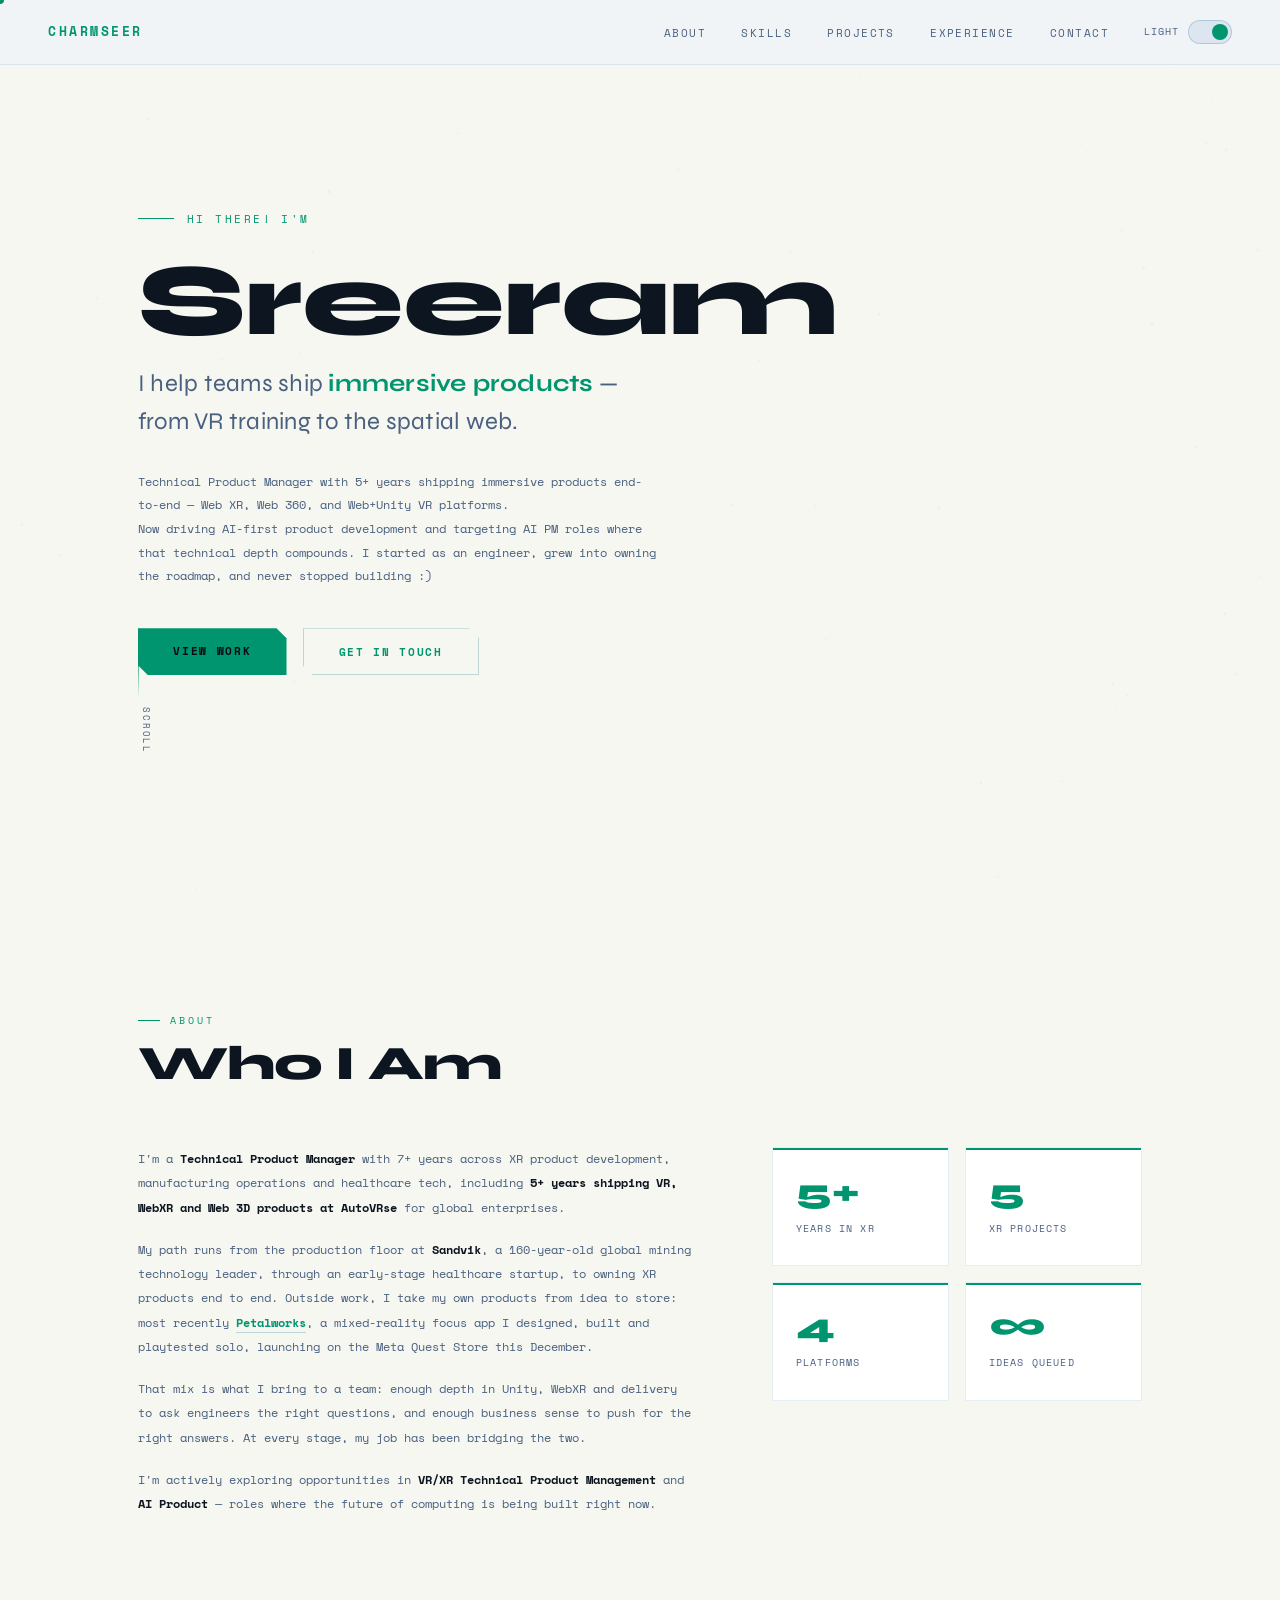
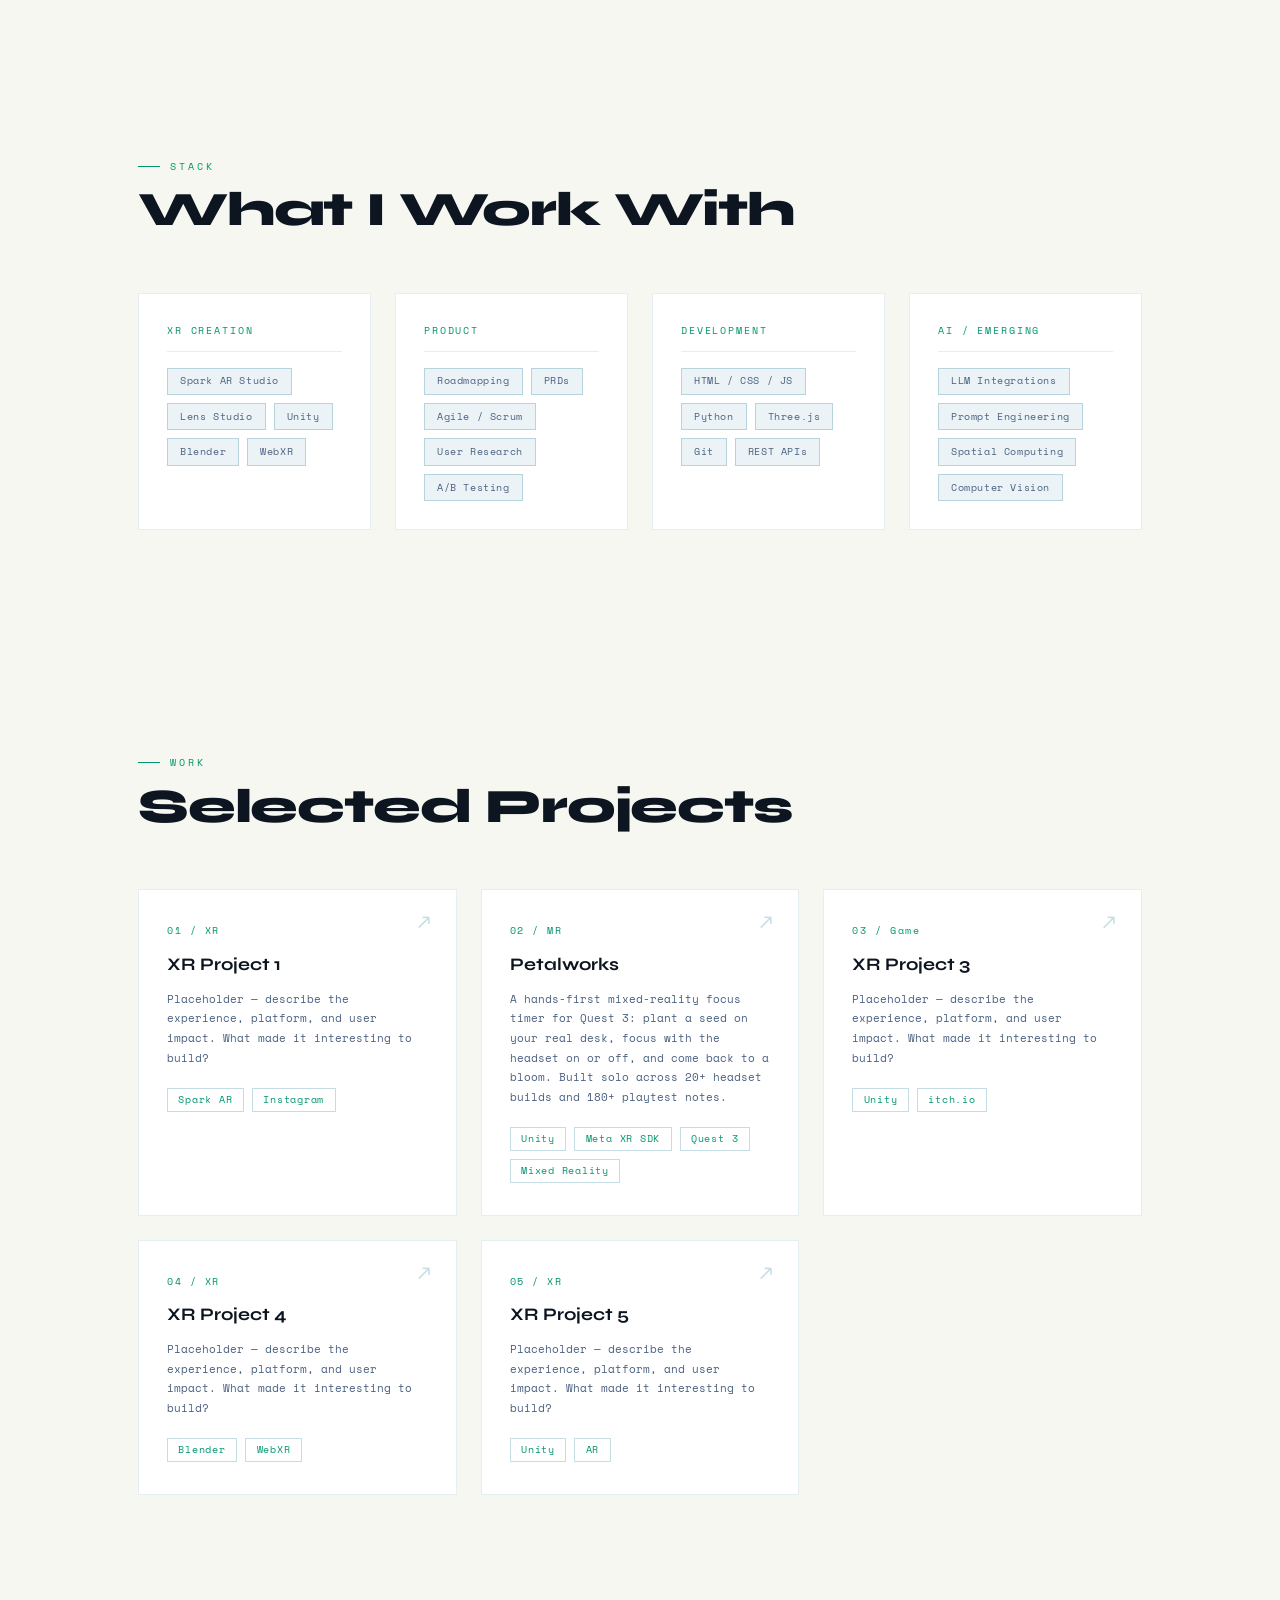
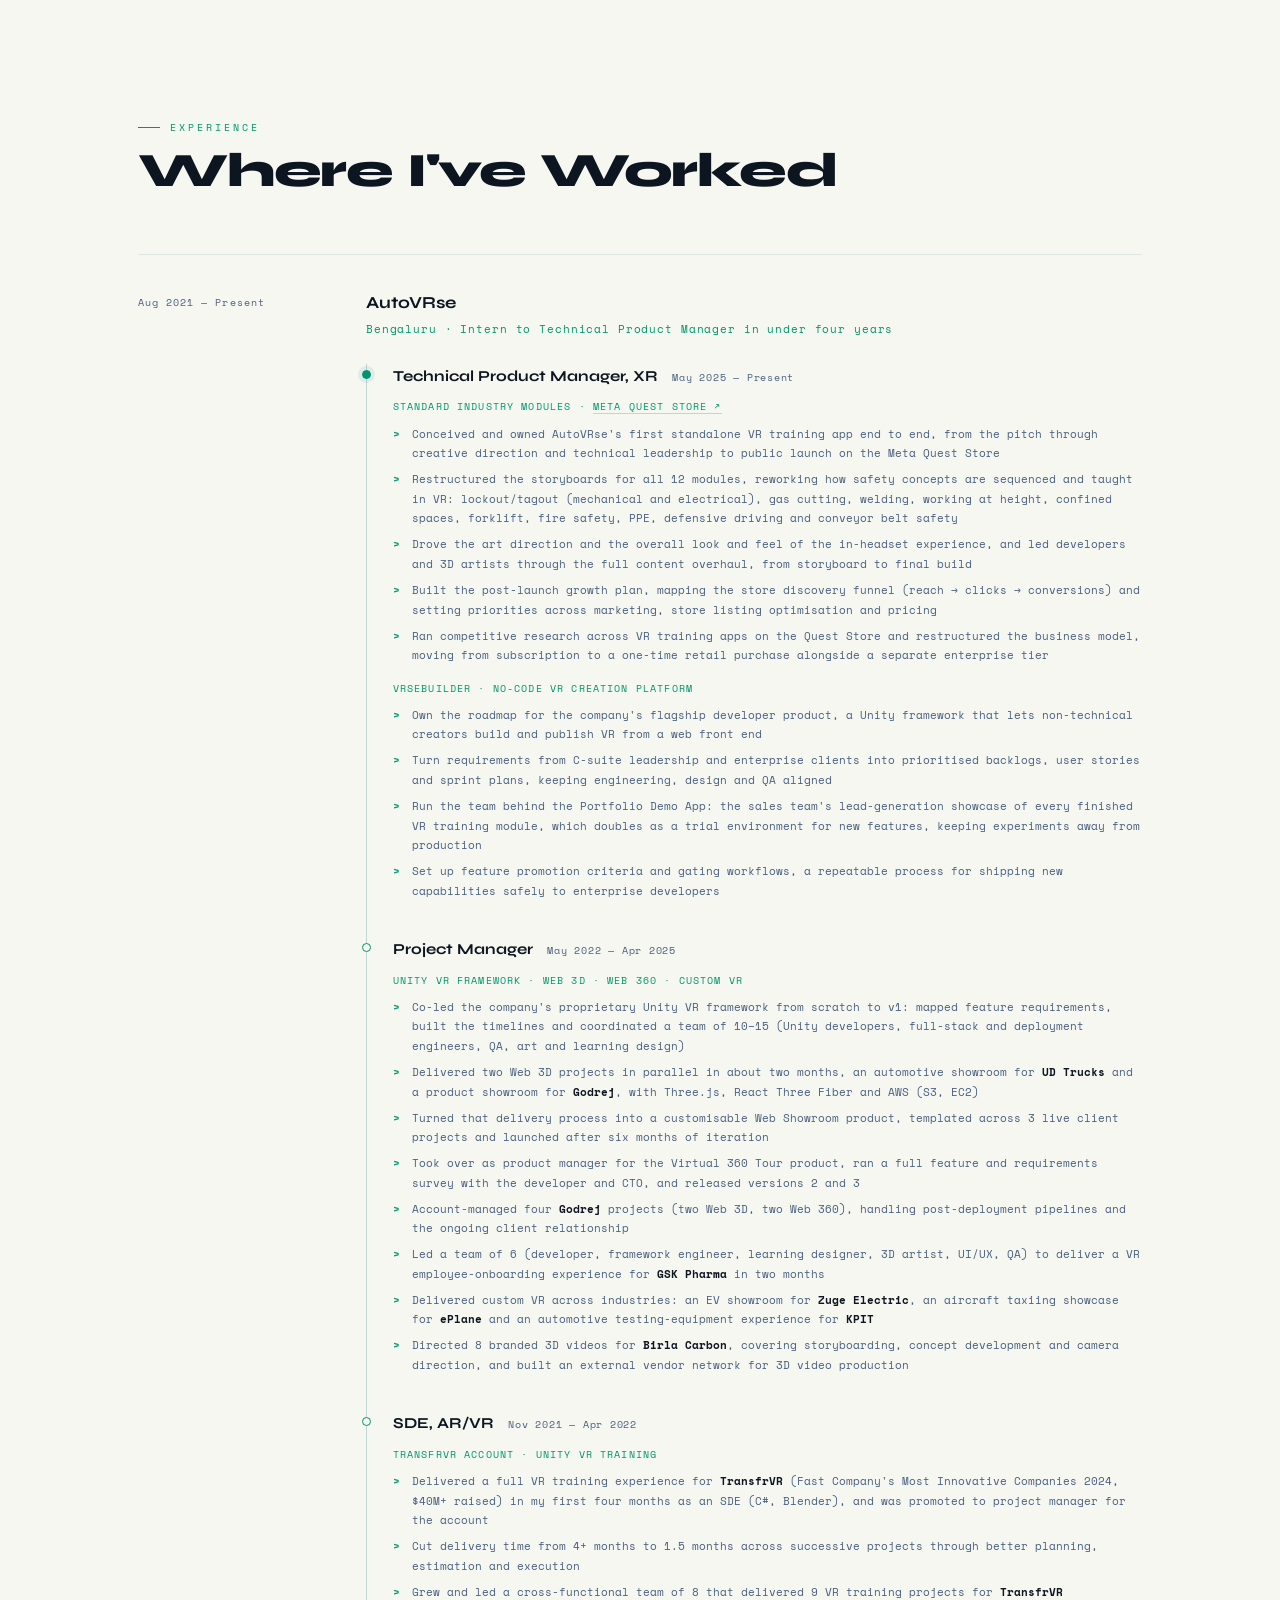
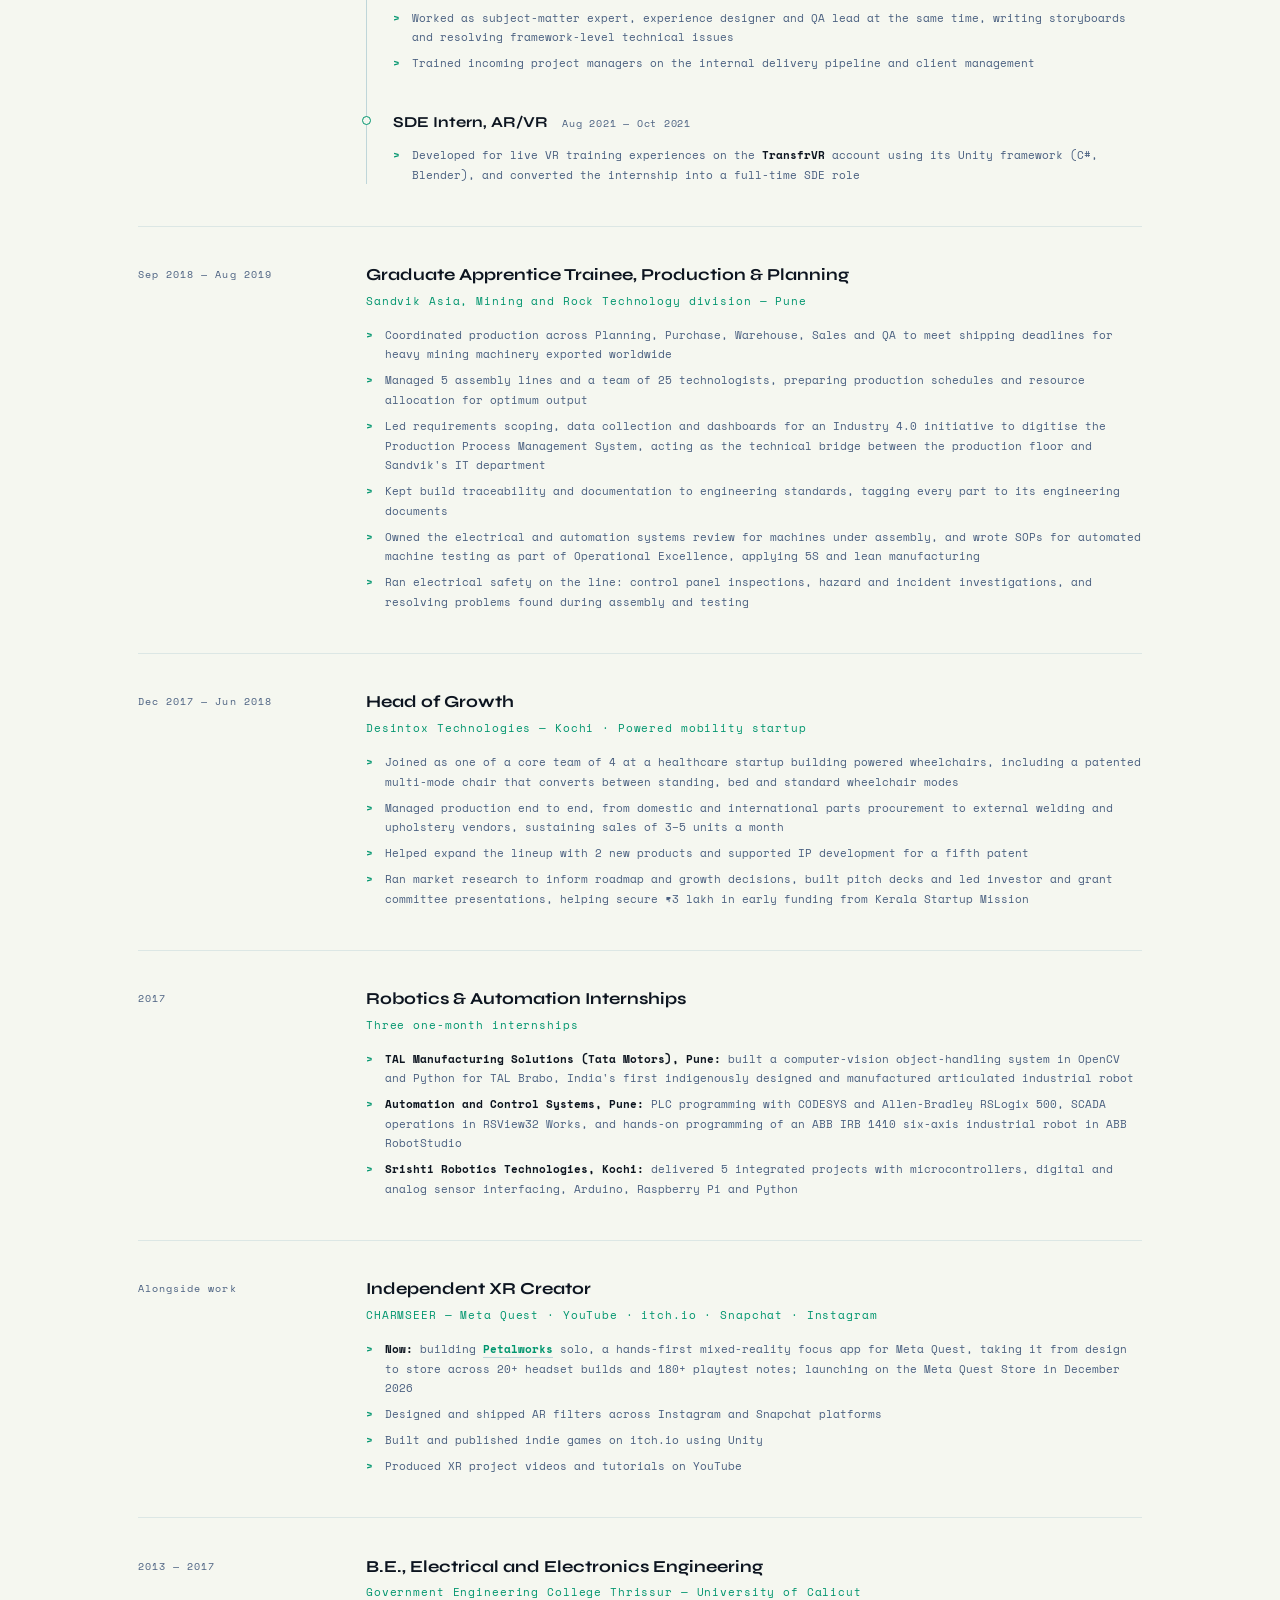
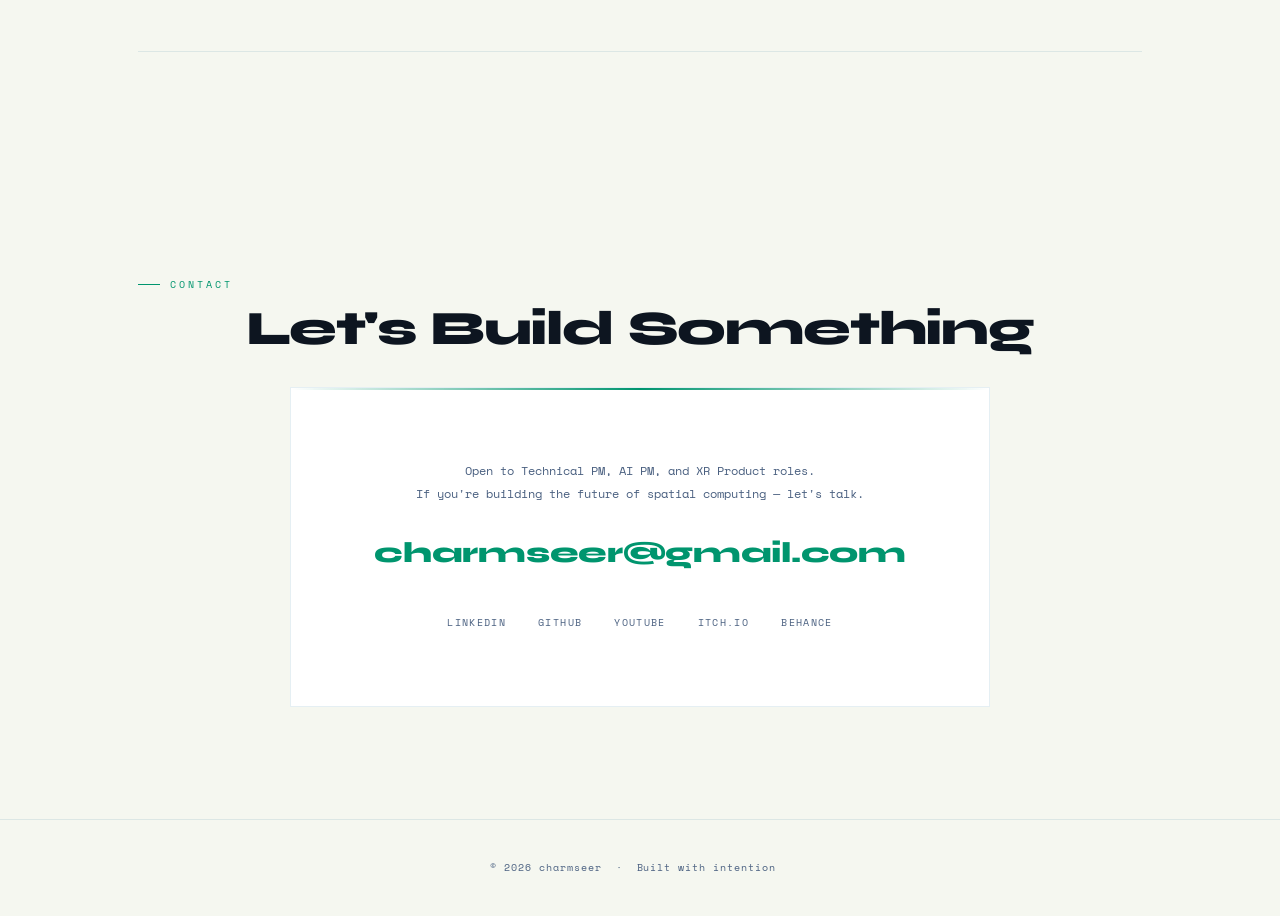
==== commit f9da0c41: "Point About and XR Creator entries to Petalworks Replace the filters-and-lenses line in Who I Am wit" ====
--- a/index.html
+++ b/index.html
@@ -8,7 +8,7 @@
   <link rel="shortcut icon" type="image/png" href="favicon.png"/>
   <link rel="preconnect" href="https://fonts.googleapis.com"/>
   <link href="https://fonts.googleapis.com/css2?family=Space+Mono:wght@400;700&family=Syne:wght@400;700;800&display=swap" rel="stylesheet"/>
-  <link rel="stylesheet" href="style.css?v=2026-11-26"/>
+  <link rel="stylesheet" href="style.css?v=2026-11-26b"/>
 </head>
 <body>
 
@@ -81,7 +81,7 @@
       <div class="about-grid reveal">
         <div class="about-text">
           <p>I'm a <strong>Technical Product Manager</strong> with 7+ years across XR product development, manufacturing operations and healthcare tech, including <strong>5+ years shipping VR, WebXR and Web 3D products at AutoVRse</strong> for global enterprises.</p>
-          <p>My path runs from the production floor at <strong>Sandvik</strong>, a 160-year-old global mining technology leader, through an early-stage healthcare startup, to owning XR products end to end. Along the way I never stopped building on my own: lenses on Snapchat, filters on Instagram and games on itch.io.</p>
+          <p>My path runs from the production floor at <strong>Sandvik</strong>, a 160-year-old global mining technology leader, through an early-stage healthcare startup, to owning XR products end to end. Outside work, I take my own products from idea to store: most recently <a href="petalworks/">Petalworks</a>, a mixed-reality focus app I designed, built and playtested solo, launching on the Meta Quest Store this December.</p>
           <p>That mix is what I bring to a team: enough depth in Unity, WebXR and delivery to ask engineers the right questions, and enough business sense to push for the right answers. At every stage, my job has been bridging the two.</p>
           <p>I'm actively exploring opportunities in <strong>VR/XR Technical Product Management</strong> and <strong>AI Product</strong> — roles where the future of computing is being built right now.</p>
         </div>
@@ -358,8 +358,9 @@
           <div class="exp-period">Alongside work</div>
           <div class="exp-content">
             <div class="exp-role">Independent XR Creator</div>
-            <div class="exp-company">CHARMSEER — YouTube · itch.io · Snapchat · Instagram</div>
+            <div class="exp-company">CHARMSEER — Meta Quest · YouTube · itch.io · Snapchat · Instagram</div>
             <ul class="exp-bullets">
+              <li><strong>Now:</strong> building <a href="petalworks/">Petalworks</a> solo, a hands-first mixed-reality focus app for Meta Quest, taking it from design to store across 20+ headset builds and 180+ playtest notes; launching on the Meta Quest Store in December 2026</li>
               <li>Designed and shipped AR filters across Instagram and Snapchat platforms</li>
               <li>Built and published indie games on itch.io using Unity</li>
               <li>Produced XR project videos and tutorials on YouTube</li>
@@ -406,6 +407,6 @@
     <span>© 2026 charmseer &nbsp;·&nbsp; Built with intention &nbsp;</span>
   </footer>
 
-  <script src="script.js?v=2026-11-26"></script>
+  <script src="script.js?v=2026-11-26b"></script>
 </body>
 </html>
--- a/style.css
+++ b/style.css
@@ -444,6 +444,14 @@
   margin-bottom: 1.1rem;
 }
 .about-text p strong { color: var(--text); }
+.about-text a {
+  color: var(--accent);
+  font-weight: 700;
+  text-decoration: none;
+  border-bottom: 1px solid var(--border);
+  transition: border-color 0.2s;
+}
+.about-text a:hover { border-color: var(--accent); }
 
 .about-stats {
   display: grid;
@@ -678,6 +686,14 @@
   font-weight: 700;
 }
 .exp-bullets strong { color: var(--text); font-weight: 700; }
+.exp-bullets a {
+  color: var(--accent);
+  font-weight: 700;
+  text-decoration: none;
+  border-bottom: 1px solid var(--border);
+  transition: border-color 0.2s;
+}
+.exp-bullets a:hover { border-color: var(--accent); }
 
 /* Several roles at one company, newest first, joined by a timeline line */
 .exp-ladder {
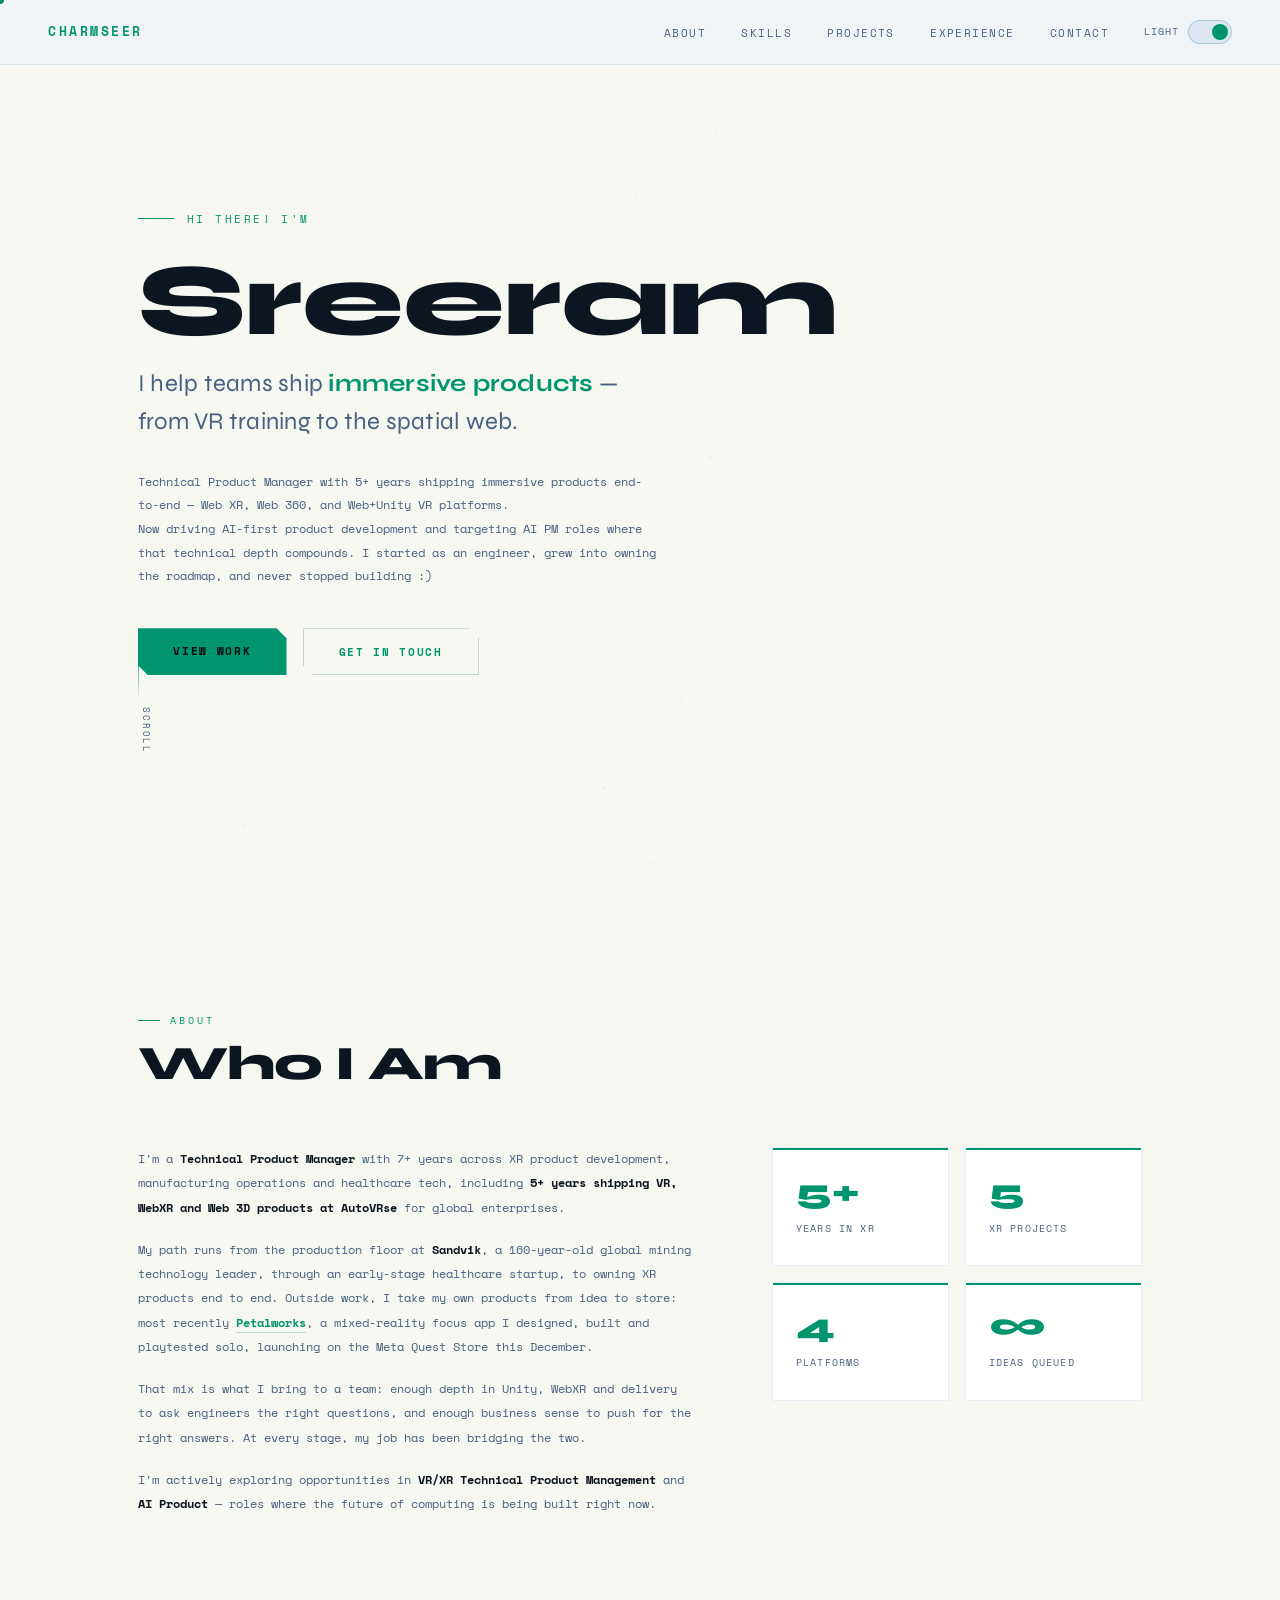
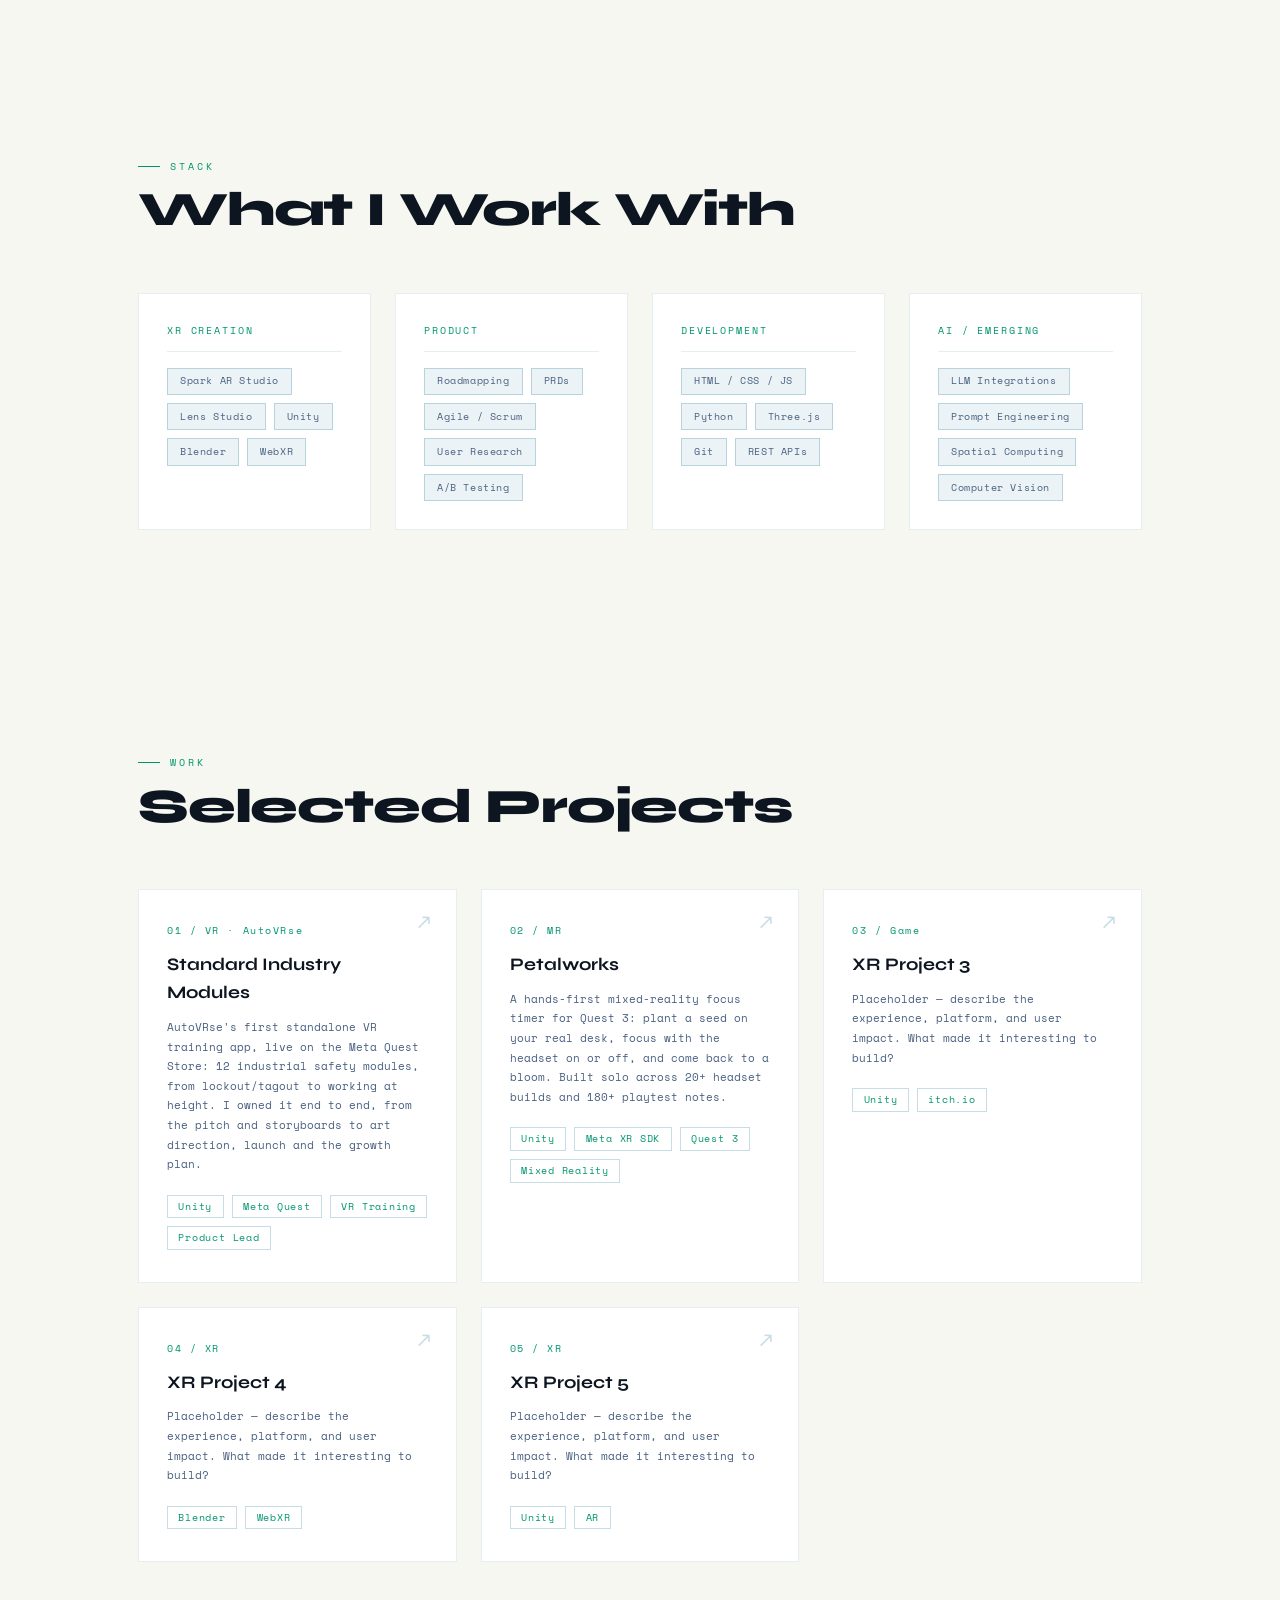
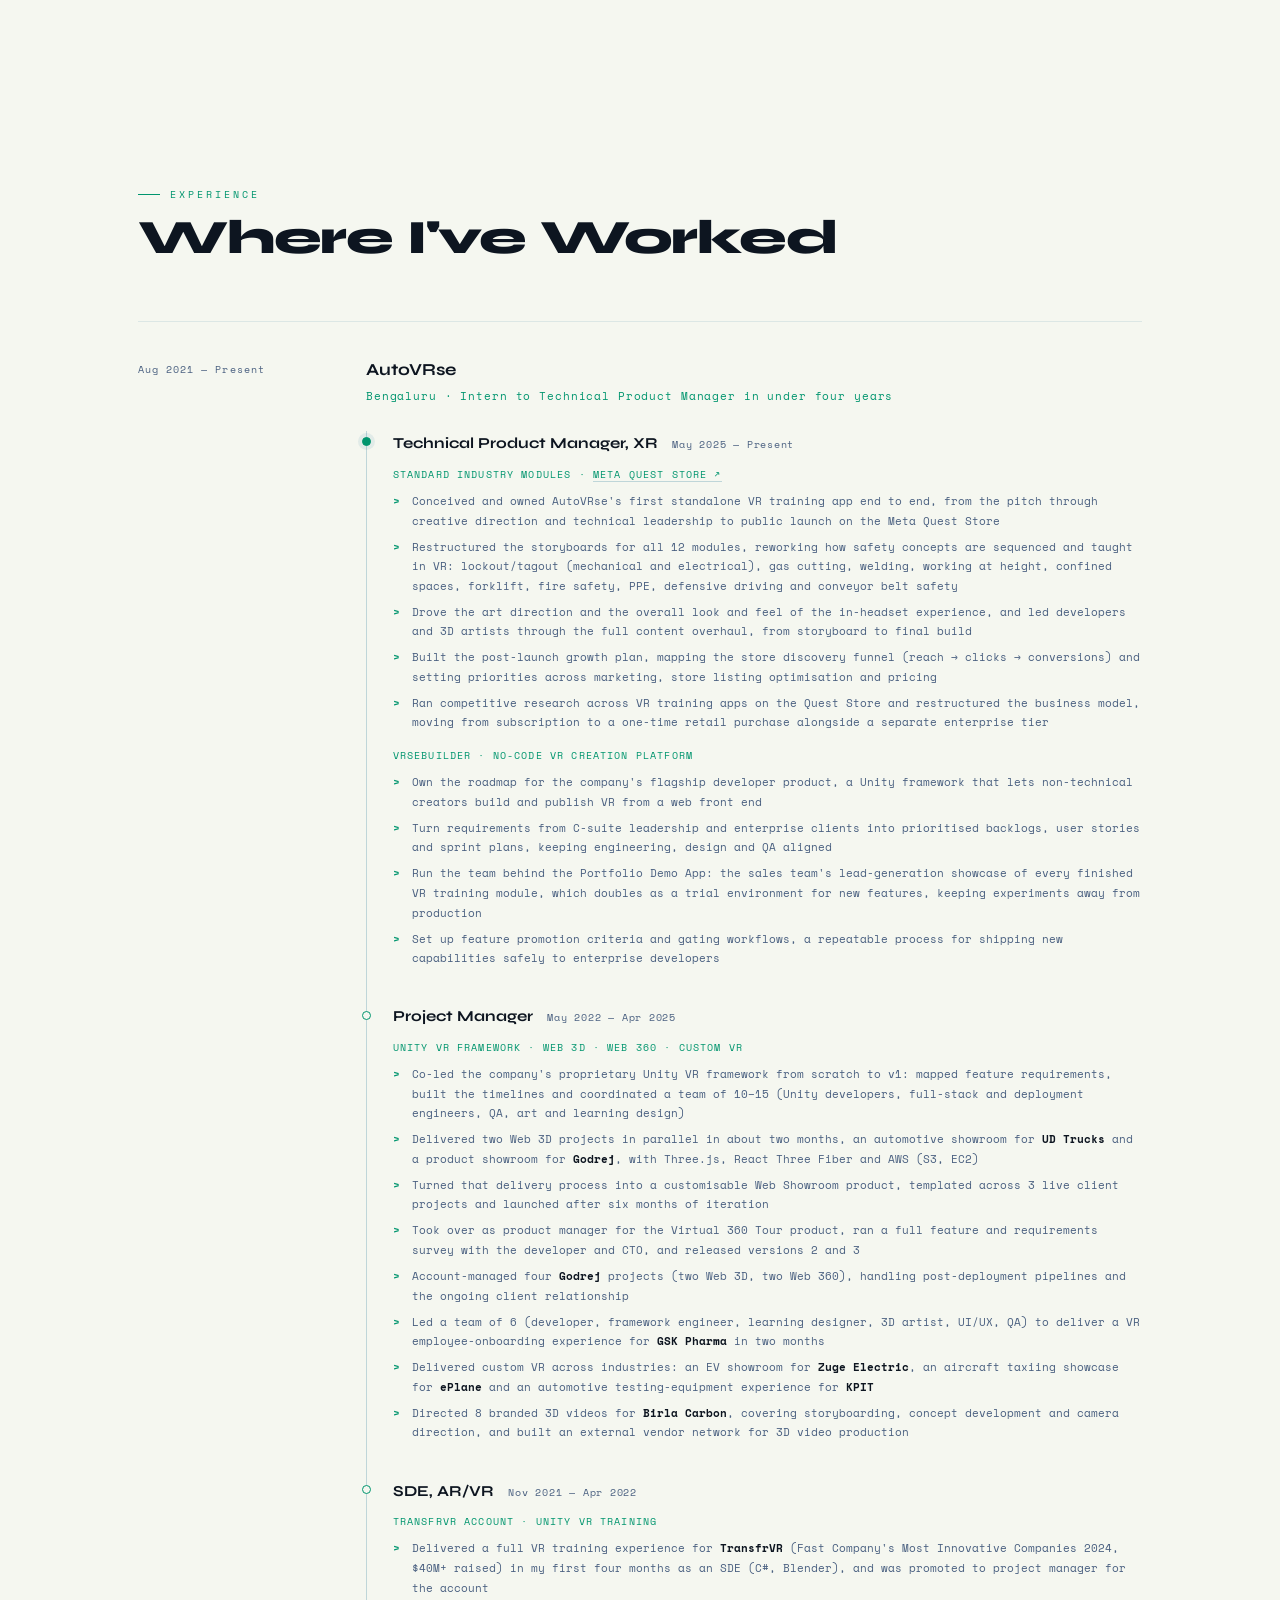
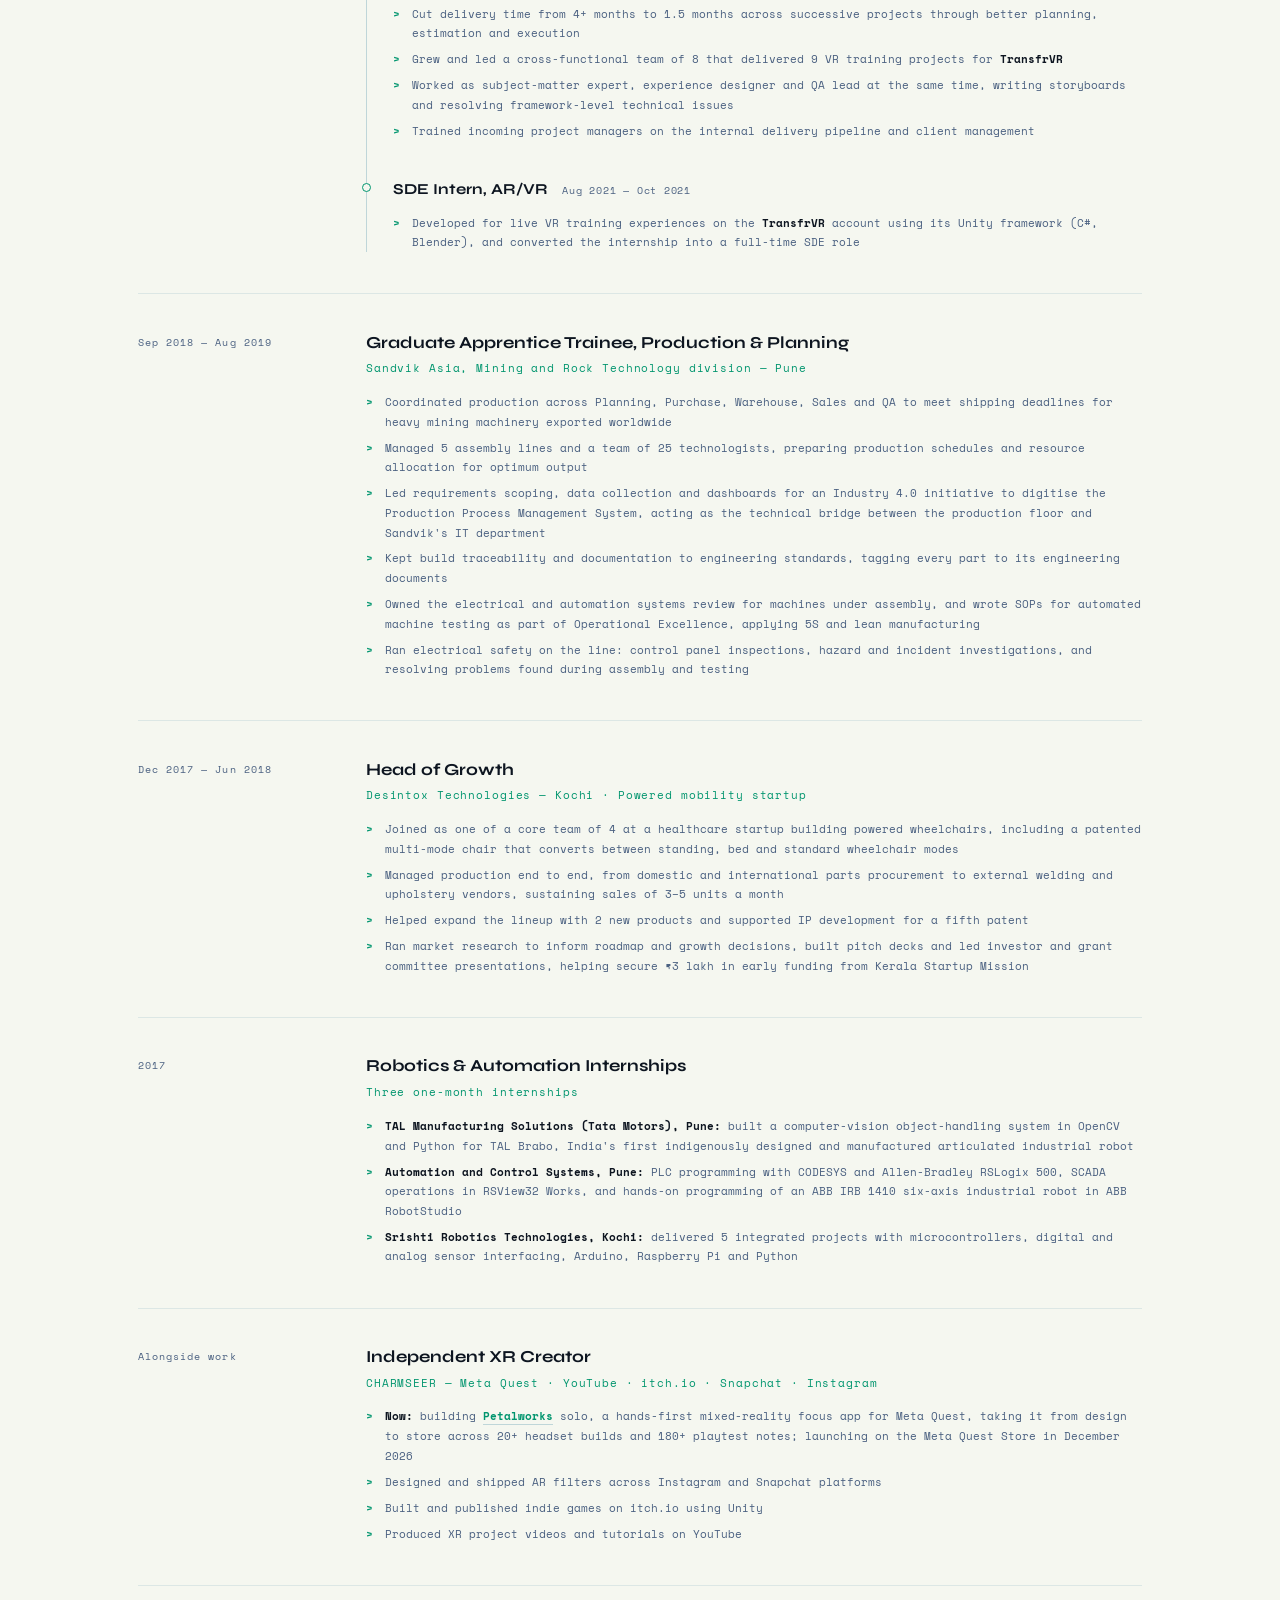
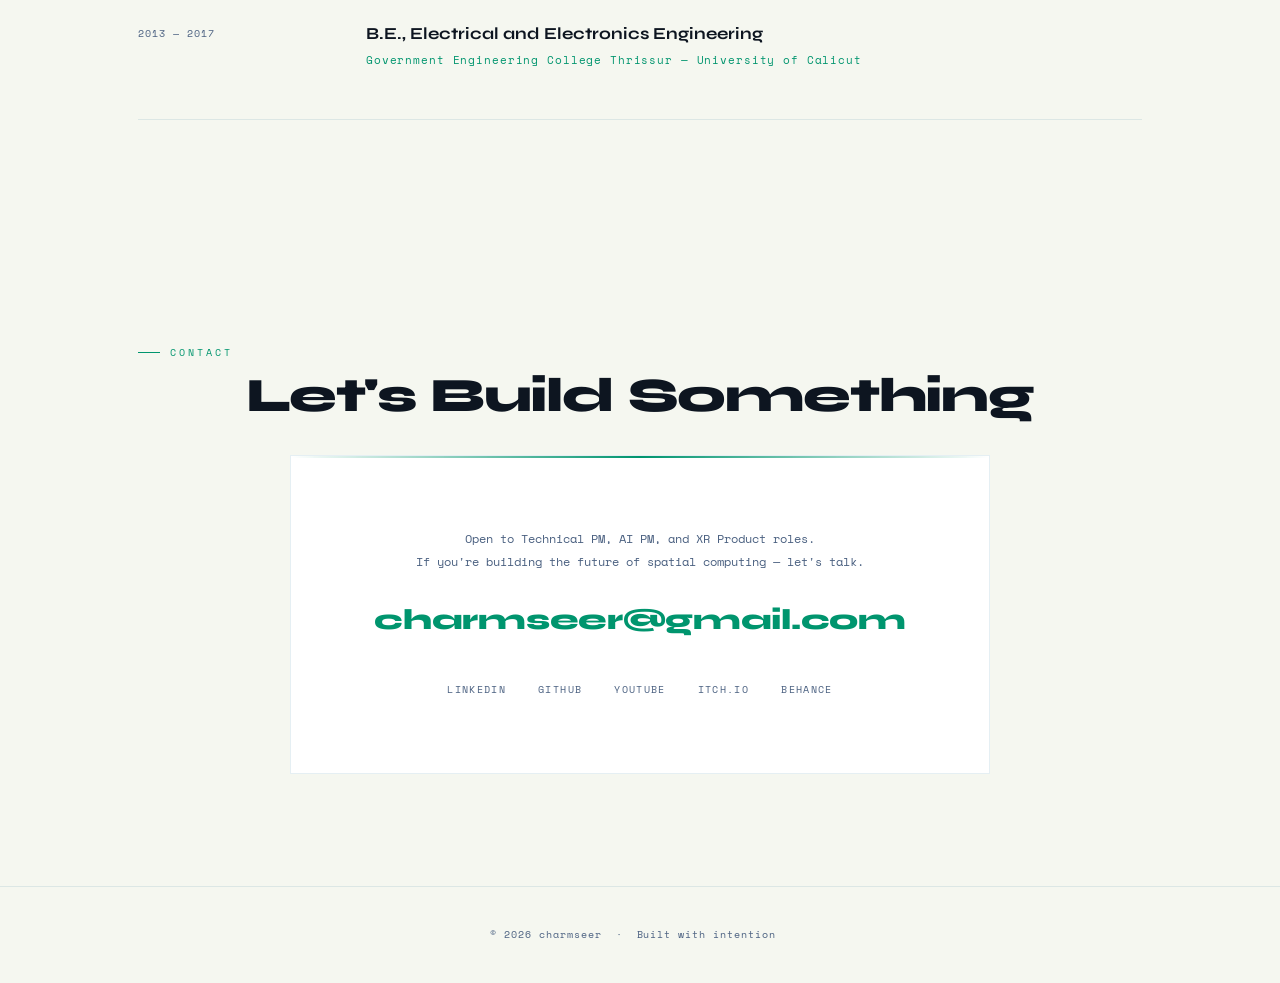
==== commit 154317e5: "Add Standard Industry Modules as project card 01 Replace the XR Project 1 placeholder with AutoVRse'" ====
--- a/index.html
+++ b/index.html
@@ -163,16 +163,18 @@
       </div>
       <div class="projects-grid reveal">
 
-        <div class="project-card">
-          <span class="project-num">01 / XR</span>
+        <a href="https://www.meta.com/en-gb/experiences/autovrse-standard-industry-modules/1046743811173548/" class="project-card" target="_blank" rel="noopener">
+          <span class="project-num">01 / VR · AutoVRse</span>
           <div class="project-arrow">&#8599;</div>
-          <div class="project-name">XR Project 1</div>
-          <p class="project-desc">Placeholder — describe the experience, platform, and user impact. What made it interesting to build?</p>
+          <div class="project-name">Standard Industry Modules</div>
+          <p class="project-desc">AutoVRse's first standalone VR training app, live on the Meta Quest Store: 12 industrial safety modules, from lockout/tagout to working at height. I owned it end to end, from the pitch and storyboards to art direction, launch and the growth plan.</p>
           <div class="project-tags">
-            <span class="project-tag">Spark AR</span>
-            <span class="project-tag">Instagram</span>
-          </div>
-        </div>
+            <span class="project-tag">Unity</span>
+            <span class="project-tag">Meta Quest</span>
+            <span class="project-tag">VR Training</span>
+            <span class="project-tag">Product Lead</span>
+          </div>
+        </a>
 
         <a href="petalworks/" class="project-card">
           <span class="project-num">02 / MR</span>
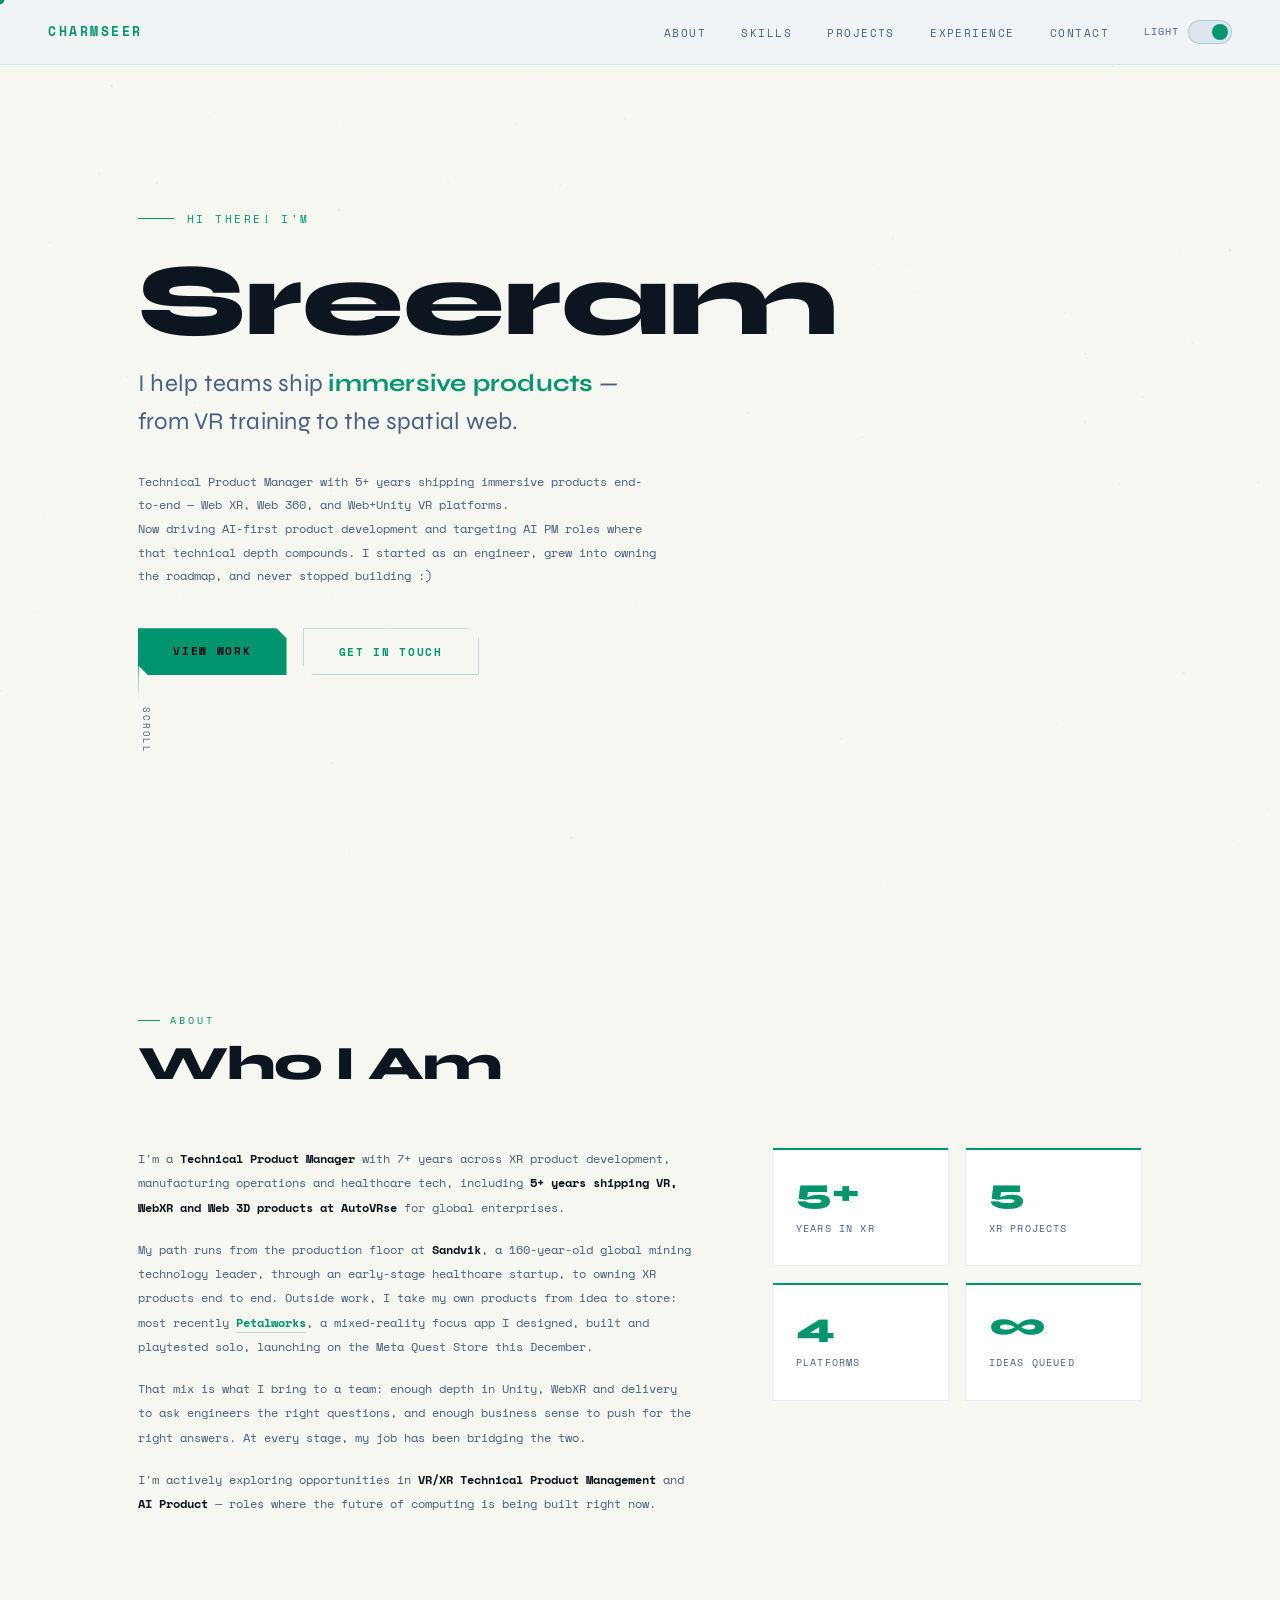
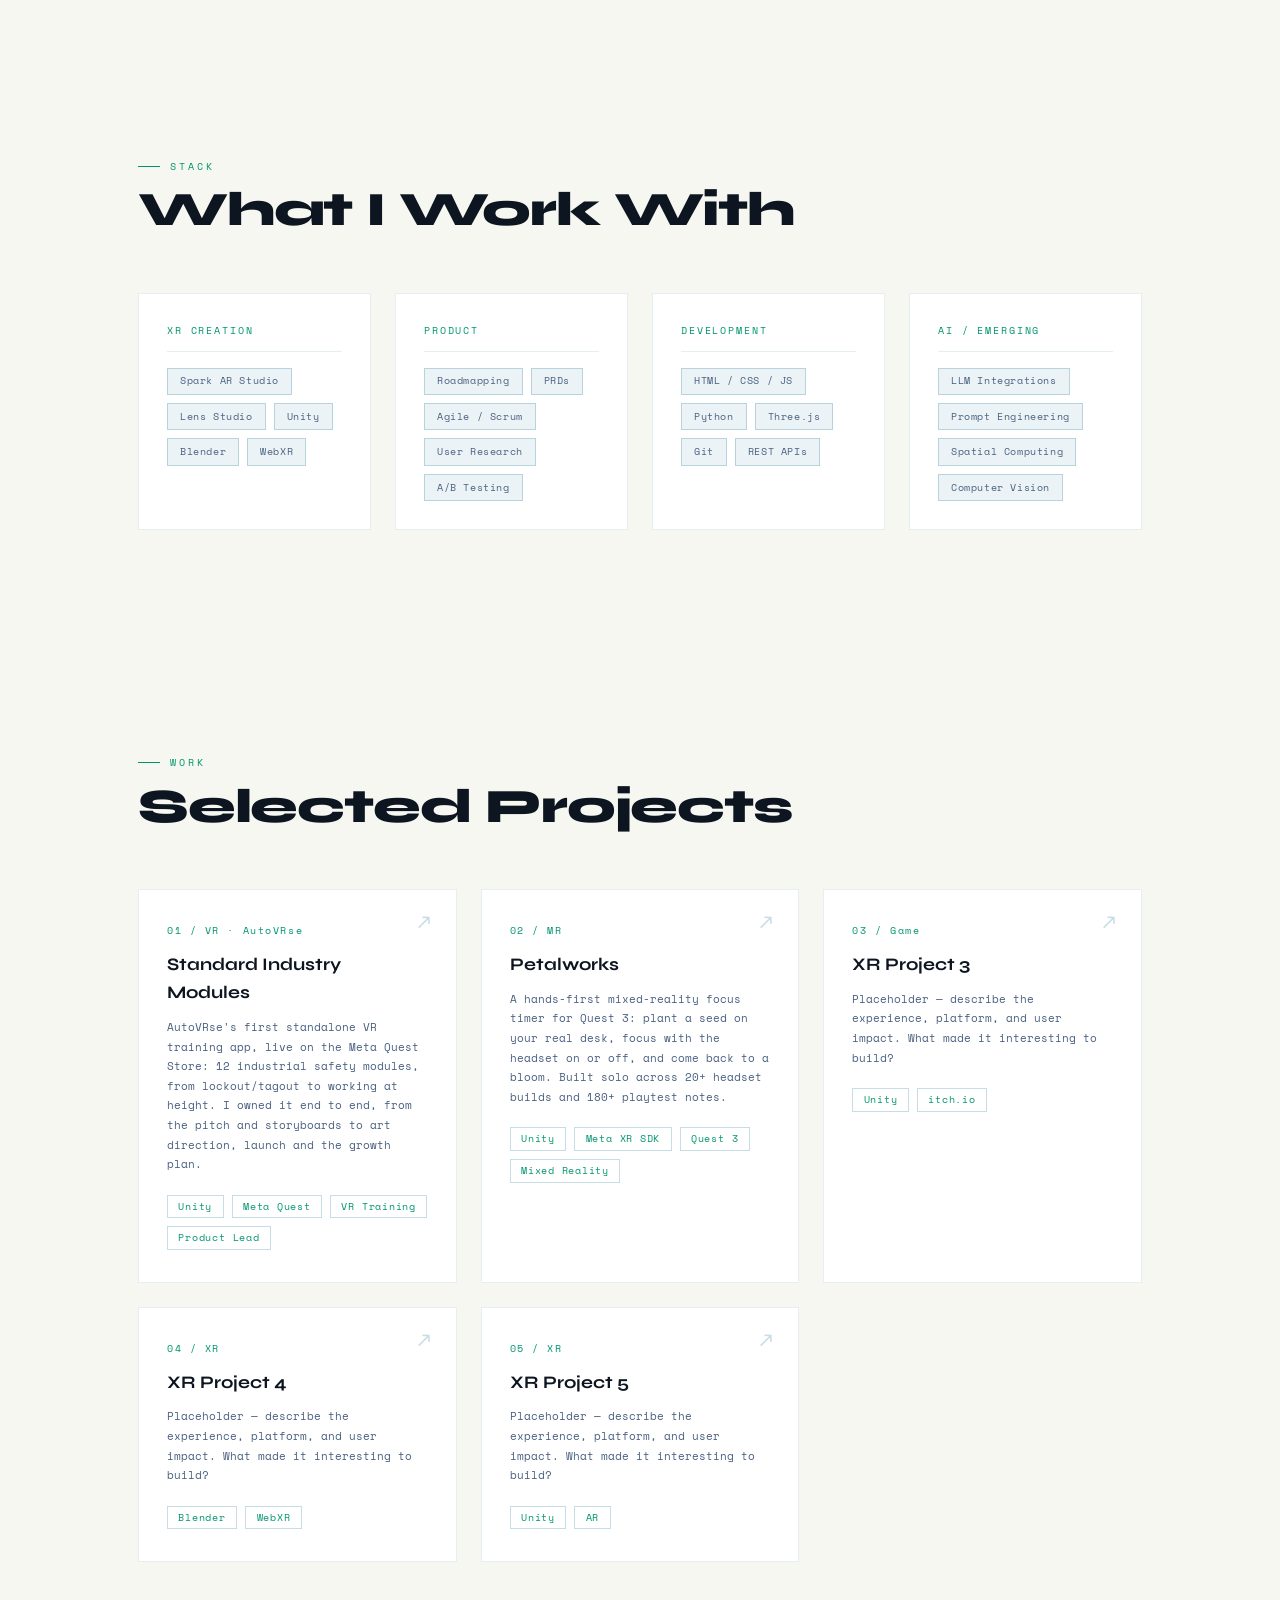
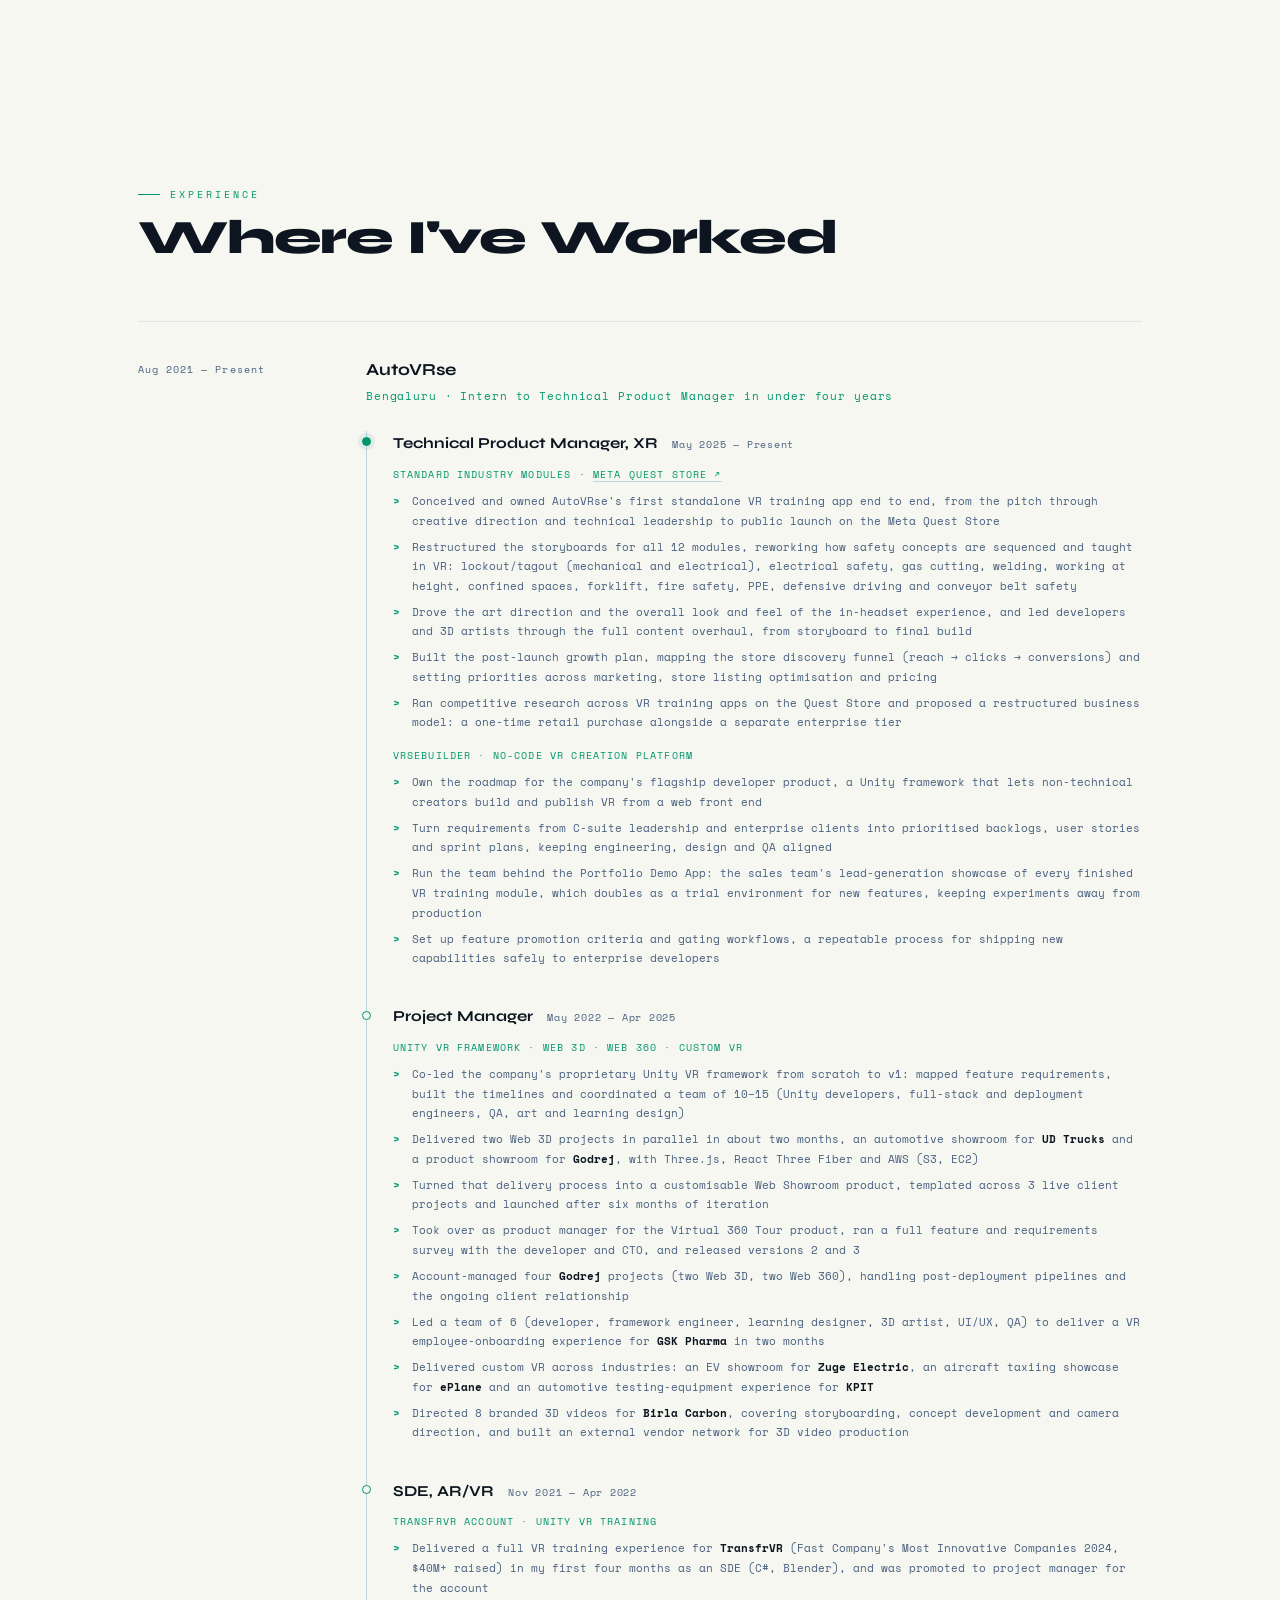
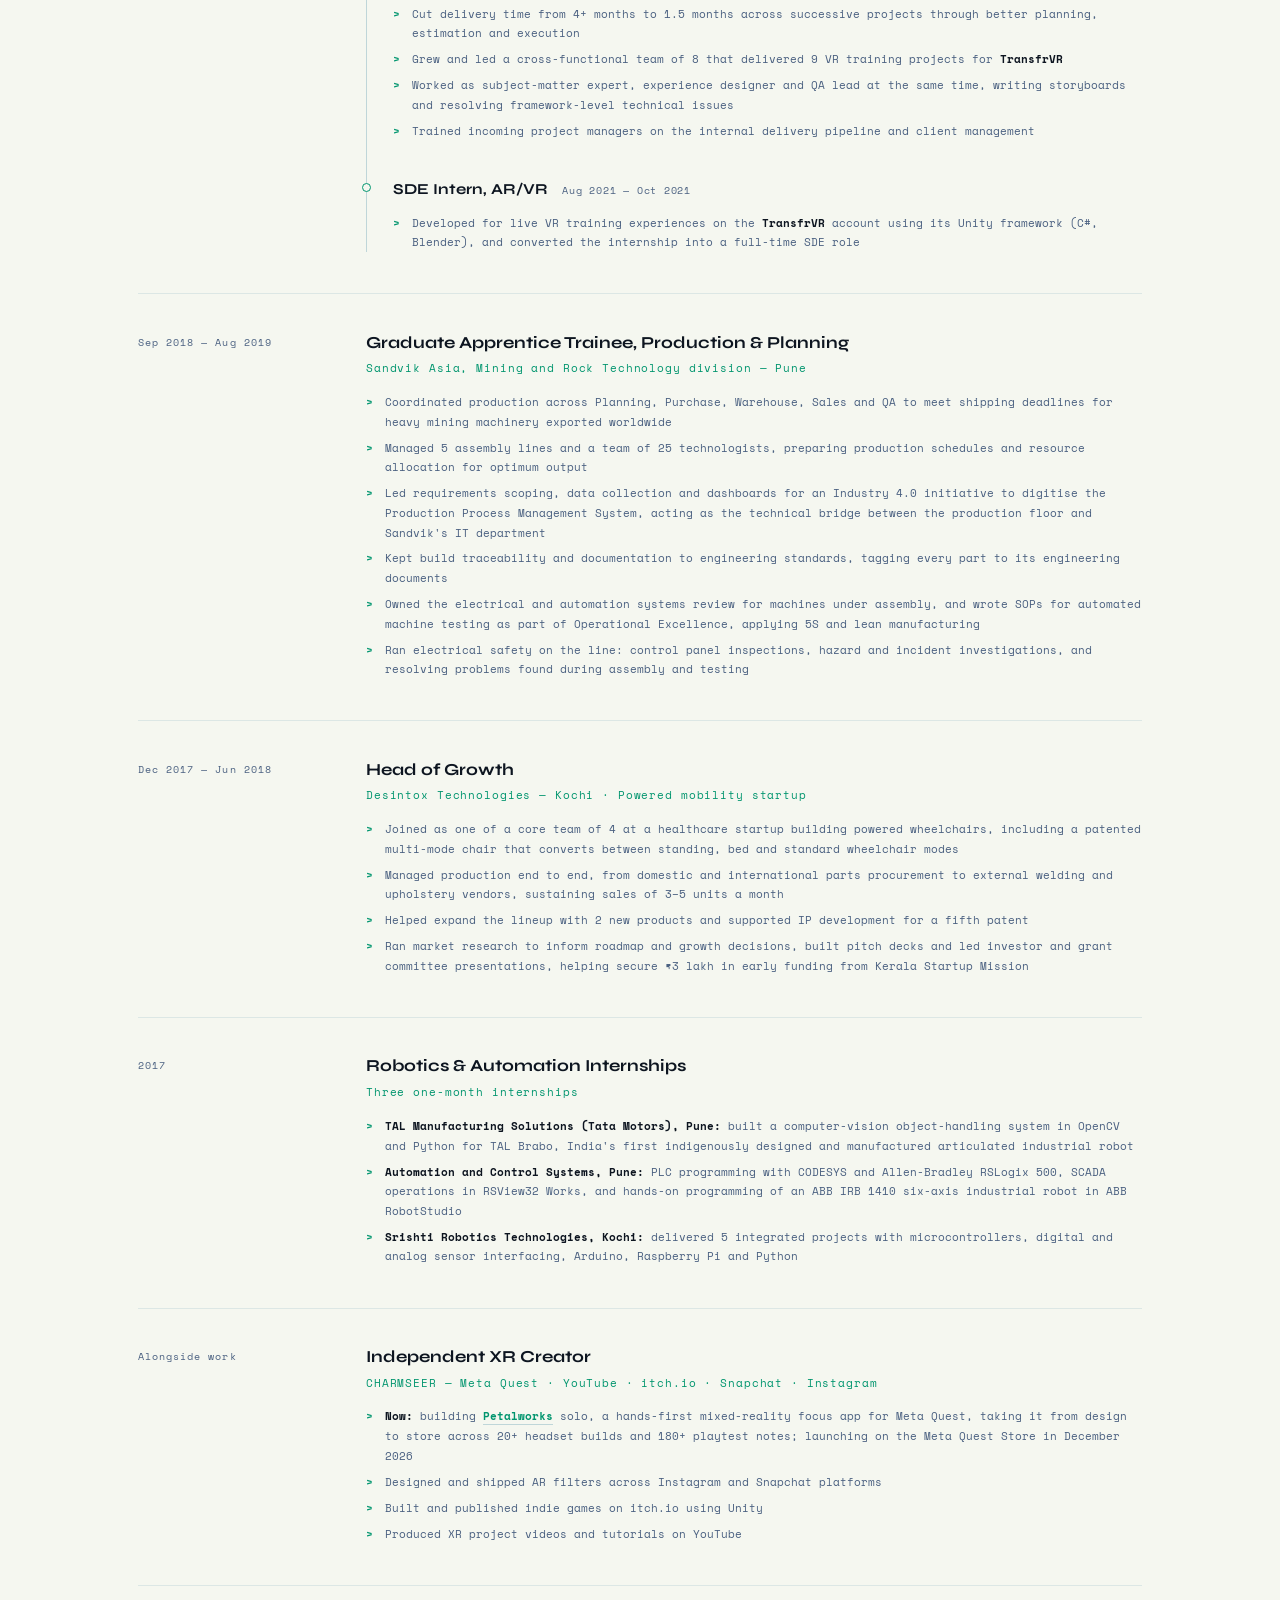
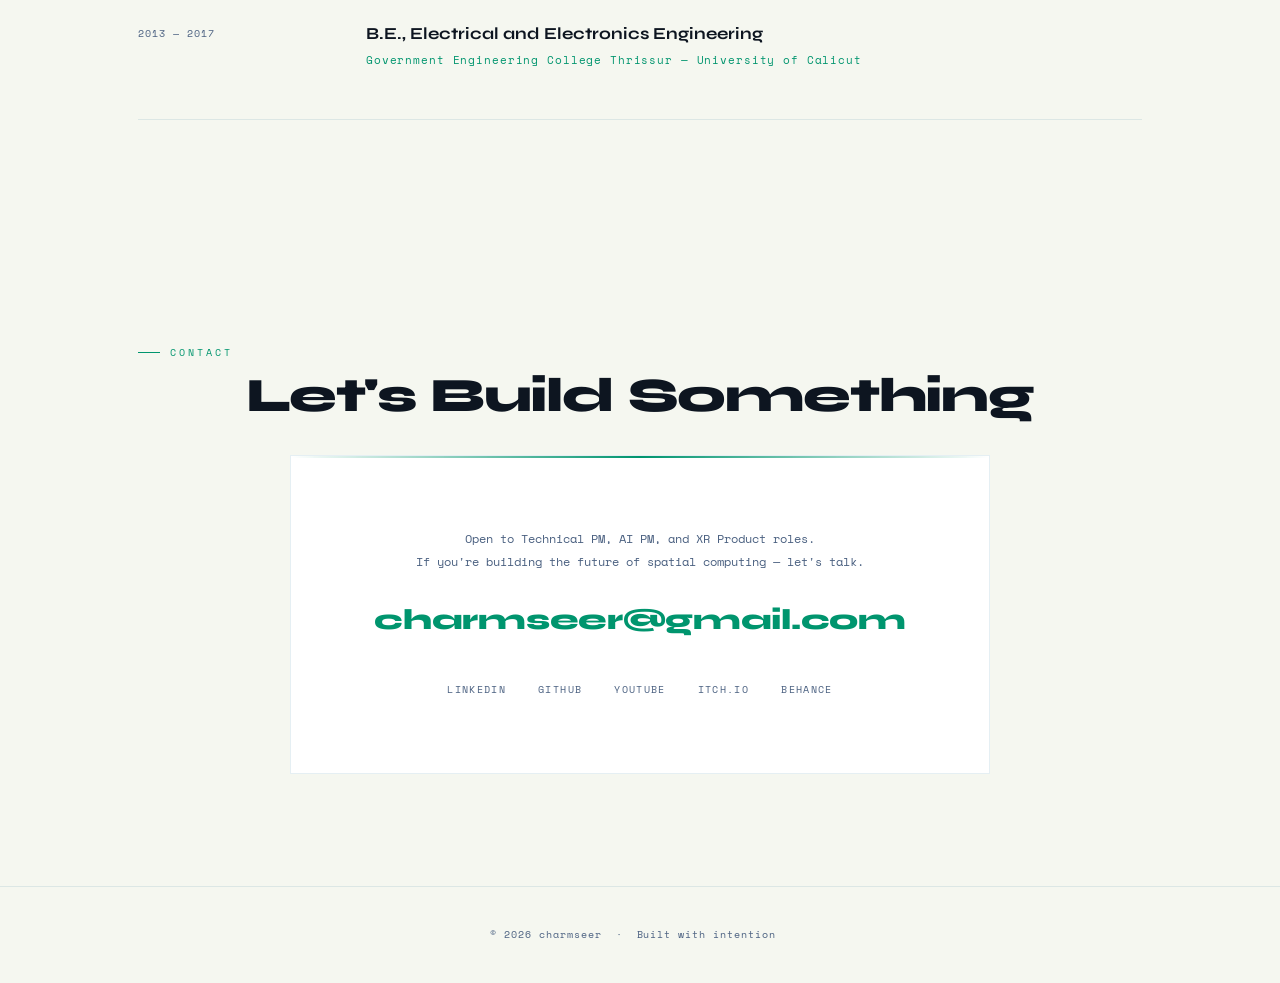
==== commit a3015f41: "Add Standard Industry Modules case-study page New page at /standard-industry-modules, built from the" ====
--- a/index.html
+++ b/index.html
@@ -8,7 +8,7 @@
   <link rel="shortcut icon" type="image/png" href="favicon.png"/>
   <link rel="preconnect" href="https://fonts.googleapis.com"/>
   <link href="https://fonts.googleapis.com/css2?family=Space+Mono:wght@400;700&family=Syne:wght@400;700;800&display=swap" rel="stylesheet"/>
-  <link rel="stylesheet" href="style.css?v=2026-11-26b"/>
+  <link rel="stylesheet" href="style.css?v=2026-11-26c"/>
 </head>
 <body>
 
@@ -163,7 +163,7 @@
       </div>
       <div class="projects-grid reveal">
 
-        <a href="https://www.meta.com/en-gb/experiences/autovrse-standard-industry-modules/1046743811173548/" class="project-card" target="_blank" rel="noopener">
+        <a href="standard-industry-modules/" class="project-card">
           <span class="project-num">01 / VR · AutoVRse</span>
           <div class="project-arrow">&#8599;</div>
           <div class="project-name">Standard Industry Modules</div>
@@ -251,10 +251,10 @@
                 <div class="exp-project">Standard Industry Modules · <a href="https://www.meta.com/en-gb/experiences/autovrse-standard-industry-modules/1046743811173548/" target="_blank" rel="noopener">Meta Quest Store &#8599;</a></div>
                 <ul class="exp-bullets">
                   <li>Conceived and owned AutoVRse's first standalone VR training app end to end, from the pitch through creative direction and technical leadership to public launch on the Meta Quest Store</li>
-                  <li>Restructured the storyboards for all 12 modules, reworking how safety concepts are sequenced and taught in VR: lockout/tagout (mechanical and electrical), gas cutting, welding, working at height, confined spaces, forklift, fire safety, PPE, defensive driving and conveyor belt safety</li>
+                  <li>Restructured the storyboards for all 12 modules, reworking how safety concepts are sequenced and taught in VR: lockout/tagout (mechanical and electrical), electrical safety, gas cutting, welding, working at height, confined spaces, forklift, fire safety, PPE, defensive driving and conveyor belt safety</li>
                   <li>Drove the art direction and the overall look and feel of the in-headset experience, and led developers and 3D artists through the full content overhaul, from storyboard to final build</li>
                   <li>Built the post-launch growth plan, mapping the store discovery funnel (reach → clicks → conversions) and setting priorities across marketing, store listing optimisation and pricing</li>
-                  <li>Ran competitive research across VR training apps on the Quest Store and restructured the business model, moving from subscription to a one-time retail purchase alongside a separate enterprise tier</li>
+                  <li>Ran competitive research across VR training apps on the Quest Store and proposed a restructured business model: a one-time retail purchase alongside a separate enterprise tier</li>
                 </ul>
 
                 <div class="exp-project">VRsebuilder · No-code VR creation platform</div>
@@ -409,6 +409,6 @@
     <span>© 2026 charmseer &nbsp;·&nbsp; Built with intention &nbsp;</span>
   </footer>
 
-  <script src="script.js?v=2026-11-26b"></script>
+  <script src="script.js?v=2026-11-26c"></script>
 </body>
 </html>
--- a/style.css
+++ b/style.css
@@ -1396,12 +1396,64 @@
 .pw-footer-link { color: var(--accent); text-decoration: none; }
 .pw-footer-link:hover { text-decoration: underline; }
 
-/* This page has more nav links than the homepage, so it switches to the menu button sooner */
-.page-petalworks .nav-links a { white-space: nowrap; }
+/* Project pages have more nav links than the homepage, so they switch to the menu button sooner */
+.page-petalworks .nav-links a,
+.page-case .nav-links a { white-space: nowrap; }
 @media (max-width: 1024px) {
-  .page-petalworks .nav-links { display: none; }
-  .page-petalworks .nav-mobile-btn { display: block; }
-}
+  .page-petalworks .nav-links,
+  .page-case .nav-links { display: none; }
+  .page-petalworks .nav-mobile-btn,
+  .page-case .nav-mobile-btn { display: block; }
+}
+
+/* ============================================================
+   CASE-STUDY PAGES (e.g. standard-industry-modules/index.html)
+   Reuse the Petalworks page layout in the site's own palette.
+   ============================================================ */
+.page-case { --pw-clay: var(--accent2); }
+/* Product names here are longer than "Sreeram", so the hero title is a size down */
+.page-case h1.hero-name { font-size: clamp(2.4rem, 6vw, 4.6rem); line-height: 1; }
+
+/* Trailer placeholder without the Petalworks banner */
+.page-case .pw-video-placeholder {
+  justify-content: center;
+  padding-bottom: 1rem;
+  background:
+    radial-gradient(ellipse at 30% 70%, var(--accent-glow), transparent 60%),
+    radial-gradient(ellipse at 75% 30%, var(--accent-glow), transparent 55%),
+    var(--bg3);
+}
+.page-case .pw-video-placeholder .pw-play {
+  width: 72px;
+  height: 72px;
+  font-size: 1.4rem;
+  border-color: var(--accent);
+  color: var(--accent);
+  background: var(--accent-glow);
+}
+.page-case .pw-video-placeholder .pw-ph-label { color: var(--text); }
+.page-case .pw-video-placeholder .pw-ph-sub { color: var(--text2); }
+
+/* No Petalworks logo watermark in this page's screenshot placeholders */
+.page-case .pw-shot-ph::before { content: none; }
+
+.case-free {
+  display: inline-block;
+  margin-left: 0.4rem;
+  padding: 0.05rem 0.45rem;
+  border: 1px solid var(--accent);
+  font-size: 0.55rem;
+  letter-spacing: 0.12em;
+  vertical-align: middle;
+}
+.case-cta-lead {
+  font-family: 'Syne', sans-serif !important;
+  font-size: clamp(1.15rem, 2.2vw, 1.5rem) !important;
+  font-weight: 700;
+  line-height: 1.35 !important;
+  color: var(--text) !important;
+}
+#try .section-tag { margin-bottom: 1.2rem; }
 
 @media (max-width: 900px) {
   .pw-glance { grid-template-columns: 1fr; gap: 2.5rem; }
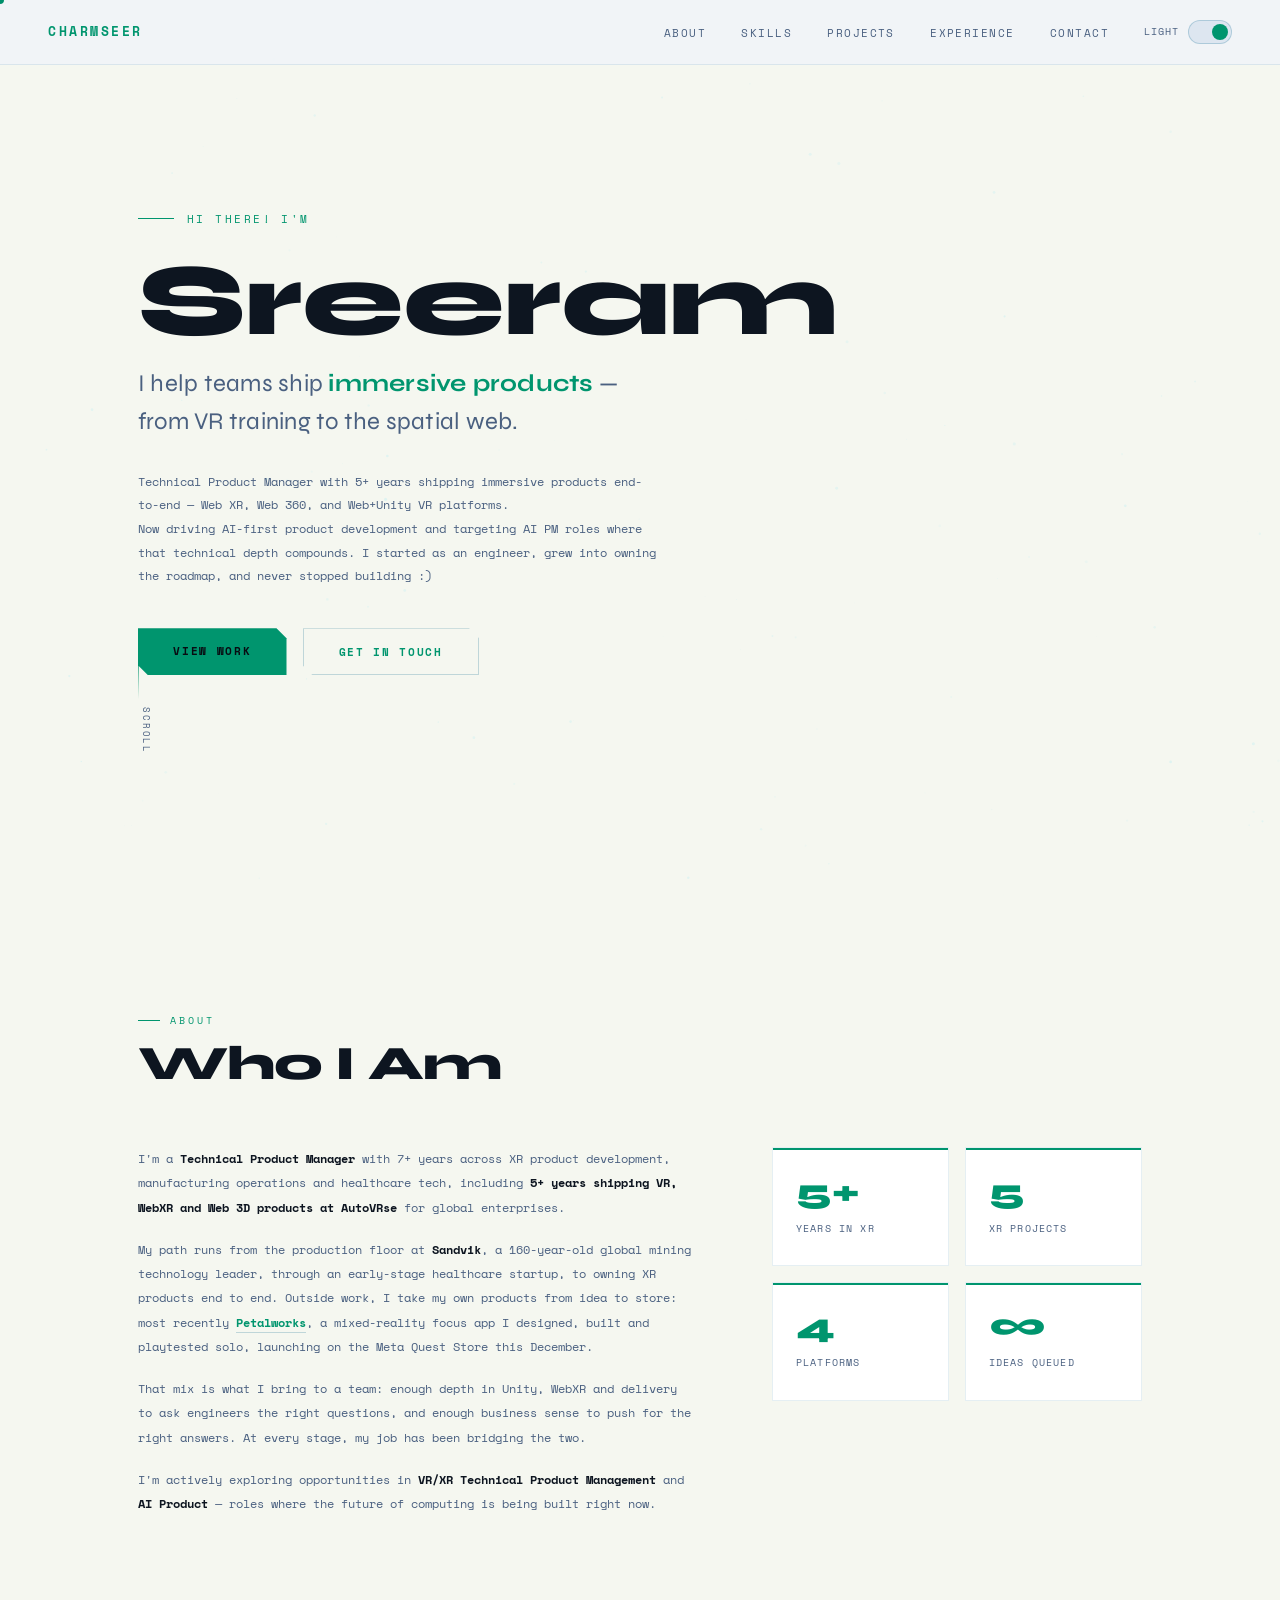
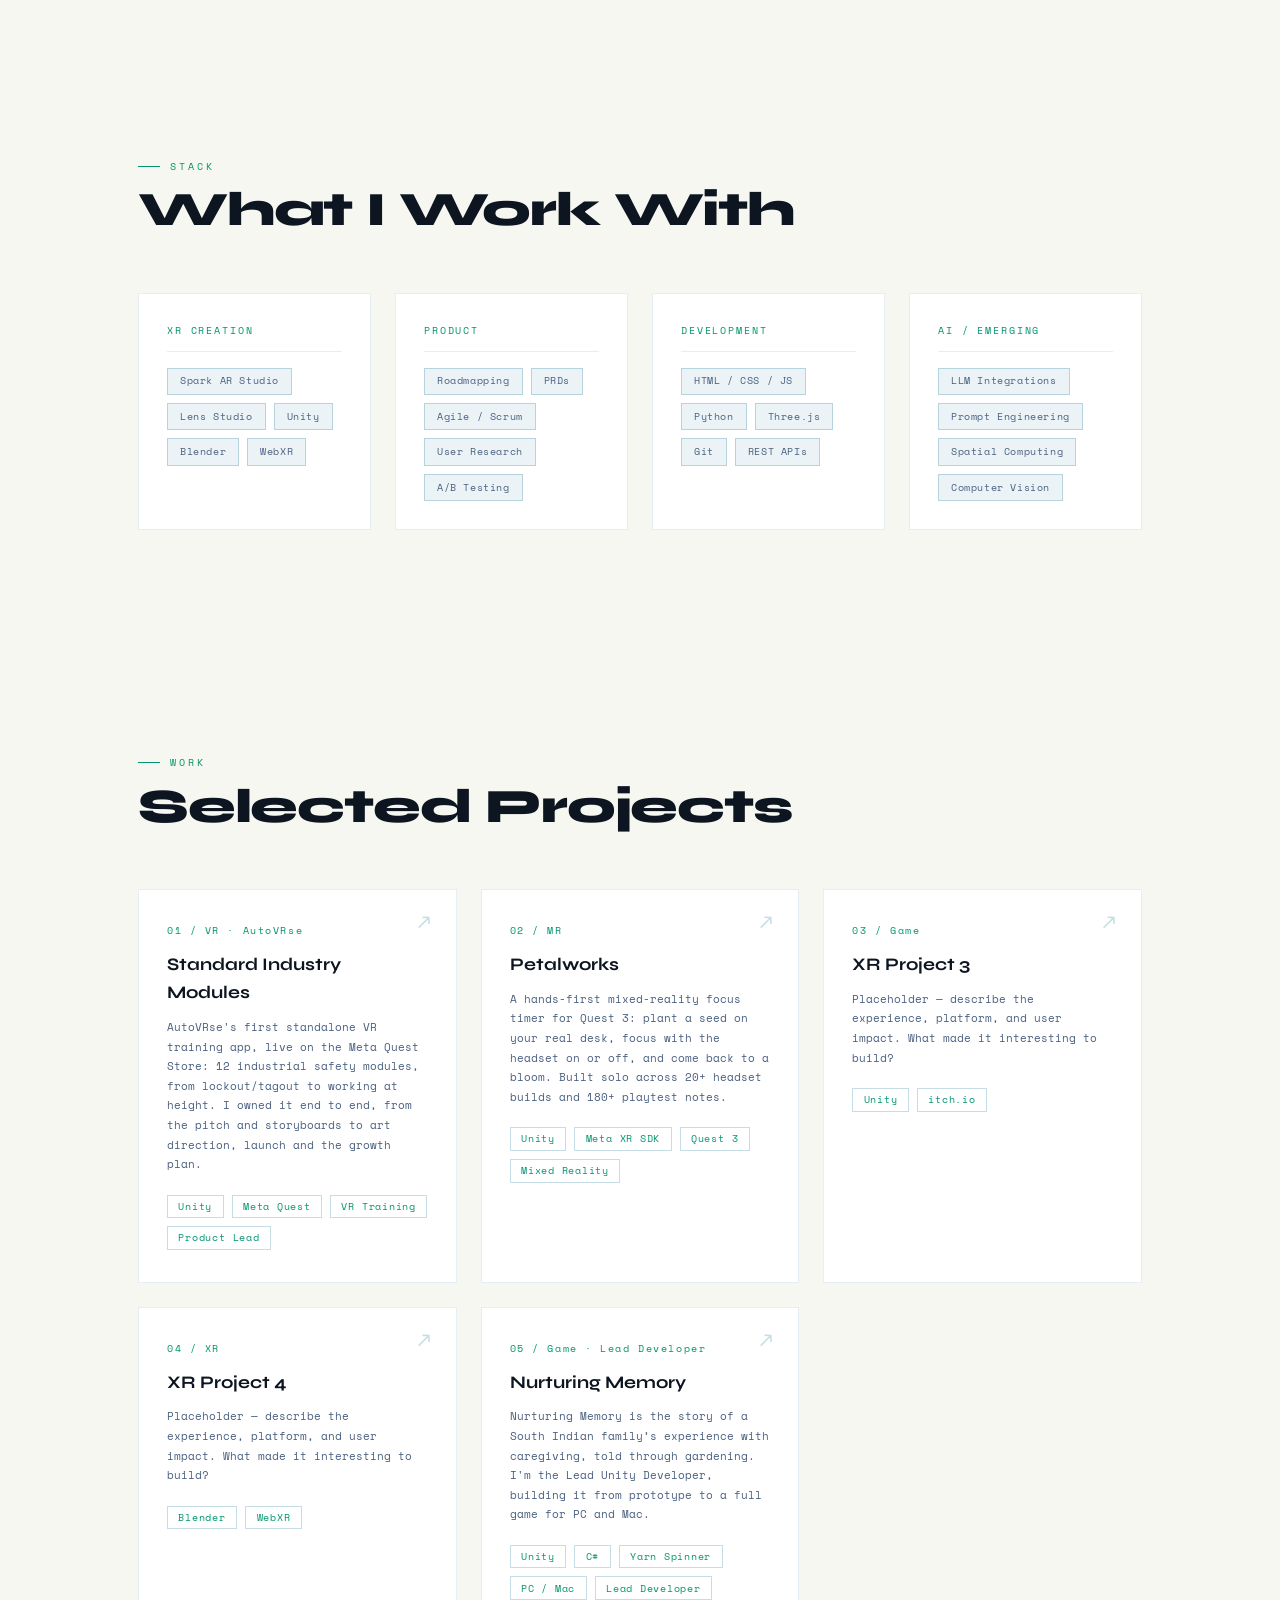
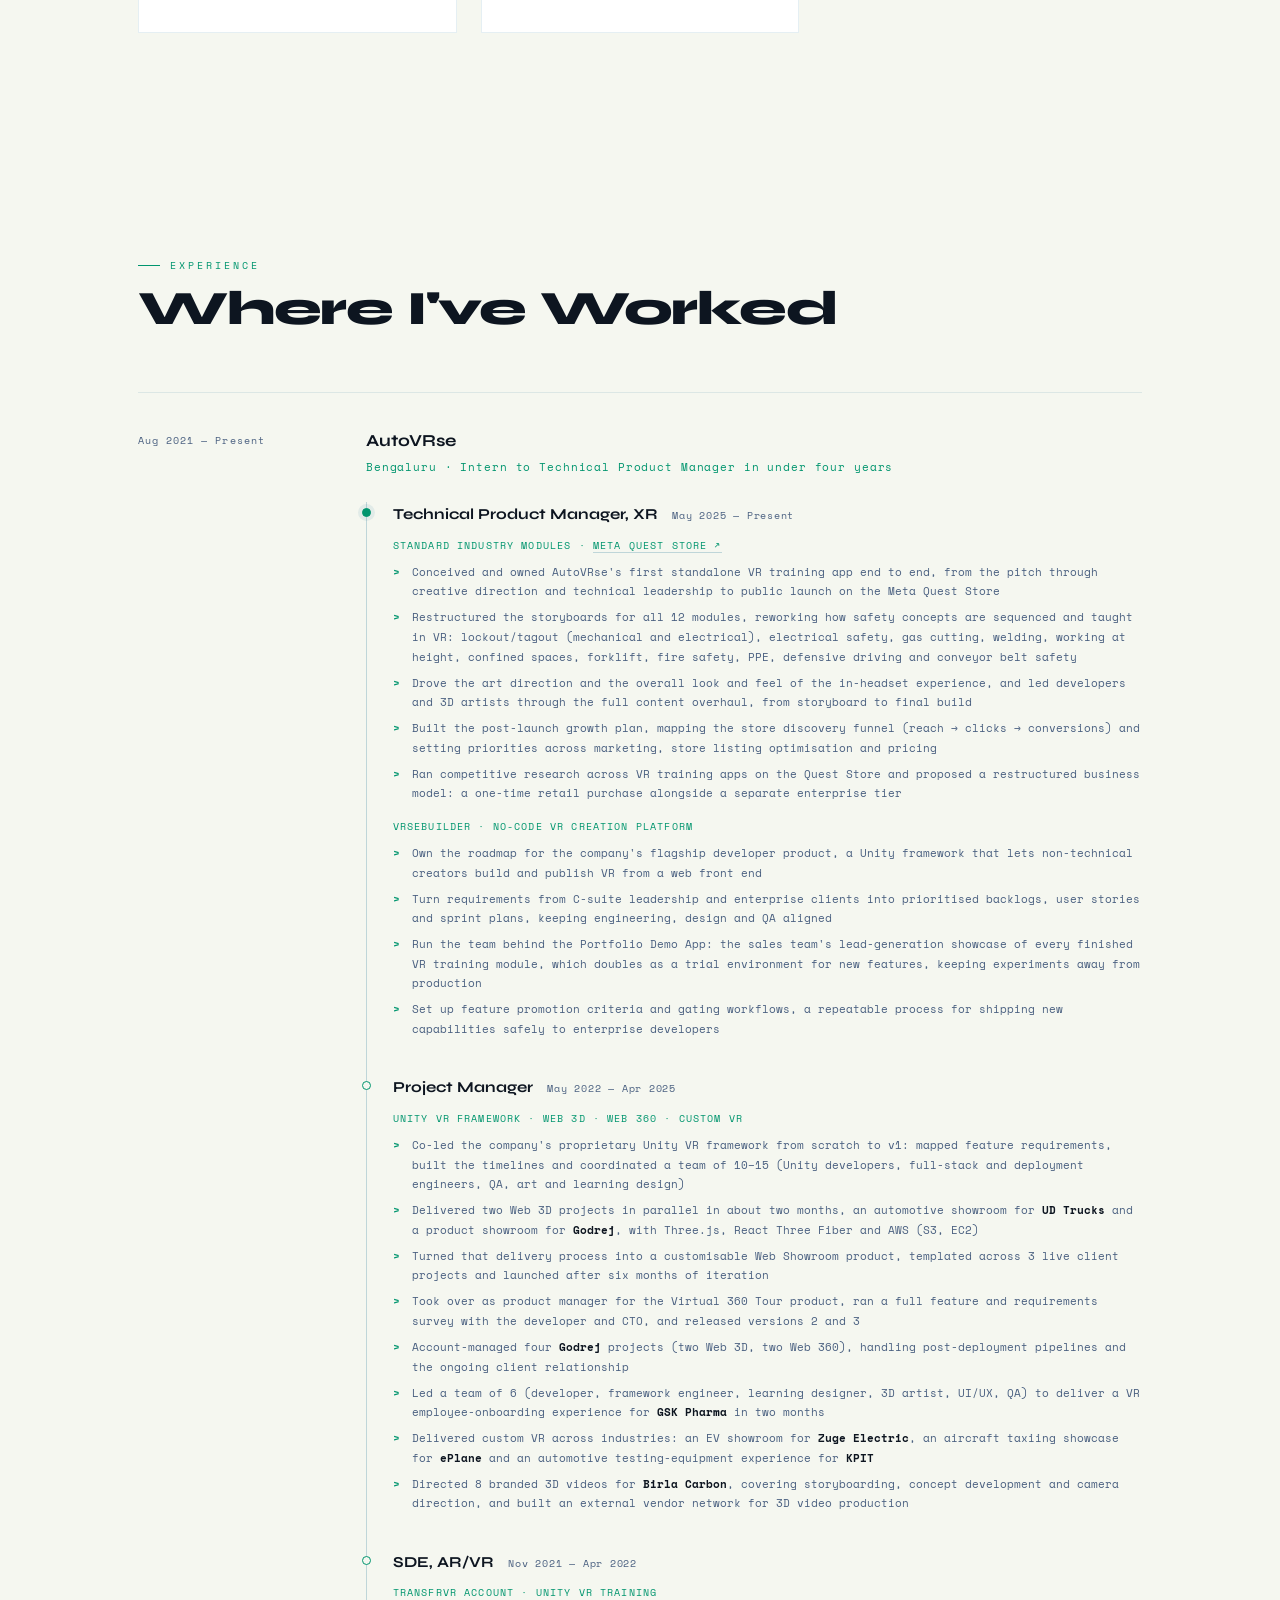
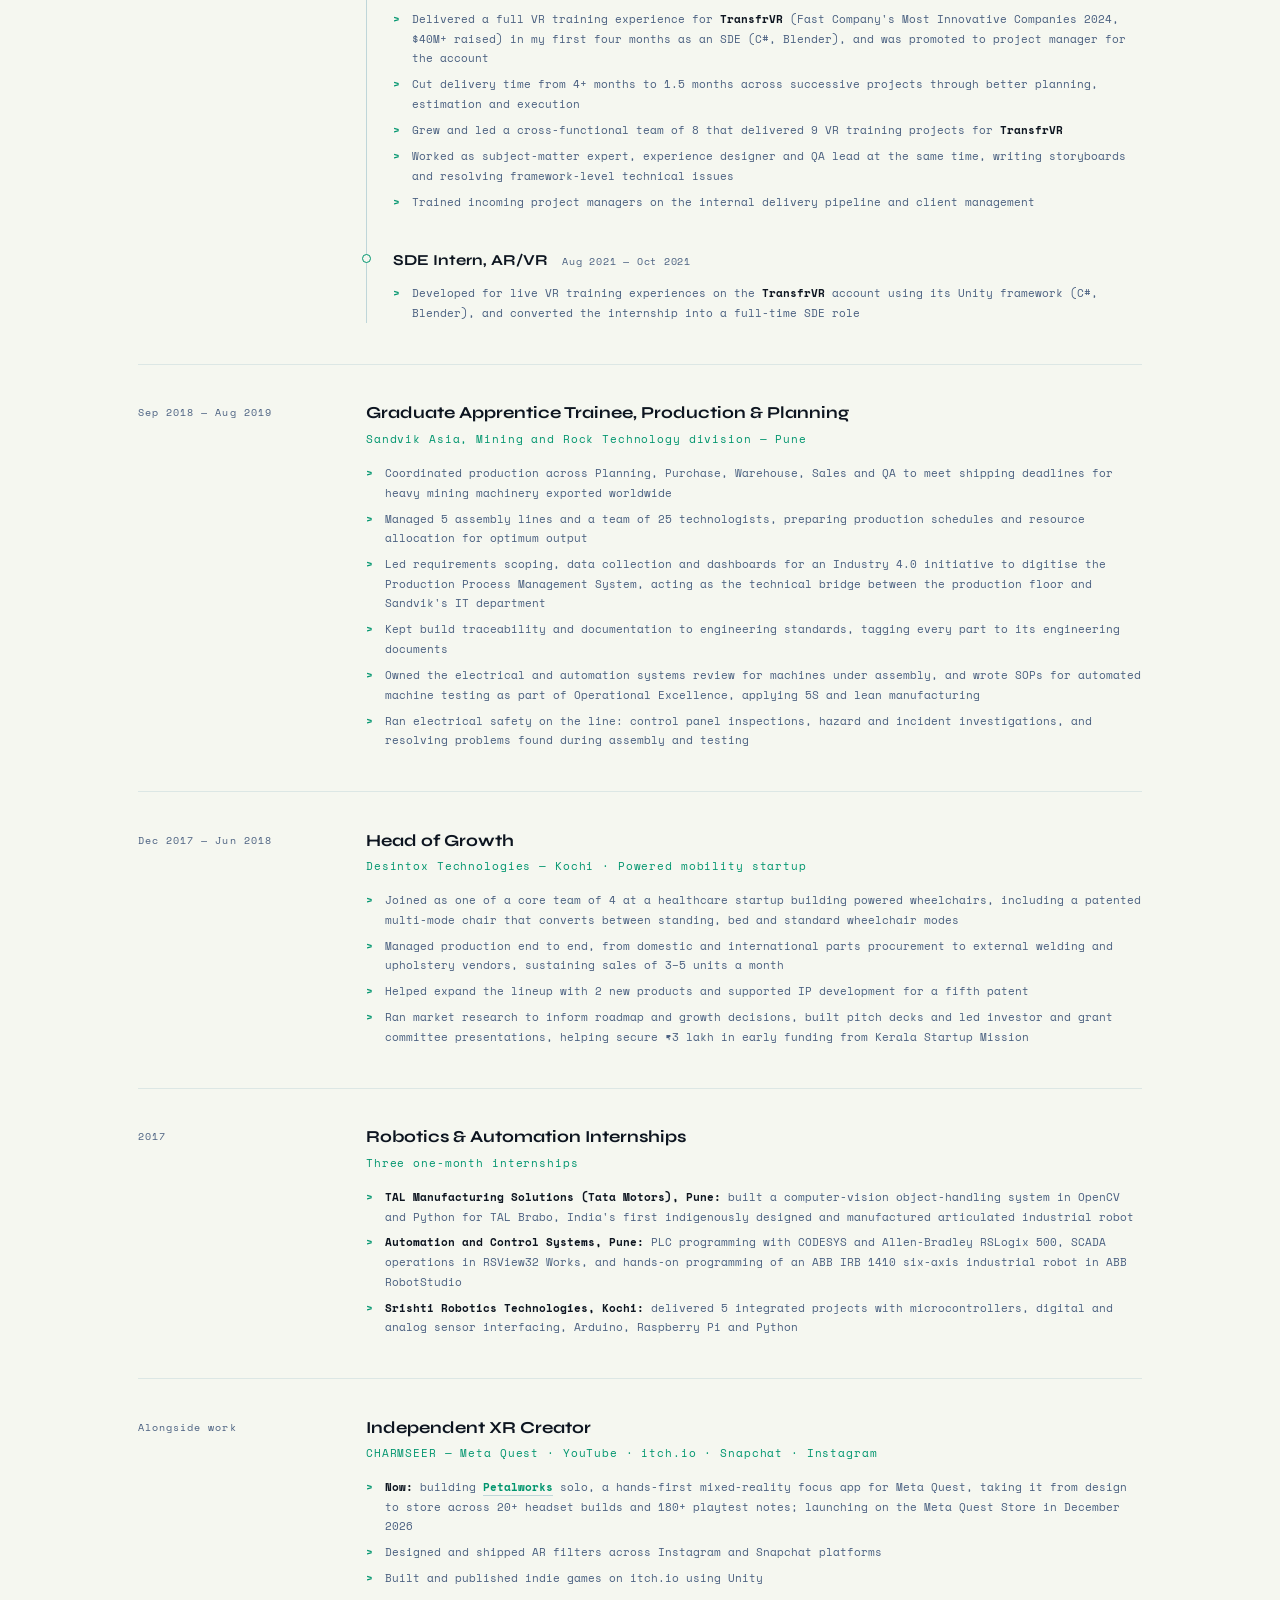
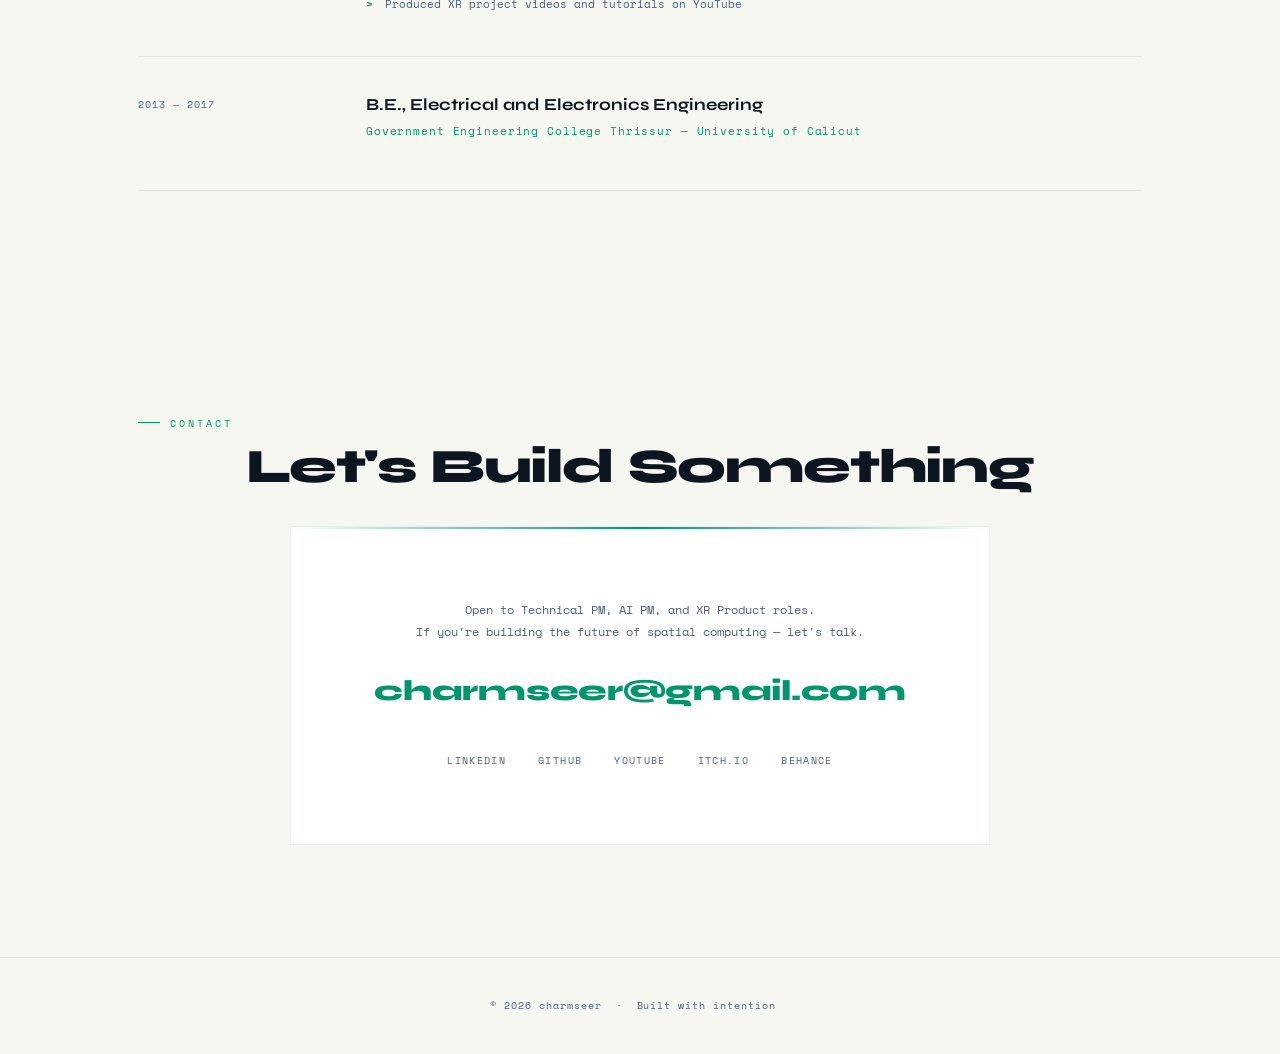
==== commit 4090b0e8: "Add Nurturing Memory case-study page as project 05 New page at /nurturing-memory: the game described" ====
--- a/index.html
+++ b/index.html
@@ -8,7 +8,7 @@
   <link rel="shortcut icon" type="image/png" href="favicon.png"/>
   <link rel="preconnect" href="https://fonts.googleapis.com"/>
   <link href="https://fonts.googleapis.com/css2?family=Space+Mono:wght@400;700&family=Syne:wght@400;700;800&display=swap" rel="stylesheet"/>
-  <link rel="stylesheet" href="style.css?v=2026-11-26c"/>
+  <link rel="stylesheet" href="style.css?v=2026-11-27b"/>
 </head>
 <body>
 
@@ -211,16 +211,19 @@
           </div>
         </div>
 
-        <div class="project-card">
-          <span class="project-num">05 / XR</span>
+        <a href="nurturing-memory/" class="project-card">
+          <span class="project-num">05 / Game · Lead Developer</span>
           <div class="project-arrow">&#8599;</div>
-          <div class="project-name">XR Project 5</div>
-          <p class="project-desc">Placeholder — describe the experience, platform, and user impact. What made it interesting to build?</p>
+          <div class="project-name">Nurturing Memory</div>
+          <p class="project-desc">Nurturing Memory is the story of a South Indian family’s experience with caregiving, told through gardening. I'm the Lead Unity Developer, building it from prototype to a full game for PC and Mac.</p>
           <div class="project-tags">
             <span class="project-tag">Unity</span>
-            <span class="project-tag">AR</span>
-          </div>
-        </div>
+            <span class="project-tag">C#</span>
+            <span class="project-tag">Yarn Spinner</span>
+            <span class="project-tag">PC / Mac</span>
+            <span class="project-tag">Lead Developer</span>
+          </div>
+        </a>
 
       </div>
     </section>
@@ -409,6 +412,6 @@
     <span>© 2026 charmseer &nbsp;·&nbsp; Built with intention &nbsp;</span>
   </footer>
 
-  <script src="script.js?v=2026-11-26c"></script>
+  <script src="script.js?v=2026-11-27b"></script>
 </body>
 </html>
--- a/style.css
+++ b/style.css
@@ -1151,6 +1151,7 @@
 .pw-shot-ph {
   display: block;
   width: 100%;
+  height: auto; /* let aspect-ratio win over the img's width/height attributes */
   aspect-ratio: 16 / 9;
   object-fit: cover;
   border: 1px solid var(--border2);
@@ -1411,6 +1412,8 @@
    Reuse the Petalworks page layout in the site's own palette.
    ============================================================ */
 .page-case { --pw-clay: var(--accent2); }
+/* Six role cards read better as two rows of three than five plus one */
+.pw-steps-wide { grid-template-columns: repeat(auto-fit, minmax(260px, 1fr)); }
 /* Product names here are longer than "Sreeram", so the hero title is a size down */
 .page-case h1.hero-name { font-size: clamp(2.4rem, 6vw, 4.6rem); line-height: 1; }
 
@@ -1454,6 +1457,57 @@
   color: var(--text) !important;
 }
 #try .section-tag { margin-bottom: 1.2rem; }
+
+/* External links in the nav stand out from the in-page anchors */
+.nav-links a.nav-external,
+.mobile-link.nav-external { color: var(--accent); }
+
+/* A full-width banner that sends visitors to a project's own website */
+.case-cta-band {
+  display: flex;
+  align-items: center;
+  justify-content: space-between;
+  gap: 1.5rem 2.5rem;
+  flex-wrap: wrap;
+  margin-top: 3rem;
+  padding: 2rem 2.25rem;
+  background: var(--card);
+  border: 1px solid var(--border);
+  border-left: 3px solid var(--accent);
+  text-decoration: none;
+  color: inherit;
+  transition: border-color 0.3s, transform 0.3s;
+}
+.case-cta-band:hover { border-color: var(--accent); transform: translateY(-3px); }
+.case-cta-band:hover .case-cta-band-btn { opacity: 0.85; }
+.case-cta-band-text {
+  display: flex;
+  flex-direction: column;
+  gap: 0.35rem;
+  max-width: 560px;
+}
+.case-cta-band-kicker {
+  font-family: 'Space Mono', monospace;
+  font-size: 0.6rem;
+  letter-spacing: 0.18em;
+  text-transform: uppercase;
+  color: var(--accent);
+}
+.case-cta-band-title {
+  font-size: clamp(1.15rem, 2.2vw, 1.5rem);
+  font-weight: 700;
+  line-height: 1.3;
+  color: var(--text);
+}
+.case-cta-band-sub {
+  font-family: 'Space Mono', monospace;
+  font-size: 0.72rem;
+  line-height: 1.8;
+  color: var(--text2);
+}
+@media (max-width: 768px) {
+  .case-cta-band { padding: 1.6rem 1.4rem; }
+}
 
 @media (max-width: 900px) {
   .pw-glance { grid-template-columns: 1fr; gap: 2.5rem; }
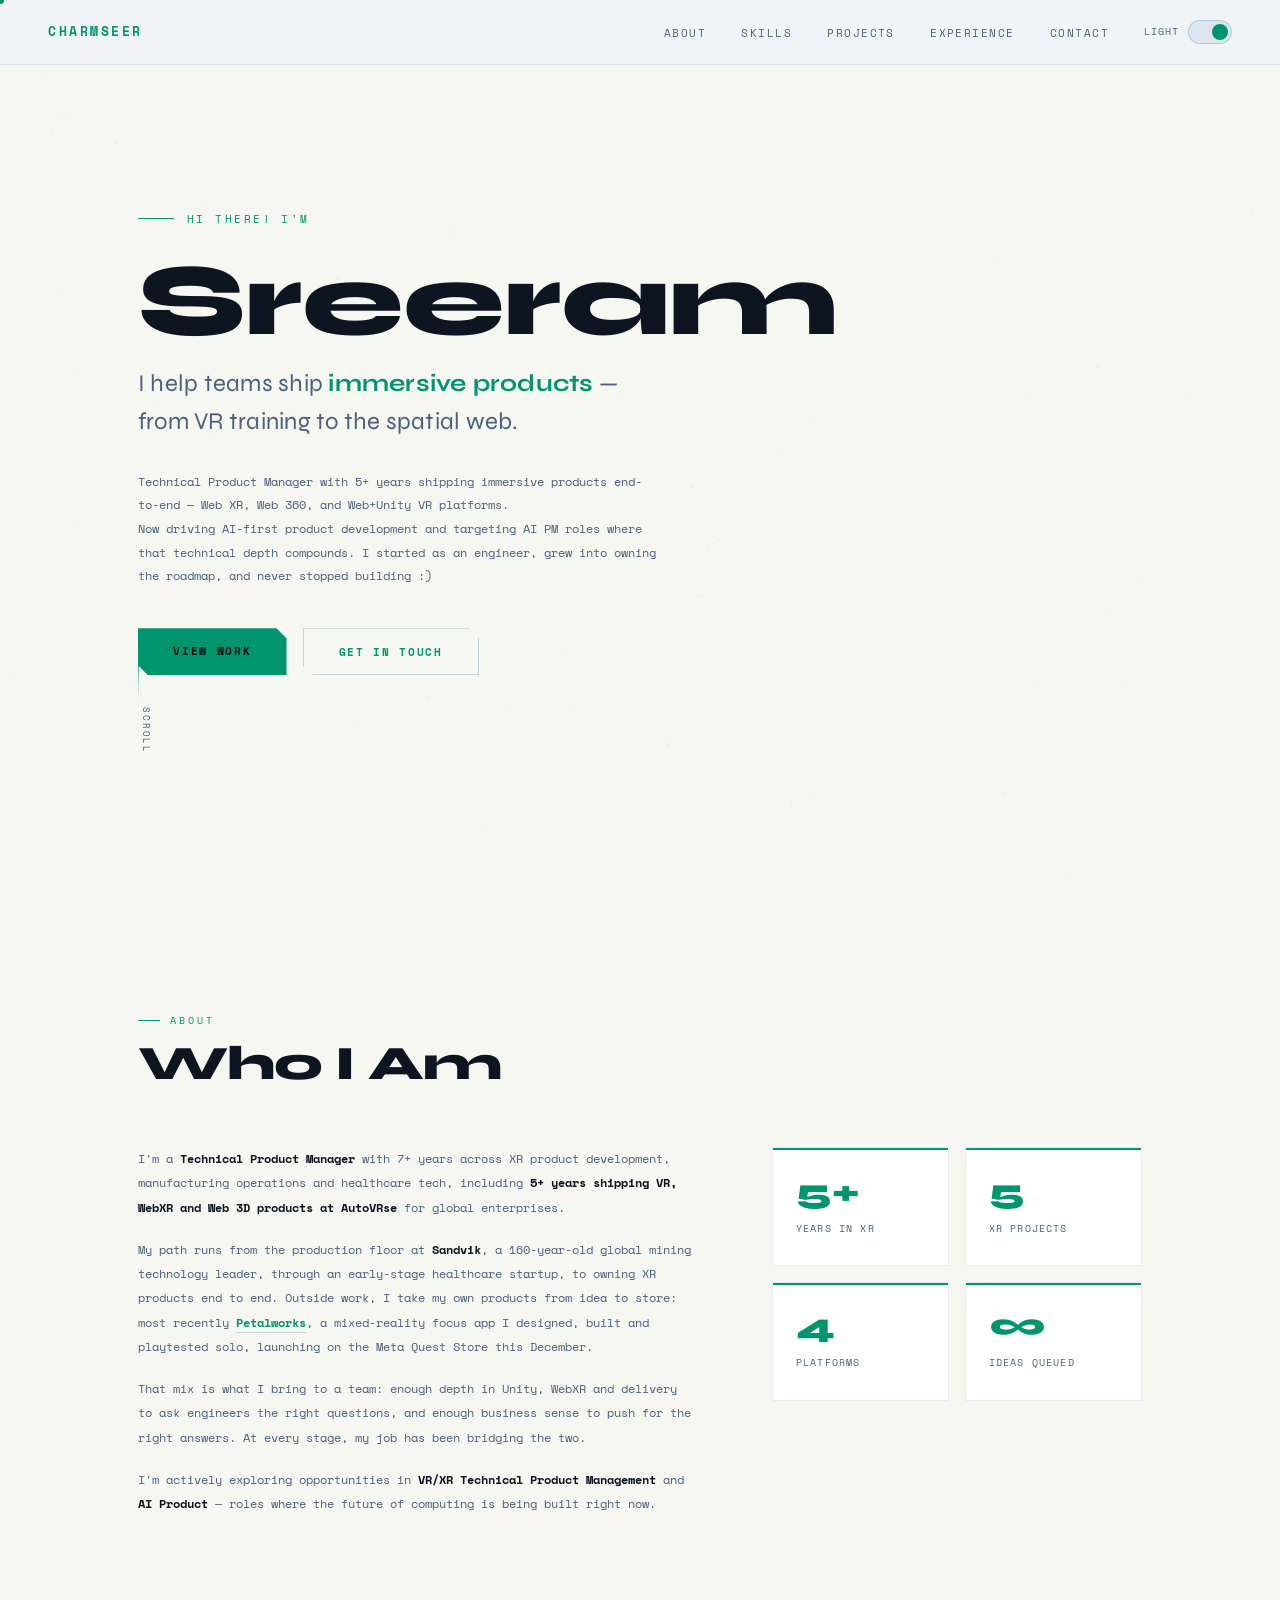
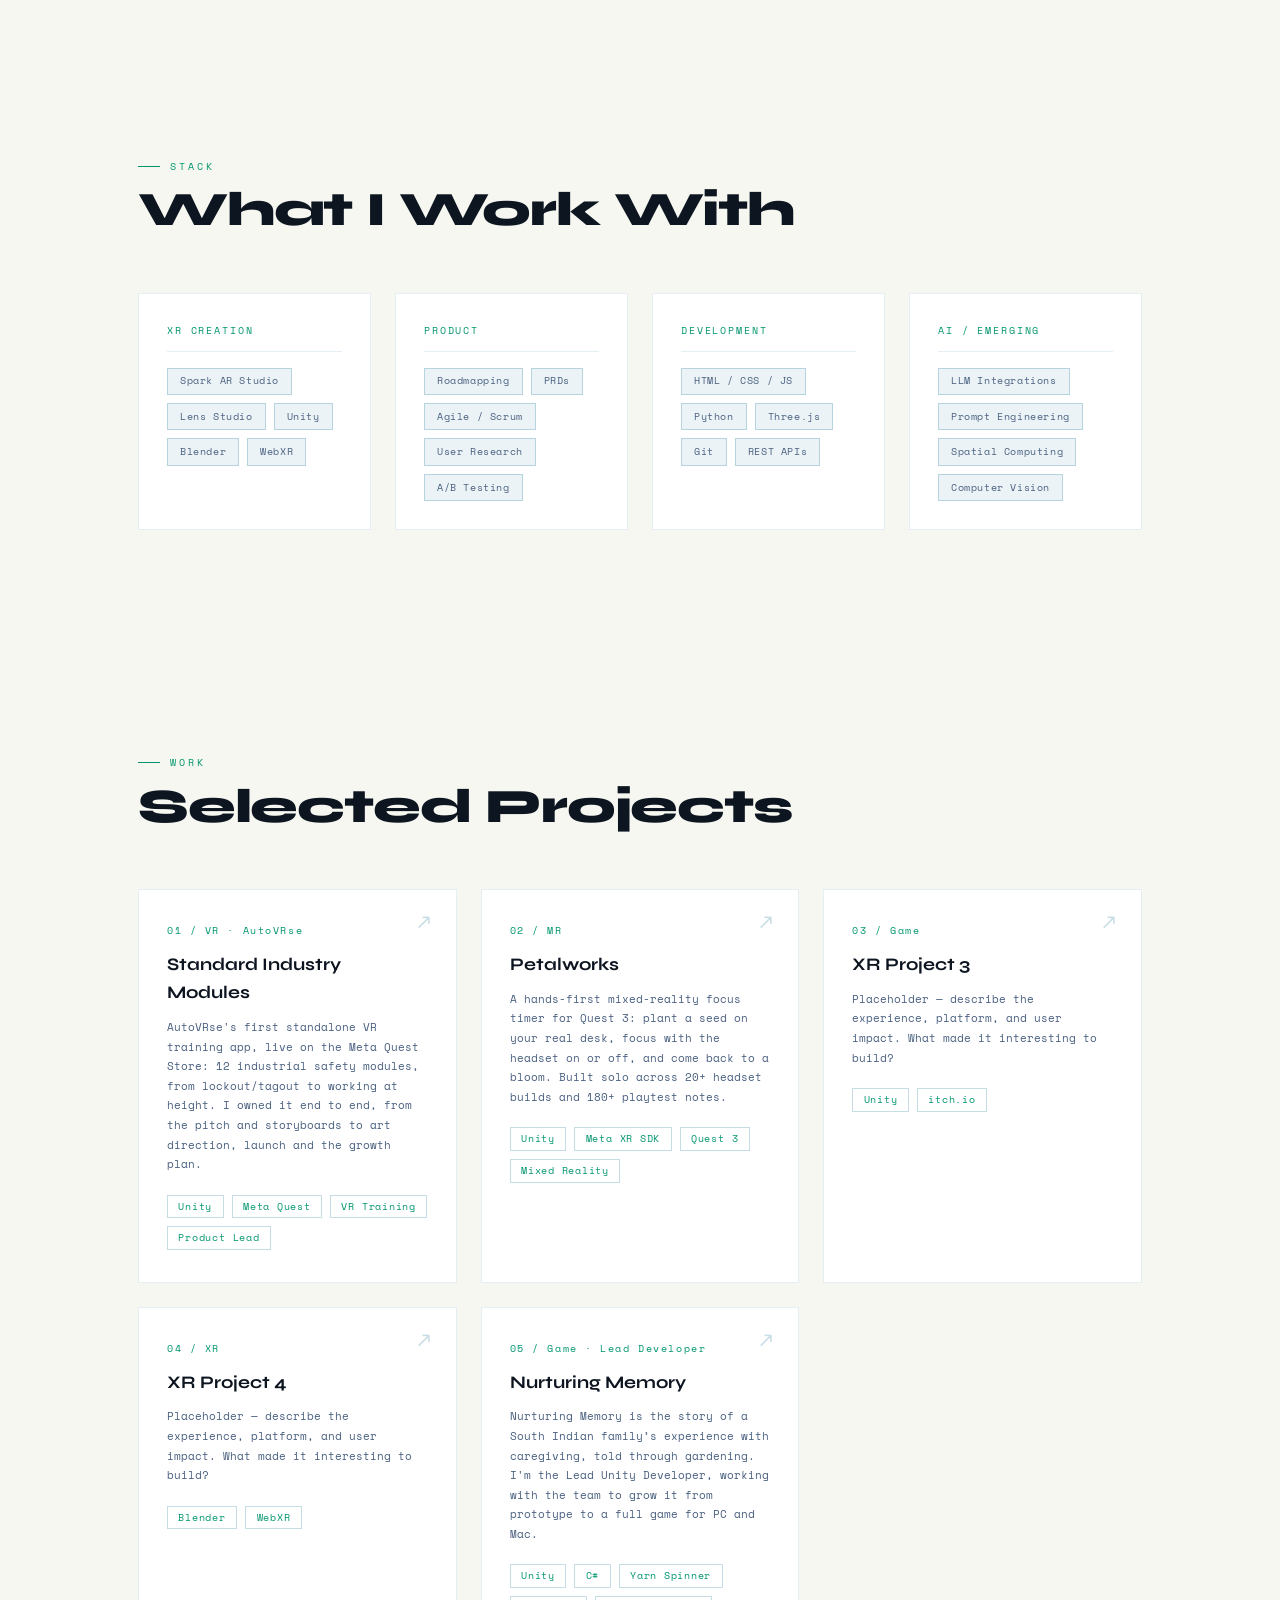
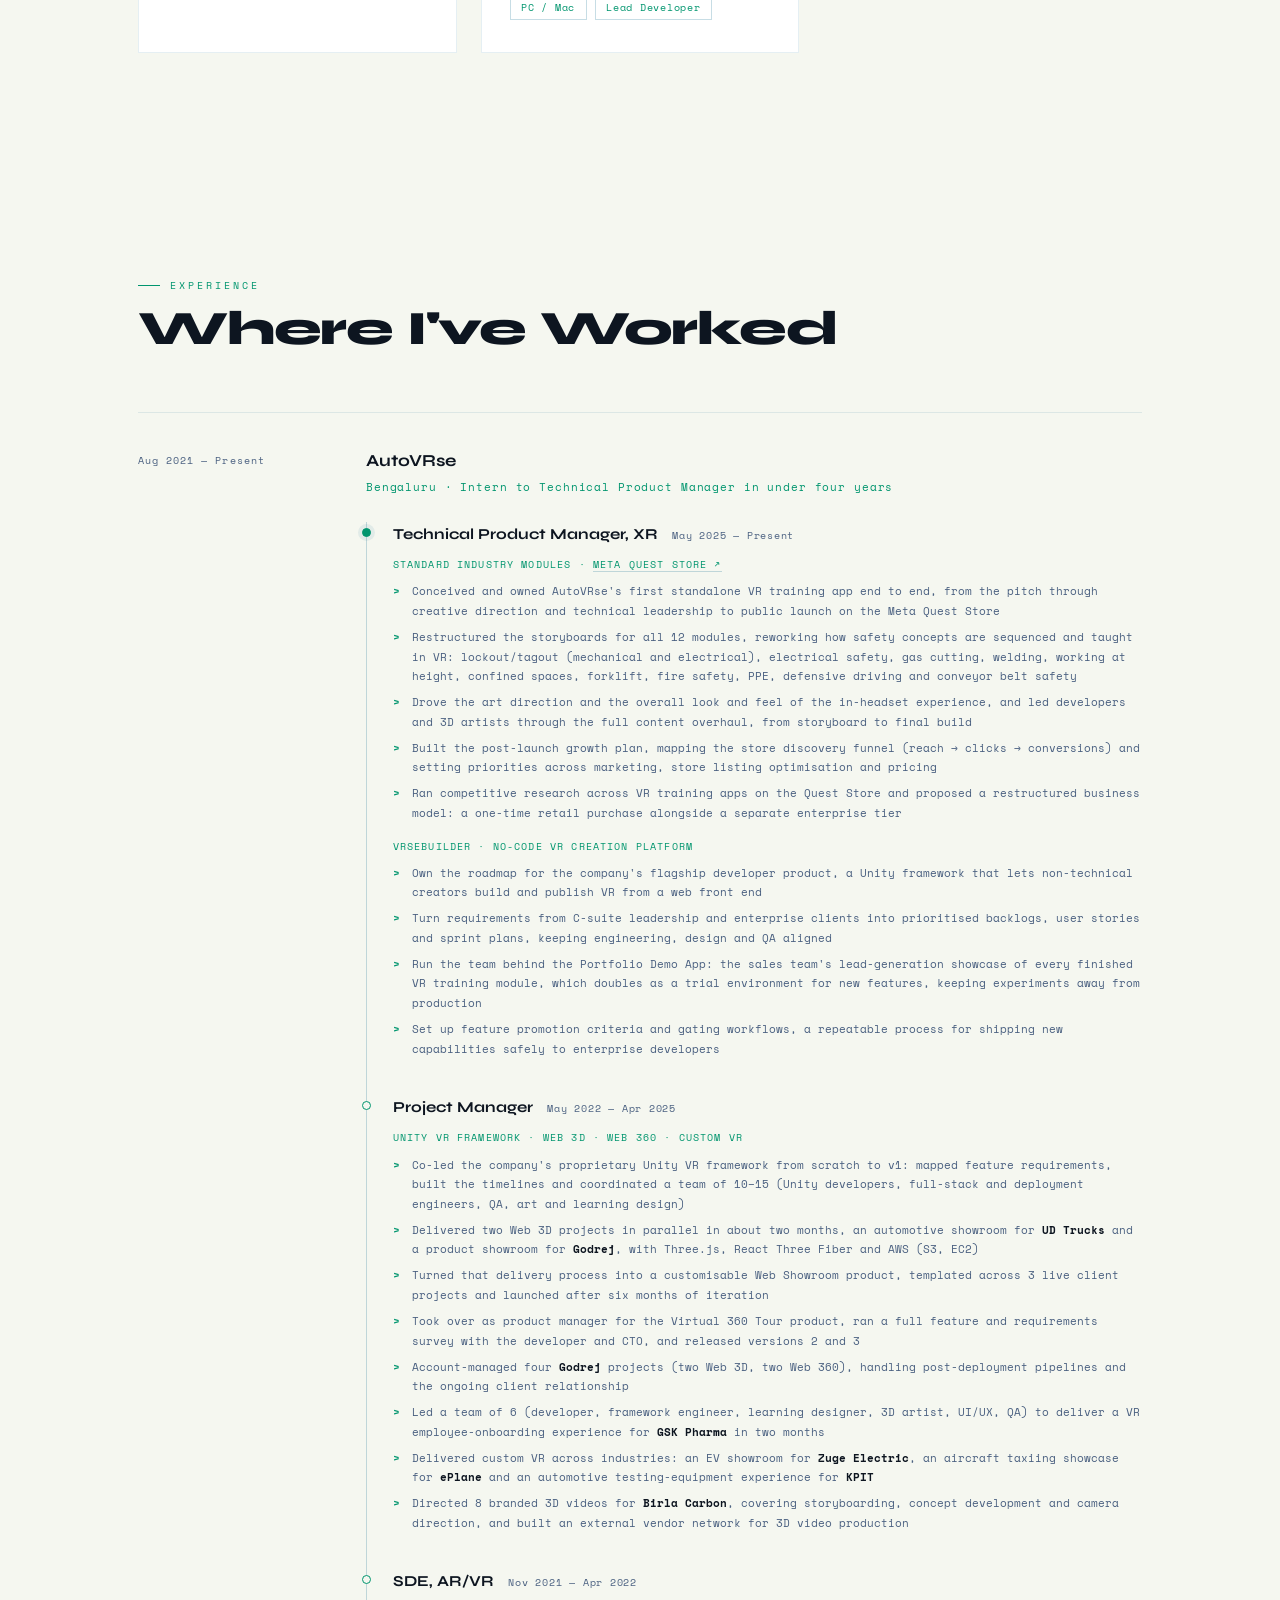
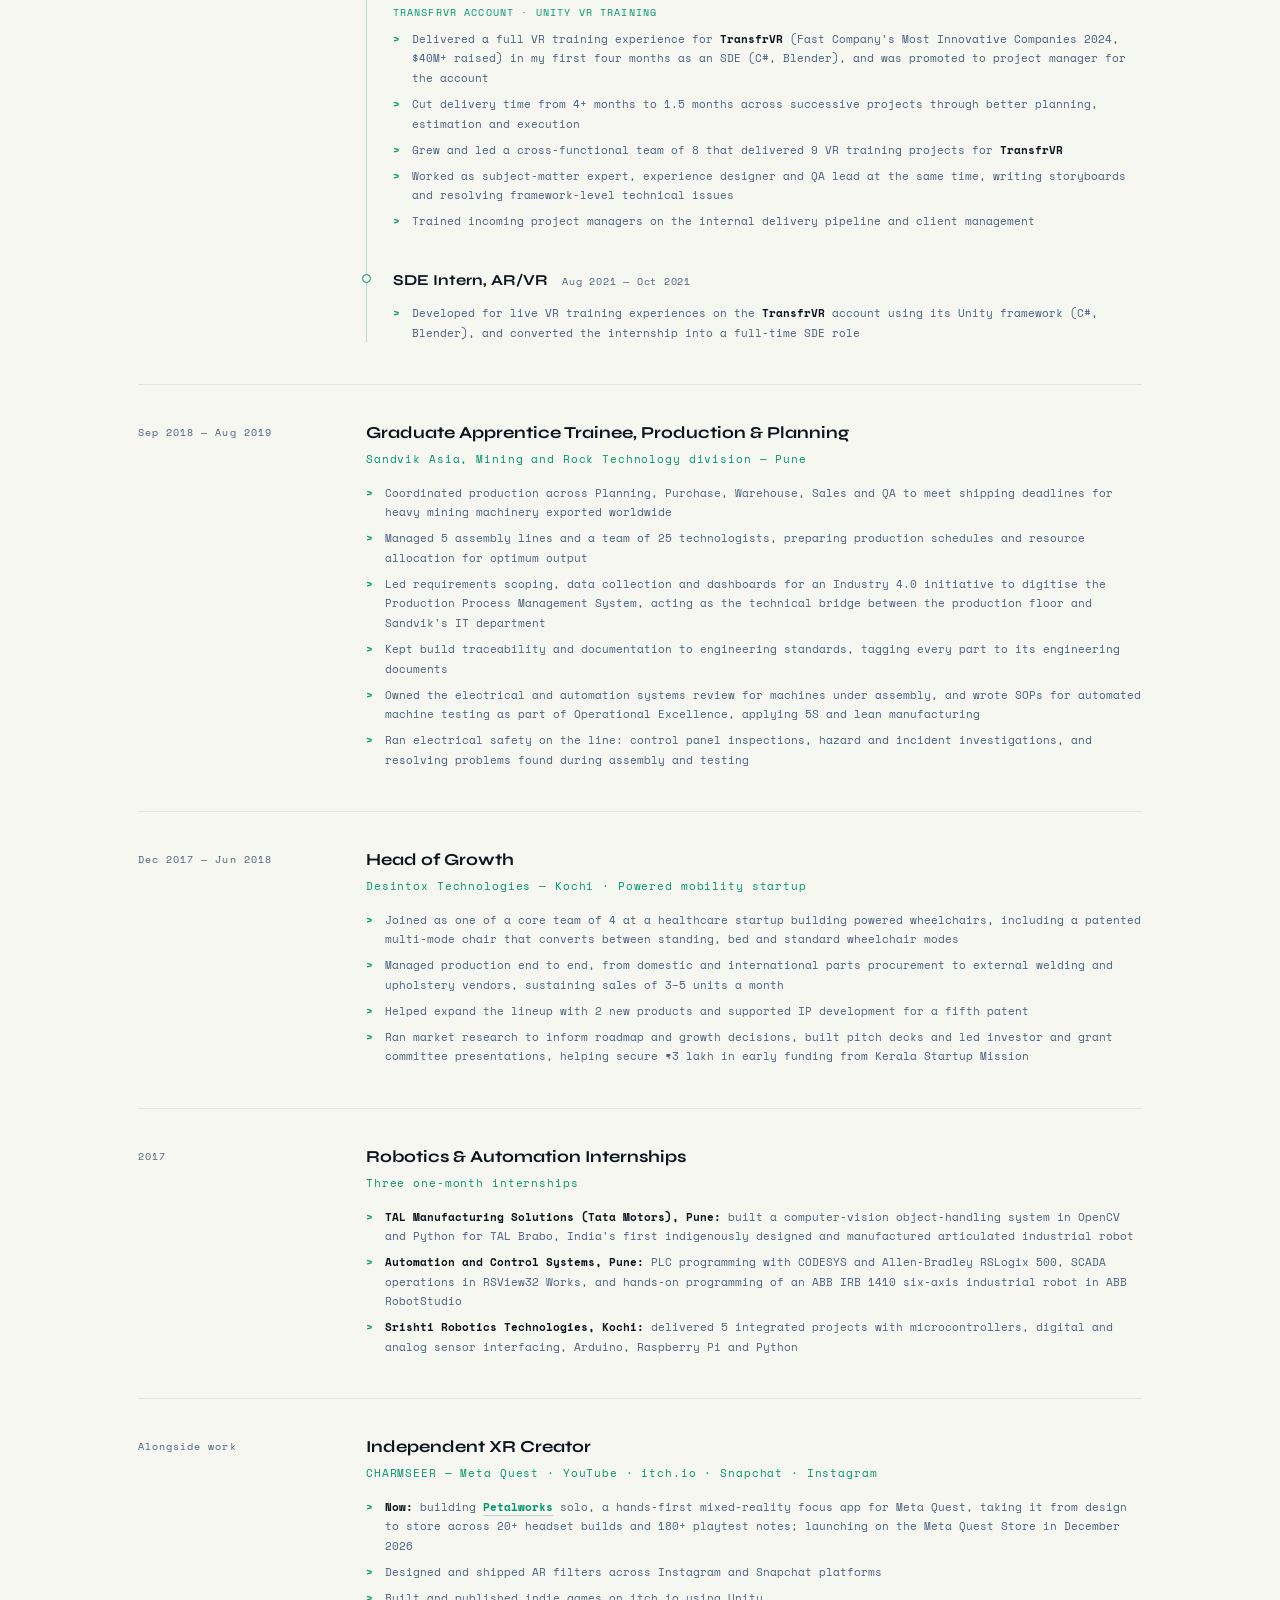
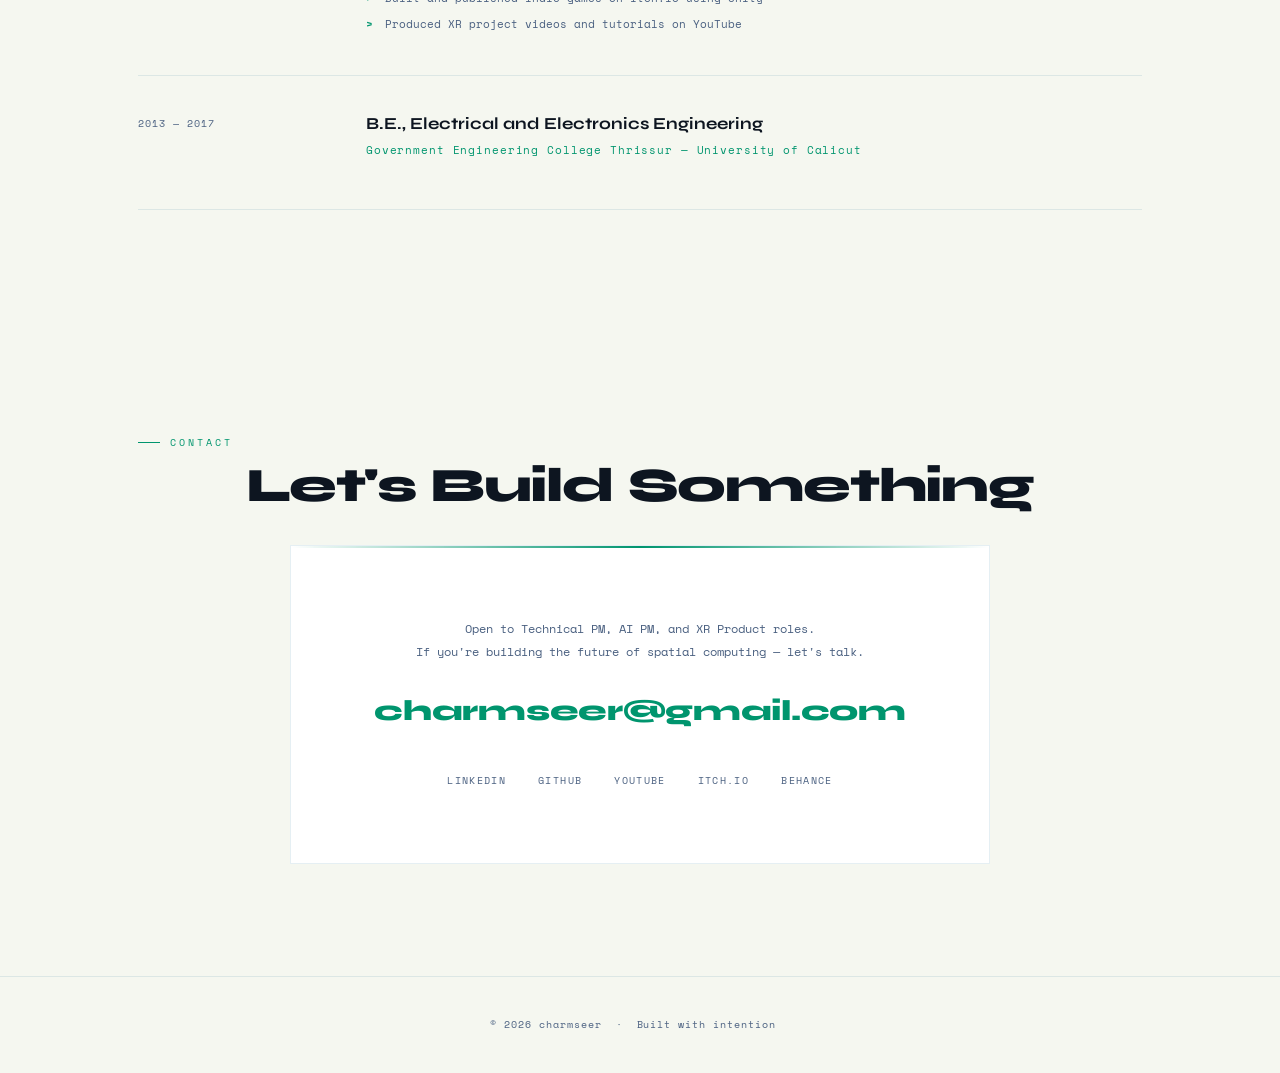
==== commit b2658d10: "Add Instagram and store links, team-first wording on Nurturing Memory Nurturing Memory: Instagram bu" ====
--- a/index.html
+++ b/index.html
@@ -8,7 +8,7 @@
   <link rel="shortcut icon" type="image/png" href="favicon.png"/>
   <link rel="preconnect" href="https://fonts.googleapis.com"/>
   <link href="https://fonts.googleapis.com/css2?family=Space+Mono:wght@400;700&family=Syne:wght@400;700;800&display=swap" rel="stylesheet"/>
-  <link rel="stylesheet" href="style.css?v=2026-11-27b"/>
+  <link rel="stylesheet" href="style.css?v=2026-11-27d"/>
 </head>
 <body>
 
@@ -215,7 +215,7 @@
           <span class="project-num">05 / Game · Lead Developer</span>
           <div class="project-arrow">&#8599;</div>
           <div class="project-name">Nurturing Memory</div>
-          <p class="project-desc">Nurturing Memory is the story of a South Indian family’s experience with caregiving, told through gardening. I'm the Lead Unity Developer, building it from prototype to a full game for PC and Mac.</p>
+          <p class="project-desc">Nurturing Memory is the story of a South Indian family’s experience with caregiving, told through gardening. I'm the Lead Unity Developer, working with the team to grow it from prototype to a full game for PC and Mac.</p>
           <div class="project-tags">
             <span class="project-tag">Unity</span>
             <span class="project-tag">C#</span>
@@ -412,6 +412,6 @@
     <span>© 2026 charmseer &nbsp;·&nbsp; Built with intention &nbsp;</span>
   </footer>
 
-  <script src="script.js?v=2026-11-27b"></script>
+  <script src="script.js?v=2026-11-27d"></script>
 </body>
 </html>
--- a/style.css
+++ b/style.css
@@ -1474,12 +1474,42 @@
   background: var(--card);
   border: 1px solid var(--border);
   border-left: 3px solid var(--accent);
+  transition: border-color 0.3s;
+}
+.case-cta-band:hover { border-color: var(--accent); }
+.case-cta-band-actions {
+  display: flex;
+  flex-wrap: wrap;
+  gap: 0.9rem;
+}
+
+/* Instagram button: a quiet outline button (glyph + label in the text colour,
+   white in dark mode); Instagram's gradient shows only as a soft tint on hover */
+.btn-instagram {
+  display: inline-flex;
+  align-items: center;
+  gap: 0.6rem;
+  padding: 0.85rem 1.6rem;
+  background: transparent;
+  color: var(--text);
+  border: 1px solid var(--border);
+  font-family: 'Space Mono', monospace;
+  font-size: 0.7rem;
+  font-weight: 700;
+  letter-spacing: 0.15em;
+  text-transform: uppercase;
   text-decoration: none;
-  color: inherit;
-  transition: border-color 0.3s, transform 0.3s;
-}
-.case-cta-band:hover { border-color: var(--accent); transform: translateY(-3px); }
-.case-cta-band:hover .case-cta-band-btn { opacity: 0.85; }
+  clip-path: var(--clip);
+  transition: background 0.25s, border-color 0.25s, transform 0.2s;
+}
+.btn-instagram:hover {
+  background: linear-gradient(45deg,
+    rgba(245, 133, 41, 0.14) 0%, rgba(221, 42, 123, 0.14) 45%,
+    rgba(129, 52, 175, 0.14) 75%, rgba(81, 91, 212, 0.14) 100%);
+  border-color: rgba(221, 42, 123, 0.45);
+  transform: translateY(-2px);
+}
+.ig-glyph { width: 1.15rem; height: 1.15rem; flex-shrink: 0; }
 .case-cta-band-text {
   display: flex;
   flex-direction: column;
